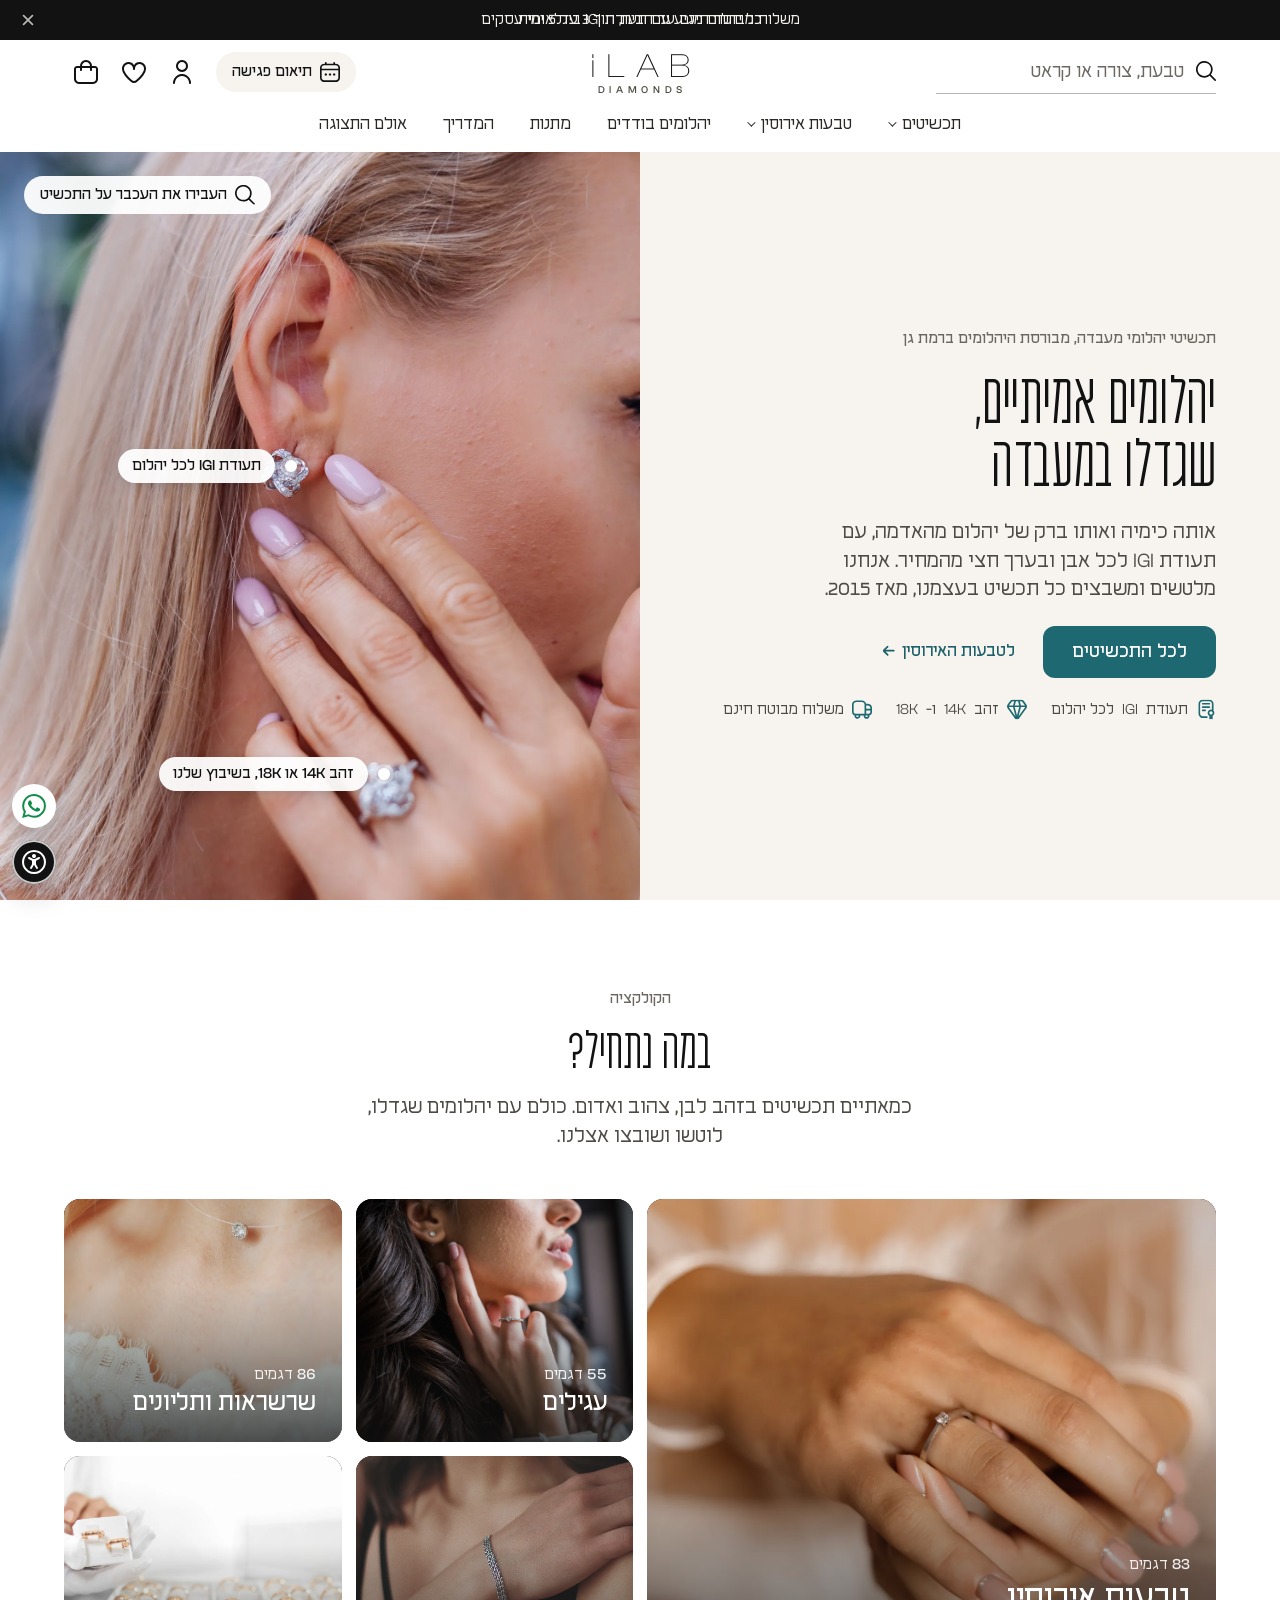
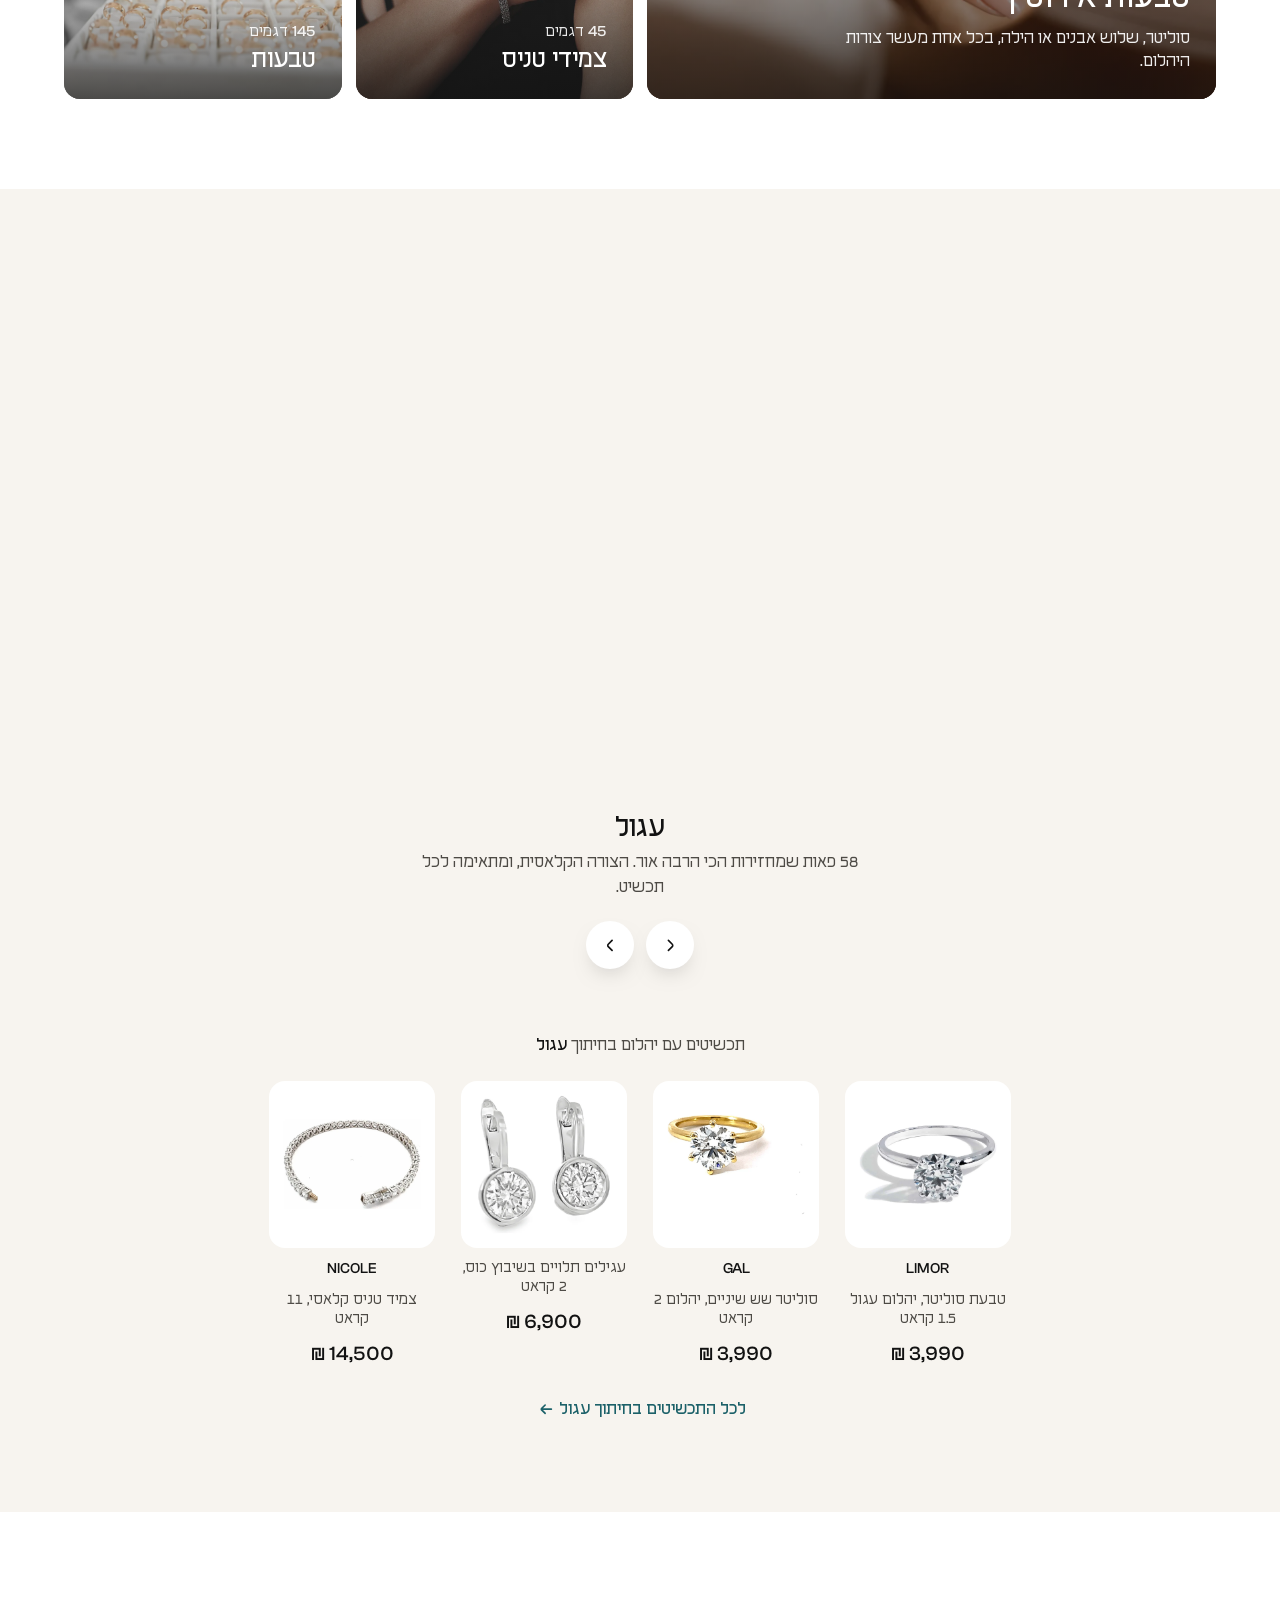
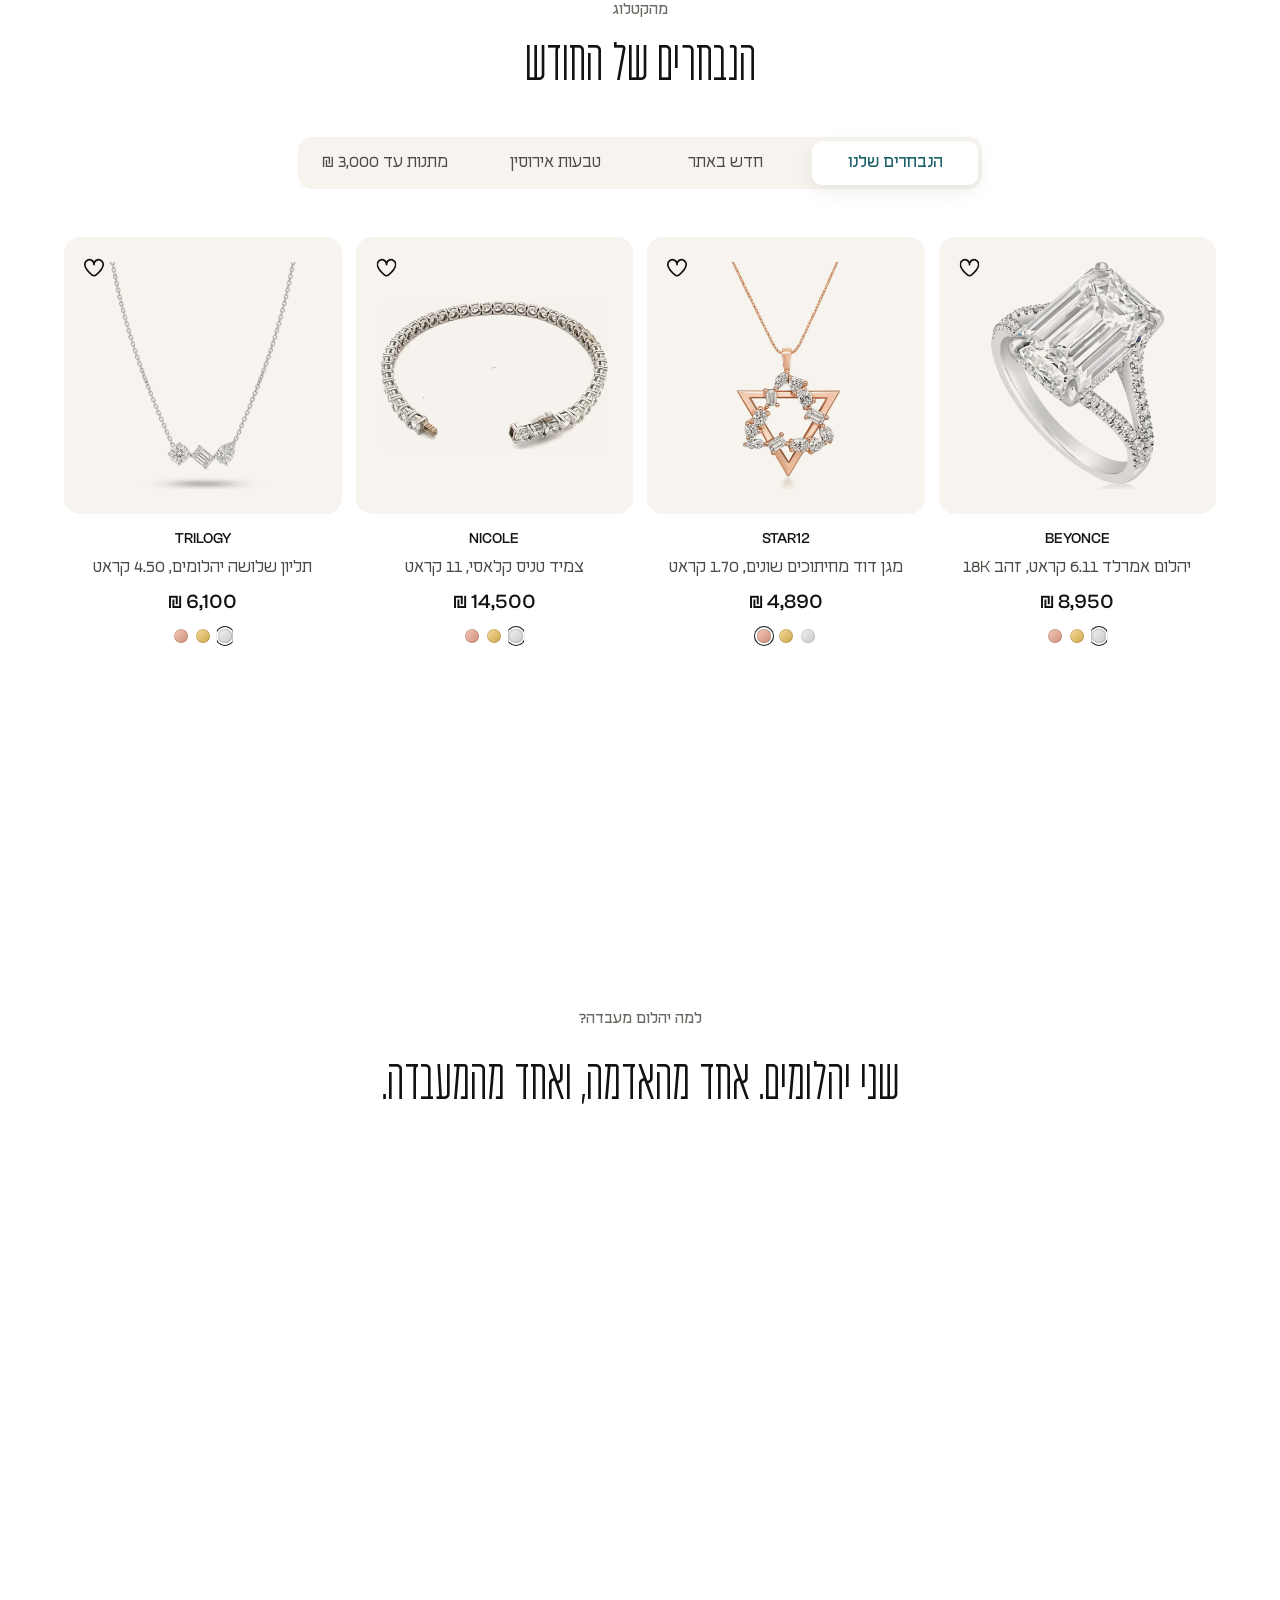
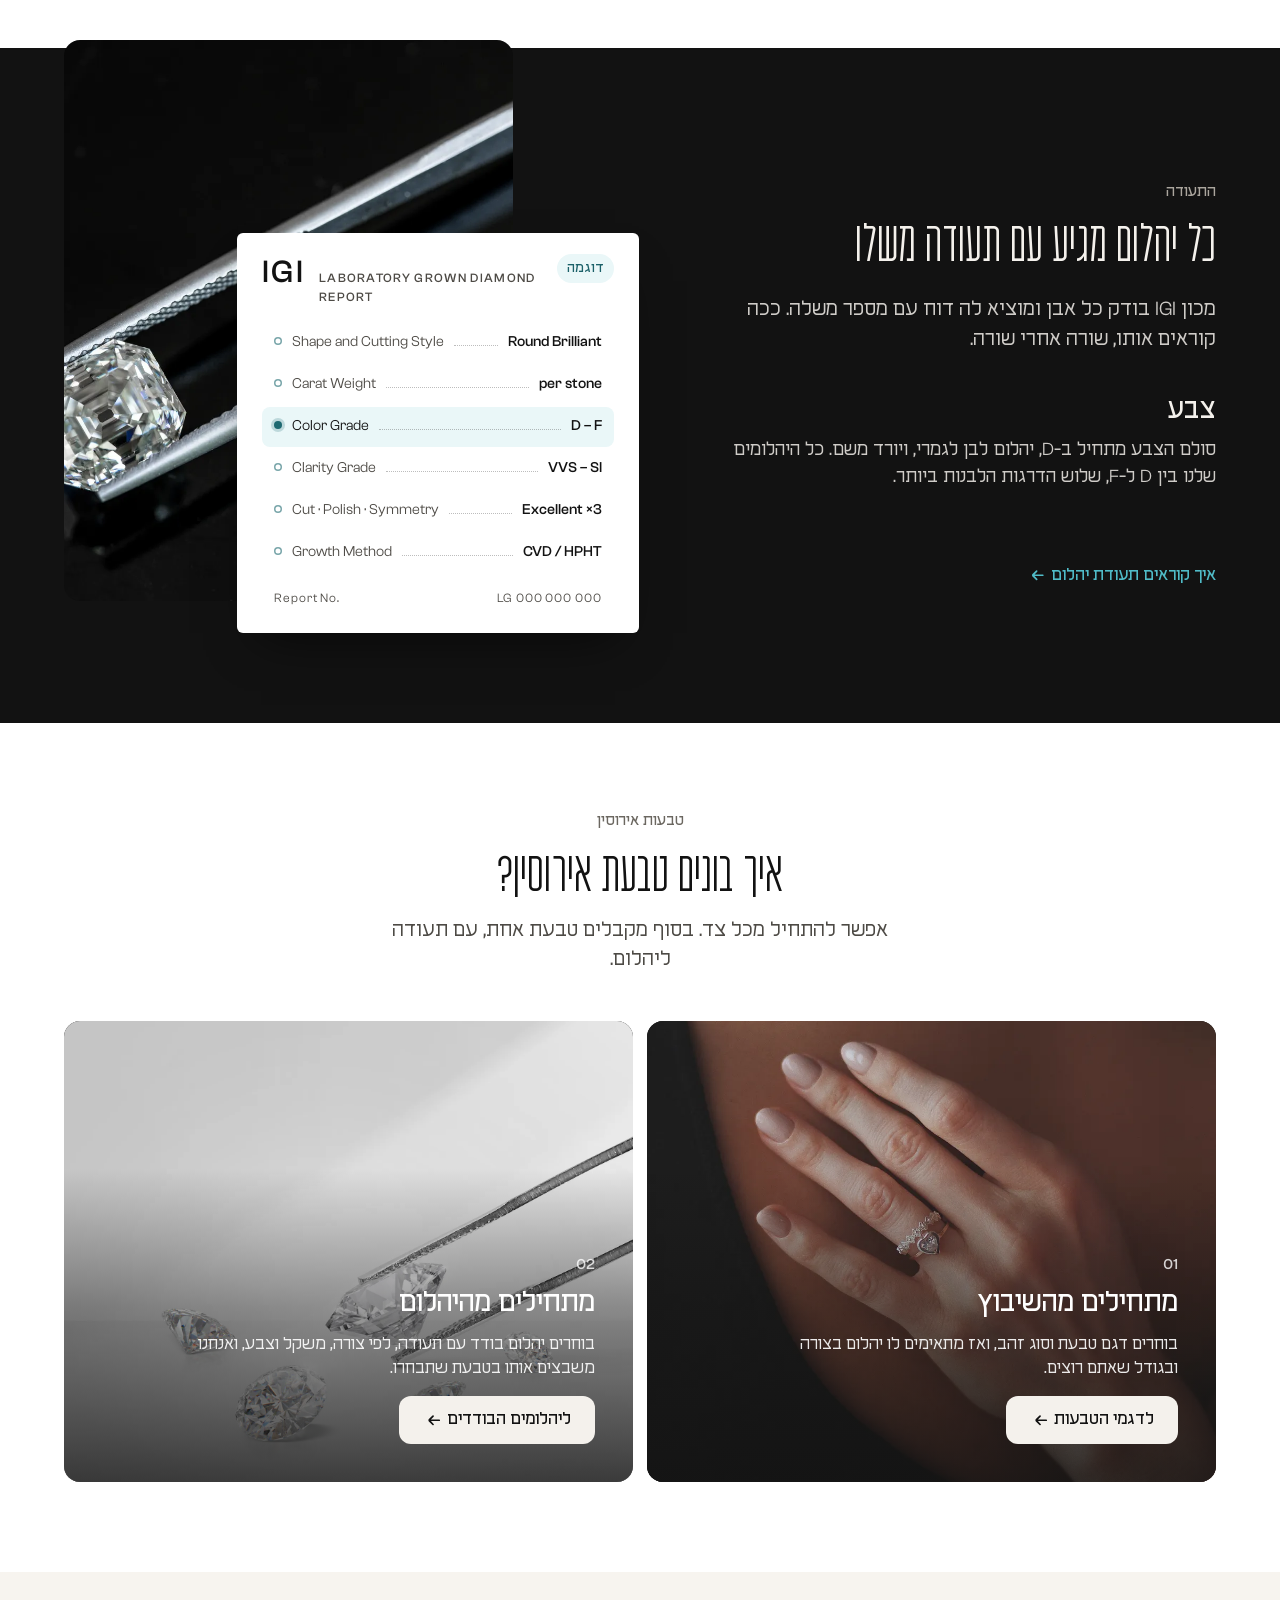
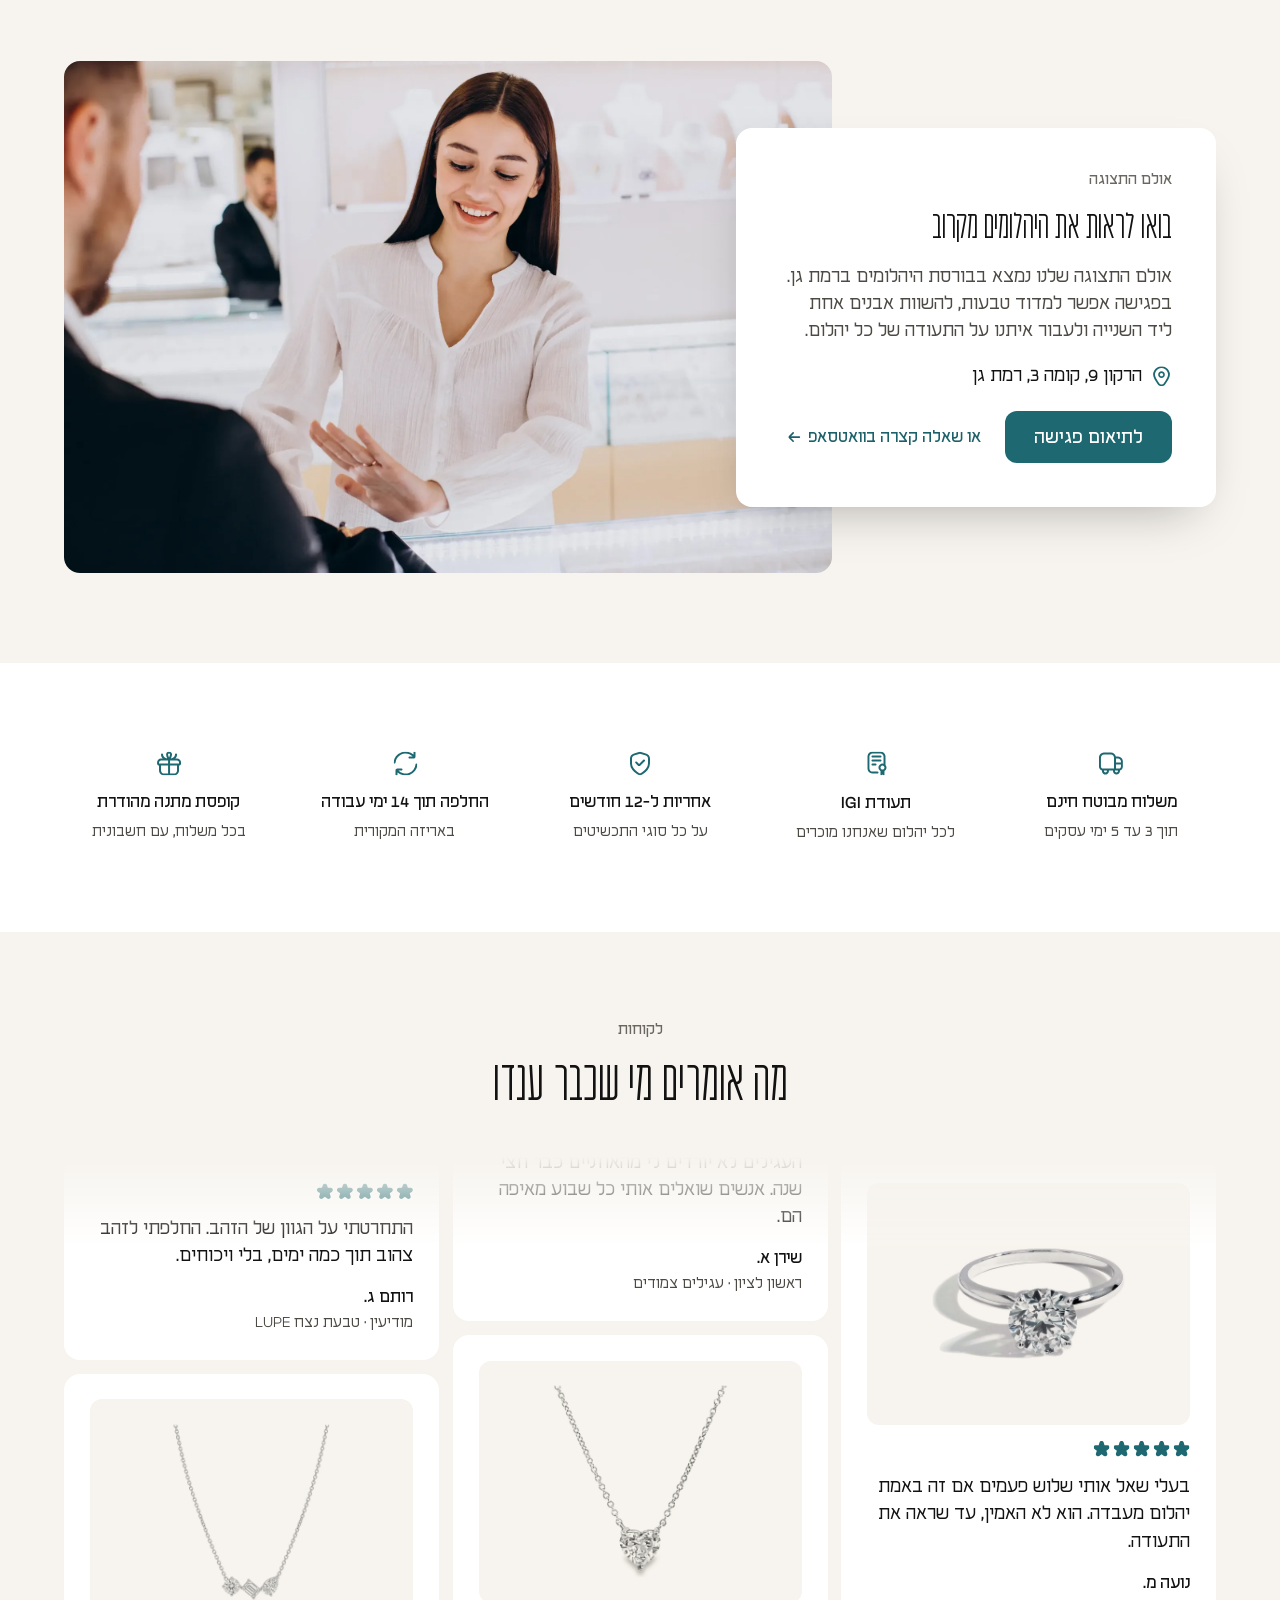
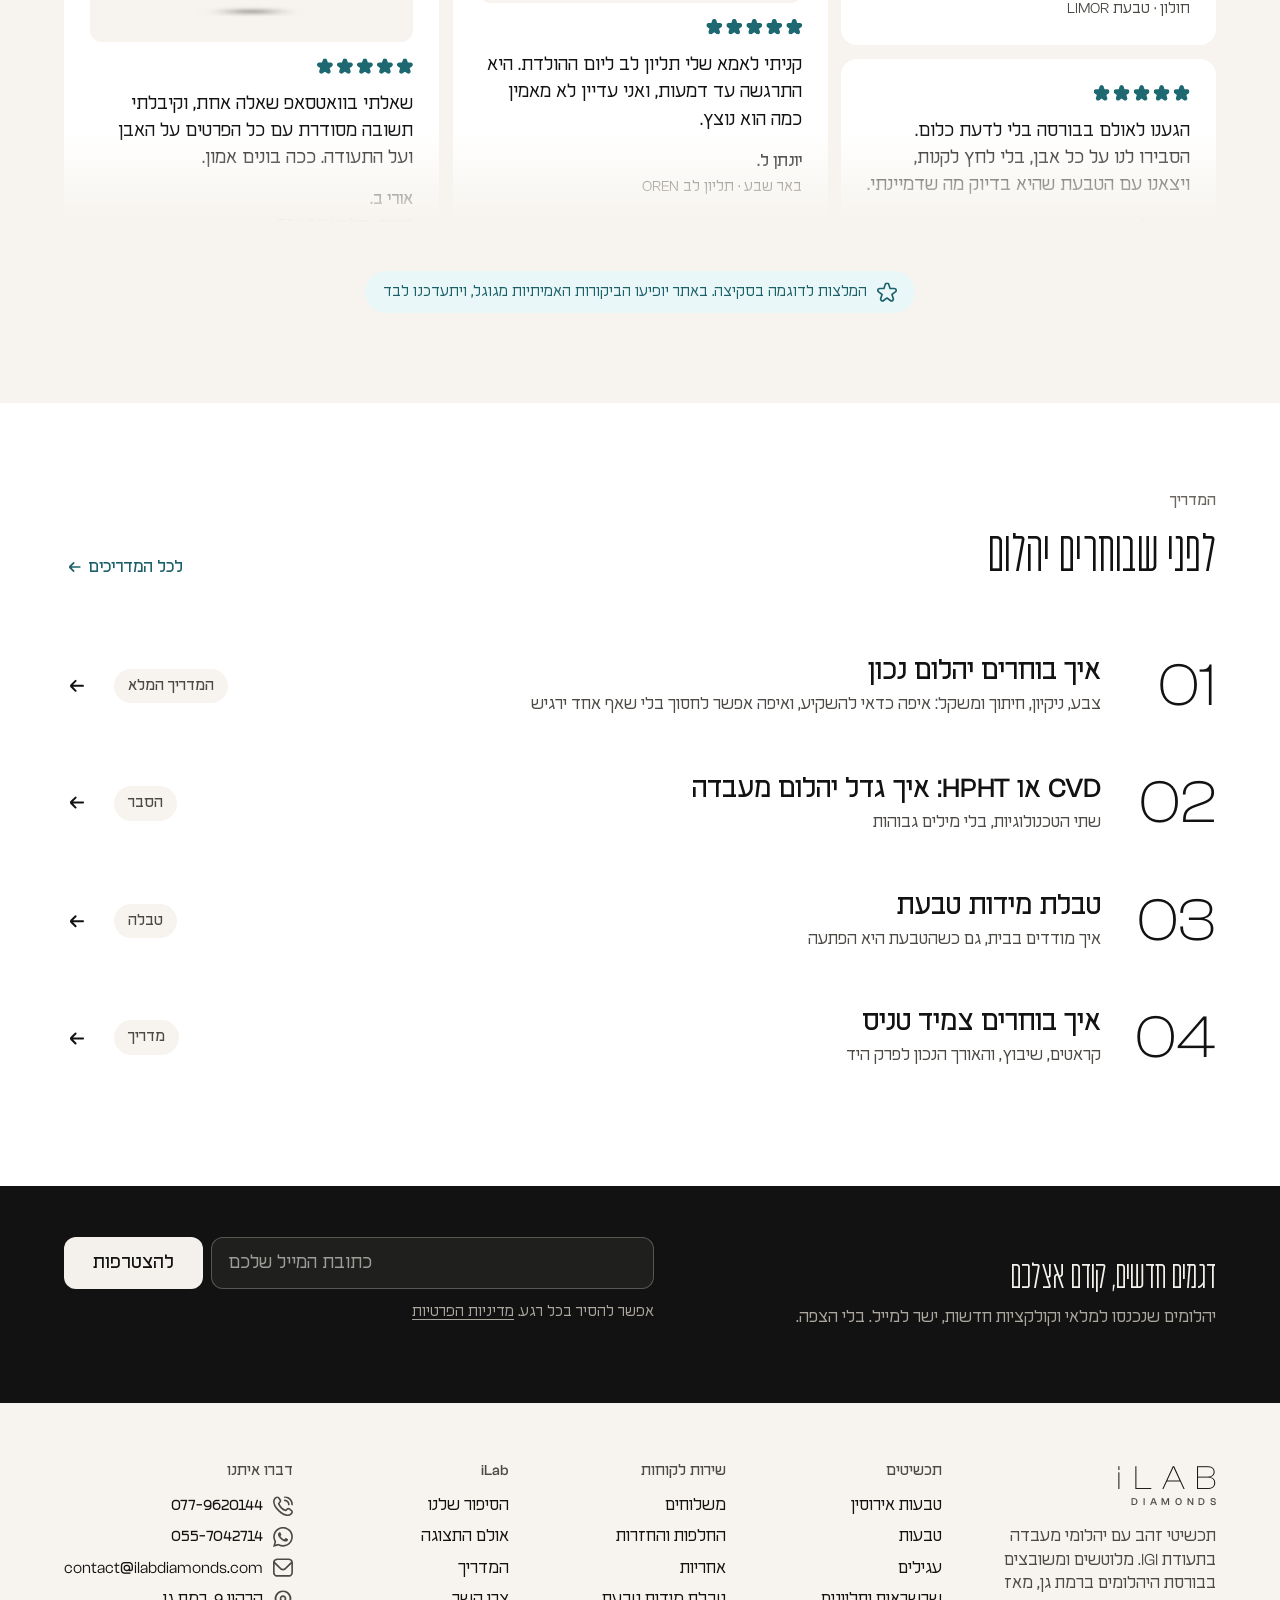
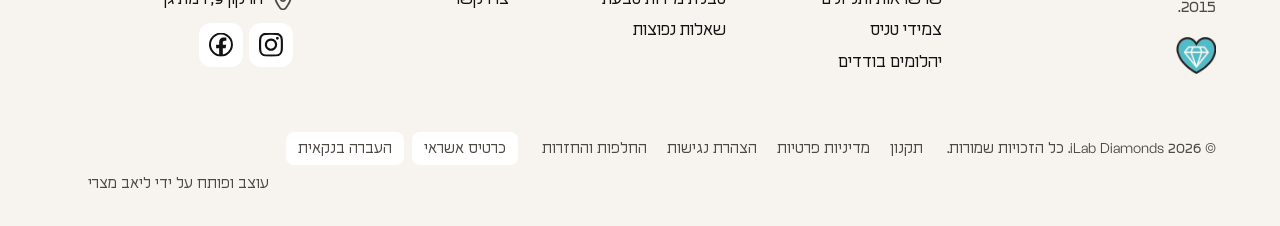
==== index.html @ eac56a9a "sketch update 2026-10-05_1111" ====
<!doctype html>
<html lang="he" dir="rtl">
<head>
<meta charset="utf-8">
<meta name="viewport" content="width=device-width, initial-scale=1">
<title>iLab Diamonds · תכשיטי יהלומי מעבדה עם תעודת IGI</title>
<meta name="description" content="תכשיטי זהב 14K ו-18K עם יהלומי מעבדה בתעודת IGI. מלוטשים ומשובצים בבורסת היהלומים ברמת גן, מאז 2015. משלוח מבוטח חינם.">
<meta name="robots" content="noindex, nofollow">
<link rel="icon" href="images/brand/heart-mark.png">
<link rel="preload" href="fonts/FUP-Nesher-Light.woff2" as="font" type="font/woff2" crossorigin>
<link rel="preload" href="images/stock/hero.webp" as="image" media="(min-width: 768px)">
<link rel="stylesheet" href="css/site.css?v=24">
<script>
  document.documentElement.classList.add("js");
  /* page opening (engine/motion.md 2): only with motion allowed, and never inside the QA tools unless asked with ?intro */
  if (matchMedia("(prefers-reduced-motion: no-preference)").matches && !(/HeadlessChrome/.test(navigator.userAgent) && !new URLSearchParams(location.search).has("intro"))) document.documentElement.classList.add("open-anim");
</script>
</head>
<body>
<!-- icons:start --><svg width="0" height="0" style="position:absolute" aria-hidden="true" focusable="false"><symbol id="i-a11y" viewBox="0 0 300 300"><g ><path transform="translate(0 300) scale(1 -1)" d="M125 225Q125 235 132.5 242.5Q140 250 150.0 250.0Q160 250 167.5 242.5Q175 235 175.0 225.0Q175 215 167.5 207.5Q160 200 150.0 200.0Q140 200 132.5 207.5Q125 215 125 225ZM300 150Q300 109 280.0 74.5Q260 40 225.5 20.0Q191 0 150.0 0.0Q109 0 74.5 20.0Q40 40 20.0 74.5Q0 109 0.0 150.0Q0 191 20.0 225.5Q40 260 74.5 280.0Q109 300 150.0 300.0Q191 300 225.5 280.0Q260 260 280.0 225.5Q300 191 300 150ZM275 150Q275 184 258.0 212.5Q241 241 212.5 258.0Q184 275 150.0 275.0Q116 275 87.5 258.0Q59 241 42.0 212.5Q25 184 25.0 150.0Q25 116 42.0 87.5Q59 59 87.5 42.0Q116 25 150.0 25.0Q184 25 212.5 42.0Q241 59 258.0 87.5Q275 116 275 150ZM207 211 160 188H140L93 211Q88 213 83.5 211.5Q79 210 76.5 205.5Q74 201 75.5 196.0Q77 191 82 189L125 167V123L102 81Q99 77 100.5 72.0Q102 67 105.5 65.0Q109 63 113 63Q120 63 124 69L148 113H152L177 69Q180 62 187 63Q191 63 194.5 65.0Q198 67 199.5 72.0Q201 77 198 81L175 123V167L218 189Q223 191 224.5 196.0Q226 201 224.0 205.5Q222 210 217.0 211.5Q212 213 207 211Z"/></g></symbol><symbol id="i-arrow-left" viewBox="0 0 300 300"><g ><path transform="translate(0 300) scale(1 -1)" d="M238 163H113L154 204Q157 207 157.0 212.5Q157 218 153.5 221.5Q150 225 145.0 225.0Q140 225 136 221L82 168Q75 160 75 150Q75 140 82 132L136 79Q141 74 148.0 75.5Q155 77 157.0 84.0Q159 91 154 96L113 138H238Q243 138 246.5 141.5Q250 145 250.0 150.0Q250 155 246.5 159.0Q243 163 238 163Z"/></g></symbol><symbol id="i-bag" viewBox="0 0 300 300"><g ><path transform="translate(0 300) scale(1 -1)" d="M263 225H225Q225 245 215.0 262.5Q205 280 187.5 290.0Q170 300 150.0 300.0Q130 300 112.5 290.0Q95 280 85.0 262.5Q75 245 75 225H38Q22 225 11.0 214.0Q0 203 0 187V63Q0 46 8.5 31.5Q17 17 31.5 8.5Q46 0 62 0H238Q254 0 268.5 8.5Q283 17 291.5 31.5Q300 46 300 62V188Q300 203 289.0 214.0Q278 225 262 225ZM150 275Q171 275 185.5 260.5Q200 246 200 225H100Q100 246 114.5 260.5Q129 275 150 275ZM275 63Q275 47 264.0 36.0Q253 25 237 25H63Q47 25 36.0 36.0Q25 47 25 62V188Q25 193 28.5 196.5Q32 200 37 200H75V175Q75 170 78.5 166.0Q82 162 87.5 162.5Q93 163 96.5 166.5Q100 170 100 175V200H200V175Q200 170 203.5 166.0Q207 162 212.5 162.5Q218 163 221.5 166.5Q225 170 225 175V200H263Q268 200 271.5 196.5Q275 193 275 188Z"/></g></symbol><symbol id="i-cal" viewBox="0 0 300 300"><g ><path transform="translate(0 300) scale(1 -1)" d="M238 275H225V288Q225 293 221.5 296.5Q218 300 212.5 300.0Q207 300 203.5 296.5Q200 293 200 288V275H100V288Q100 293 96.5 296.5Q93 300 87.5 300.0Q82 300 78.5 296.5Q75 293 75 288V275H63Q46 275 31.5 266.5Q17 258 8.5 243.5Q0 229 0 213V63Q0 46 8.5 31.5Q17 17 31.5 8.5Q46 0 62 0H238Q254 0 268.5 8.5Q283 17 291.5 31.5Q300 46 300 62V213Q300 229 291.5 243.5Q283 258 268.5 266.5Q254 275 238 275ZM25 213Q25 228 36.0 239.0Q47 250 62 250H238Q253 250 264.0 239.0Q275 228 275 212V200H25ZM238 25H63Q47 25 36.0 36.0Q25 47 25 62V175H275V63Q275 47 264.0 36.0Q253 25 237 25ZM131 113Q131 105 136.5 99.5Q142 94 150.0 94.0Q158 94 163.5 99.5Q169 105 169.0 112.5Q169 120 163.5 125.5Q158 131 150.0 131.0Q142 131 136.5 125.5Q131 120 131 112ZM69 113Q69 105 74.5 99.5Q80 94 87.5 94.0Q95 94 100.5 99.5Q106 105 106.0 112.5Q106 120 100.5 125.5Q95 131 87.5 131.0Q80 131 74.5 125.5Q69 120 69 112ZM194 113Q194 105 199.5 99.5Q205 94 212.5 94.0Q220 94 225.5 99.5Q231 105 231.0 112.5Q231 120 225.5 125.5Q220 131 212.5 131.0Q205 131 199.5 125.5Q194 120 194 112Z"/></g></symbol><symbol id="i-cert" viewBox="0 0 300 300"><g ><path transform="translate(0 300) scale(1 -1)" d="M138 150Q143 150 146.5 146.5Q150 143 150.0 137.5Q150 132 146.5 128.5Q143 125 138 125H100Q95 125 91.5 128.5Q88 132 88.0 137.5Q88 143 91.5 146.5Q95 150 100 150ZM213 188Q213 193 209.0 196.5Q205 200 200 200H100Q95 200 91.5 196.5Q88 193 88.0 187.5Q88 182 91.5 178.5Q95 175 100 175H200Q205 175 209.0 178.5Q213 182 213 187ZM100 225H200Q205 225 209.0 228.5Q213 232 213.0 237.5Q213 243 209.0 246.5Q205 250 200 250H100Q95 250 91.5 246.5Q88 243 88.0 237.5Q88 232 91.5 228.5Q95 225 100 225ZM250 57V9Q250 3 244.5 0.5Q239 -2 235 3L225 12L215 3Q211 -2 205.5 0.5Q200 3 200 9V57Q185 65 178.5 81.0Q172 97 176.5 113.0Q181 129 194.5 139.5Q208 150 225 150Q231 150 238 148V238Q238 253 227.0 264.0Q216 275 200 275H100Q84 275 73.0 264.0Q62 253 62 237V88Q63 72 73.5 61.0Q84 50 100 50H163Q168 50 171.5 46.5Q175 43 175.0 37.5Q175 32 171.5 28.5Q168 25 163 25H100Q83 25 68.5 33.5Q54 42 46.0 56.5Q38 71 38 87V238Q38 254 46.0 268.5Q54 283 68.5 291.5Q83 300 100 300H200Q217 300 231.5 291.5Q246 283 254.0 268.5Q262 254 263 238V133Q270 124 273.0 113.5Q276 103 274.5 92.0Q273 81 266.5 71.5Q260 62 250 57ZM250 100Q250 110 242.5 117.5Q235 125 225.0 125.0Q215 125 207.5 117.5Q200 110 200.0 100.0Q200 90 207.5 82.5Q215 75 225.0 75.0Q235 75 242.5 82.5Q250 90 250 100Z"/></g></symbol><symbol id="i-chevron-left" viewBox="0 0 300 300"><g ><path transform="translate(0 300) scale(1 -1)" d="M133 141Q129 145 129.0 150.0Q129 155 133 159L190 216Q194 220 194.0 225.0Q194 230 190.0 234.0Q186 238 181.0 238.0Q176 238 172 234L115 177Q104 166 104.0 150.0Q104 134 115 123L172 66Q176 63 181.0 62.5Q186 62 190.0 66.0Q194 70 194.0 75.0Q194 80 190 84Z"/></g></symbol><symbol id="i-chevron-right" viewBox="0 0 300 300"><g ><path transform="translate(0 300) scale(1 -1)" d="M193 177 135 234Q131 238 126.0 238.0Q121 238 117.5 234.0Q114 230 114.0 225.0Q114 220 118 216L175 159Q179 155 179.0 150.0Q179 145 175 141L118 84Q114 80 114.0 75.0Q114 70 117.5 66.5Q121 63 126.0 62.5Q131 62 135 66L193 124Q203 134 203.0 150.0Q203 166 192 177Z"/></g></symbol><symbol id="i-close" viewBox="0 0 300 300"><g ><path transform="translate(0 300) scale(1 -1)" d="M225 225Q221 229 216.0 229.0Q211 229 207 225L150 168L93 225Q89 229 84.0 229.0Q79 229 75 225Q71 221 71.0 216.0Q71 211 75 207L132 150L75 93Q71 89 71.0 84.0Q71 79 75 75Q79 71 84.0 71.0Q89 71 93 75L150 132L207 75Q211 71 216.0 71.0Q221 71 225 75Q229 79 229.0 84.0Q229 89 225 93L168 150L225 207Q229 211 229.0 216.0Q229 221 225 225Z"/></g></symbol><symbol id="i-diamond" viewBox="0 0 300 300"><g ><path transform="translate(0 300) scale(1 -1)" d="M290 228 253 279Q246 289 235.0 294.5Q224 300 212 300H88Q76 300 65.5 294.5Q55 289 48 279L9 228Q0 215 0.0 198.0Q0 181 11 168L121 14Q126 7 133.5 3.5Q141 0 150.0 0.0Q159 0 166.5 4.0Q174 8 180 15L289 167Q300 180 300.0 197.0Q300 214 290 228ZM232 264 270 213 271 212H209L192 275H212Q225 275 232 264ZM150 61 116 188H184ZM117 213 134 275H166L183 213ZM68 265Q75 275 88 275H108L91 213H29ZM31 183Q29 185 28 188H90L128 47ZM172 47 210 188H272Q271 185 269 182Z"/></g></symbol><symbol id="i-exchange" viewBox="0 0 300 300"><g ><path transform="translate(0 300) scale(1 -1)" d="M150 275Q175 275 198.0 265.0Q221 255 239 237H200Q195 237 191.0 233.5Q187 230 187 225H188Q188 220 191.5 216.0Q195 212 200 212H252Q261 213 268.0 219.5Q275 226 275 236V288Q275 293 271.5 296.5Q268 300 263 300Q257 300 253.5 296.5Q250 293 250 288V262Q218 290 176.5 297.5Q135 305 95.5 289.5Q56 274 30.0 240.0Q4 206 1 164Q0 158 4.0 154.0Q8 150 13 150Q18 150 21.5 153.0Q25 156 25 161Q28 193 45.5 219.0Q63 245 90.5 260.0Q118 275 150 275ZM287 150Q282 150 278.5 147.0Q275 144 275 139Q271 103 249.0 74.0Q227 45 192.5 32.5Q158 20 122.5 28.0Q87 36 61 63H100Q105 63 108.5 66.5Q112 70 112 75H113Q112 80 108.5 83.5Q105 87 100 87H48Q39 88 32.0 81.0Q25 74 25 64V13Q25 7 28.5 3.5Q32 0 37 0H38Q43 0 46.5 3.5Q50 7 50 13V38Q82 10 123.5 2.5Q165 -5 204.5 10.5Q244 26 270.0 60.0Q296 94 299 136Q300 142 296.0 146.0Q292 150 287 150Z"/></g></symbol><symbol id="i-fb" viewBox="0 0 300 300"><g ><path transform="translate(0 300) scale(1 -1)" d="M150.0 301.0Q109.0 301.0 74.5 281.0Q40.0 261.0 20.0 226.5Q0.0 192.0 0.0 151.0Q0.0 150.74415588378906 0.0007787435897625983 150.4885711669922C0.0002597116690594703 150.32577514648438 0.0 150.1629180908203 0.0 150.0C0.0 149.8370819091797 0.0002597116690594703 149.67422485351562 0.0007787435897625983 149.5114288330078Q0.0015233985614031553 149.75582885742188 0.0029801928903907537 150.0Q0.24413901567459106 109.578857421875 20.0 75.5Q40.0 41.0 74.5 21.0Q99.09788513183594 6.740357398986816 127.0 2.647585153579712V1.7521942853927612C134.4979705810547 0.5984981656074524 142.17906188964844 0.0 150.0 0.0C157.82093811035156 0.0 165.5020294189453 0.5984981656074524 173.0 1.7521942853927612V2.647585153579712Q200.90211486816406 6.740357398986816 225.5 21.0Q260.0 41.0 280.0 75.5Q299.7555236816406 109.57827758789062 299.99700927734375 149.99871826171875Q299.99847412109375 149.75421142578125 299.99920654296875 149.51129150390625C299.9997253417969 149.67413330078125 300.0 149.8370361328125 300.0 150.0C300.0 150.1629638671875 299.9997253417969 150.32586669921875 299.99920654296875 150.488525390625Q300.0 150.74891662597656 300.0 151.0Q300.0 192.0 280.0 226.5Q260.0 261.0 225.5 281.0Q191.0 301.0 150.0 301.0ZM127.0 28.05915069580078Q106.0810775756836 31.916549682617188 87.5 43.0Q59.0 60.0 42.0 88.5Q25.0 117.0 25.0 151.0Q25.0 185.0 42.0 213.5Q59.0 242.0 87.5 259.0Q116.0 276.0 150.0 276.0Q184.0 276.0 212.5 259.0Q241.0 242.0 258.0 213.5Q275.0 185.0 275.0 151.0Q275.0 117.0 258.0 88.5Q241.0 60.0 212.5 43.0Q193.91891479492188 31.916549682617188 173.0 28.05915069580078V105.0H208.0L215.0 149.0H173.0V177.0Q173.0 187.0 179.0 193.5Q185.0 200.0 198.0 200.0H217.0V237.0L206.0 238.0Q193.0 240.0 183.0 240.0Q157.0 240.0 142.0 224.5Q127.0 209.0 127.0 182.0V149.0H89.0V105.0H127.0V28.05915069580078Z"/></g></symbol><symbol id="i-gift" viewBox="0 0 300 300"><g ><path transform="translate(0 300) scale(1 -1)" d="M250 213H228Q239 222 244.5 235.0Q250 248 250 262Q250 268 246.5 271.5Q243 275 237.5 275.0Q232 275 228.5 271.5Q225 268 225 263Q225 240 207 228Q194 218 173 214Q185 237 188 262Q188 278 177.0 289.0Q166 300 150.0 300.0Q134 300 123.0 289.0Q112 278 113 262Q115 237 127 214Q106 218 93 228Q75 240 75 263Q75 268 71.5 271.5Q68 275 62.5 275.0Q57 275 53.5 271.5Q50 268 50 263Q50 248 55.5 235.0Q61 222 72 212H50Q29 213 14.5 198.0Q0 183 0 163V150Q0 140 7.5 132.5Q15 125 25 125V63Q25 46 33.5 31.5Q42 17 56.5 8.5Q71 0 87 0H213Q229 0 243.5 8.5Q258 17 266.5 31.5Q275 46 275 63V125Q285 125 292.5 132.5Q300 140 300 150V163Q300 183 285.5 197.5Q271 212 250 212ZM150 275Q155 275 159.0 271.5Q163 268 163 263Q160 242 150 225Q140 242 138 263Q138 268 141.5 271.5Q145 275 150 275ZM25 163Q25 173 32.5 180.0Q40 187 50 187H138V150H25ZM50 63V125H138V25H88Q72 25 61.0 36.0Q50 47 50 62ZM250 63Q250 47 239.0 36.0Q228 25 212 25H163V125H250ZM163 150V188H250Q260 188 267.5 180.5Q275 173 275 162V150Z"/></g></symbol><symbol id="i-heart" viewBox="0 0 300 300"><g ><path transform="translate(0 300) scale(1 -1)" d="M219 276Q197 276 178.5 265.0Q160 254 150 235Q140 254 121.5 265.0Q103 276 80.5 275.5Q58 275 39.0 263.0Q20 251 9.5 231.0Q-1 211 0 188Q0 149 36 102Q64 66 110 27Q127 12 150.0 12.0Q173 12 190 27Q236 66 264 102Q300 149 300 188Q301 211 290.5 231.0Q280 251 261.0 263.0Q242 275 219 276ZM174 46Q164 37 150.0 37.0Q136 37 126 46Q78 86 51.5 123.5Q25 161 25 188Q24 204 31.5 218.0Q39 232 52.0 241.0Q65 250 81.0 250.0Q97 250 110.5 241.0Q124 232 131.0 218.0Q138 204 138 188Q138 183 141.5 179.0Q145 175 150.0 175.0Q155 175 158.5 179.0Q162 183 163 188Q162 204 169.0 218.0Q176 232 189.5 241.0Q203 250 219.0 250.0Q235 250 248.0 241.0Q261 232 268.5 218.0Q276 204 275 188Q275 161 248.5 123.5Q222 86 174 46Z"/></g></symbol><symbol id="i-ig" viewBox="0 0 300 300"><g ><path transform="translate(0 300) scale(1 -1)" d="M150 273Q192 273 211 272Q241 271 256.0 256.0Q271 241 272 211Q273 192 273.0 150.0Q273 108 272 89Q271 59 256.0 44.0Q241 29 211 28Q192 27 150.0 27.0Q108 27 89 28Q59 29 44.0 44.0Q29 59 28 89Q27 108 27.0 150.0Q27 192 28 211Q29 241 44.0 256.0Q59 271 89 272Q108 273 150 273ZM150 300Q108 300 88 299Q48 297 25.5 274.5Q3 252 1 212Q0 192 0.0 150.0Q0 108 1 88Q3 48 25.5 25.5Q48 3 88 1Q108 0 150.0 0.0Q192 0 212 1Q252 3 274.5 25.5Q297 48 299 88Q300 108 300.0 150.0Q300 192 299 212Q297 252 274.5 274.5Q252 297 212 299Q192 300 150 300ZM150 227Q129 227 111.5 216.5Q94 206 83.5 188.5Q73 171 73.0 150.0Q73 129 83.5 111.5Q94 94 111.5 83.5Q129 73 150.0 73.0Q171 73 188.5 83.5Q206 94 216.5 111.5Q227 129 227.0 150.0Q227 171 216.5 188.5Q206 206 188.5 216.5Q171 227 150 227ZM150 100Q129 100 114.5 114.5Q100 129 100.0 150.0Q100 171 114.5 185.5Q129 200 150.0 200.0Q171 200 185.5 185.5Q200 171 200.0 150.0Q200 129 185.5 114.5Q171 100 150 100ZM212 230Q212 223 217.5 217.5Q223 212 230.5 212.0Q238 212 243.0 217.5Q248 223 248.0 230.5Q248 238 243.0 243.0Q238 248 230.5 248.0Q223 248 217.5 243.0Q212 238 212 230Z"/></g></symbol><symbol id="i-mail" viewBox="0 0 300 300"><g ><path transform="translate(0 300) scale(1 -1)" d="M238 288H63Q46 287 31.5 279.0Q17 271 8.5 256.5Q0 242 0 225V75Q0 58 8.5 43.5Q17 29 31.5 21.0Q46 13 62 12H238Q254 13 268.5 21.0Q283 29 291.5 43.5Q300 58 300 75V225Q300 242 291.5 256.5Q283 271 268.5 279.0Q254 287 238 288ZM63 263H238Q249 262 258.5 256.0Q268 250 272 239L177 143Q166 132 150.0 132.0Q134 132 123 143L28 239Q32 250 41.5 256.0Q51 262 62 262ZM238 38H63Q47 38 36.0 48.5Q25 59 25 75V206L106 126Q118 114 134.0 109.5Q150 105 166.0 109.5Q182 114 194 126L275 206V75Q275 59 264.0 48.5Q253 38 237 38Z"/></g></symbol><symbol id="i-phone" viewBox="0 0 300 300"><g ><path transform="translate(0 300) scale(1 -1)" d="M163 288Q163 293 166.5 296.5Q170 300 175 300Q209 300 237.5 283.0Q266 266 283.0 237.5Q300 209 300 175Q300 170 296.5 166.0Q293 162 287.5 162.5Q282 163 278.5 166.5Q275 170 275 175Q275 202 261.5 225.0Q248 248 225.0 261.5Q202 275 175 275Q170 275 166.5 278.5Q163 282 163 287ZM175 225Q196 225 210.5 210.5Q225 196 225 175Q225 170 228.5 166.0Q232 162 237.5 162.5Q243 163 246.5 166.5Q250 170 250 175Q250 195 240.0 212.5Q230 230 212.5 240.0Q195 250 175 250Q170 250 166.5 246.5Q163 243 163.0 237.5Q163 232 166.5 228.5Q170 225 175 225ZM289 91Q300 79 300.0 63.0Q300 47 289 36L277 23Q248 -5 202 2Q161 8 116 40Q72 71 41 115Q8 160 2 201Q-5 247 22 277L37 289Q48 300 64.0 300.0Q80 300 91 289L114 258Q125 247 125.0 231.5Q125 216 114 205L100 186Q112 157 134.5 134.5Q157 112 186 100L205 114Q216 125 231.5 125.0Q247 125 258 114ZM271 73Q256 84 241 96Q237 100 231.5 100.0Q226 100 222 96L196 76Q191 71 184 74Q146 88 117.0 117.0Q88 146 74 184Q71 191 76 196L96 222Q100 226 100.0 231.5Q100 237 96 241L73 271Q69 275 63.5 275.0Q58 275 54 271L39 258Q19 234 28 196Q36 162 65 125Q92 89 129.5 62.0Q167 35 201 28Q238 20 259 40L270 53Q275 57 275.0 62.5Q275 68 271 73Z"/></g></symbol><symbol id="i-pin" viewBox="0 0 300 300"><g ><path transform="translate(0 300) scale(1 -1)" d="M150 225Q129 225 114.5 210.5Q100 196 100.0 175.0Q100 154 114.5 139.5Q129 125 150.0 125.0Q171 125 185.5 139.5Q200 154 200.0 175.0Q200 196 185.5 210.5Q171 225 150 225ZM150 150Q140 150 132.5 157.5Q125 165 125.0 175.0Q125 185 132.5 192.5Q140 200 150.0 200.0Q160 200 167.5 192.5Q175 185 175.0 175.0Q175 165 167.5 157.5Q160 150 150 150ZM150 0Q134 0 119.5 7.0Q105 14 96 28Q24 127 24 174Q24 208 41.0 237.0Q58 266 87.0 283.0Q116 300 150.0 300.0Q184 300 213.0 283.0Q242 266 259.0 237.0Q276 208 276 174Q276 127 204 28Q195 14 180.5 7.0Q166 0 150 0ZM150 273Q123 273 100.5 259.5Q78 246 65.0 223.5Q52 201 52 174Q52 155 69.0 121.5Q86 88 118 43Q124 36 132.5 31.5Q141 27 150.0 27.0Q159 27 167.5 31.5Q176 36 182 43Q214 88 231.0 121.5Q248 155 248 174Q248 201 235.0 223.5Q222 246 199.5 259.5Q177 273 150 273Z"/></g></symbol><symbol id="i-search" viewBox="0 0 300 300"><g ><path transform="translate(0 300) scale(1 -1)" d="M296 21 222 96Q243 121 248.5 153.0Q254 185 243.5 215.5Q233 246 208.5 268.0Q184 290 153.0 297.0Q122 304 90.5 295.5Q59 287 36.0 264.0Q13 241 4.5 209.5Q-4 178 3.0 147.0Q10 116 32.0 91.5Q54 67 84.5 56.5Q115 46 147.0 51.5Q179 57 204 78L279 4Q282 0 287.5 0.0Q293 0 296.5 3.5Q300 7 300.0 12.5Q300 18 296 21ZM125 75Q98 75 75.0 88.5Q52 102 38.5 125.0Q25 148 25.0 175.0Q25 202 38.5 225.0Q52 248 75.0 261.5Q98 275 125.0 275.0Q152 275 175.0 261.5Q198 248 211.5 225.0Q225 202 225.0 175.0Q225 148 211.5 125.0Q198 102 175.0 88.5Q152 75 125 75Z"/></g></symbol><symbol id="i-shield" viewBox="0 0 300 300"><g ><path transform="translate(0 300) scale(1 -1)" d="M232 273 154 299Q150 301 146 299L68 273Q49 267 37.0 250.5Q25 234 25 214V150Q25 108 55 70Q77 42 112 20Q130 8 145 1Q150 -1 155 1Q170 8 188 20Q223 42 245 70Q275 108 275 150V214Q275 234 263.0 250.5Q251 267 232 273ZM250 150Q250 119 229 90Q213 68 185 48Q168 36 150 26Q132 36 115 48Q87 68 71 90Q50 119 50 150V214Q50 226 57.0 236.0Q64 246 76 250L150 274L224 250Q236 246 243.0 236.0Q250 226 250 214ZM191 196 139 144 111 173Q106 178 99.0 176.5Q92 175 90.0 168.0Q88 161 93 156L122 126Q128 118 138 118H139Q149 118 156 125L209 178Q213 182 213.0 187.5Q213 193 209.0 196.5Q205 200 200.0 200.0Q195 200 191 196Z"/></g></symbol><symbol id="i-star" viewBox="0 0 300 300"><g ><path transform="translate(0 300) scale(1 -1)" d="M298 190Q294 203 283.5 210.5Q273 218 260 218H205L188 270Q184 282 173.5 290.0Q163 298 150.0 298.0Q137 298 126.5 290.0Q116 282 112 270L95 218H40Q27 218 16.5 210.0Q6 202 2.0 190.0Q-2 178 2.0 165.5Q6 153 17 145L61 113L44 60Q40 48 44.0 35.5Q48 23 59.0 15.0Q70 7 83.0 7.0Q96 7 106 15L150 47L194 15Q204 7 217.0 7.0Q230 7 241.0 15.0Q252 23 256.0 35.5Q260 48 256 60L239 113L283 145Q294 153 298.0 165.5Q302 178 298 190ZM269 165 217 127Q214 125 212.5 121.0Q211 117 212 113L232 53Q234 48 232.0 43.0Q230 38 226.0 35.0Q222 32 217.0 32.0Q212 32 208 35L157 73Q154 75 150.0 75.0Q146 75 143 73L92 35Q88 32 83.0 32.0Q78 32 73.5 35.0Q69 38 67.5 43.0Q66 48 68 53L88 113Q89 117 87.5 121.0Q86 125 83 127L31 165Q27 168 25.5 173.0Q24 178 25.5 182.5Q27 187 31.0 190.0Q35 193 40 193H104Q108 193 111.5 195.5Q115 198 116 202L135 262Q137 267 141.0 270.0Q145 273 150.0 273.0Q155 273 159.0 270.0Q163 267 165 262L184 202Q185 198 188.5 195.5Q192 193 196 193H260Q265 193 269.0 190.0Q273 187 274.5 182.5Q276 178 274.5 173.0Q273 168 269 165Z"/></g></symbol><symbol id="i-star-fill" viewBox="0 0 300 300"><g ><path transform="translate(0 300) scale(1 -1)" d="M17 145 61 113 44 60Q40 48 44.0 35.5Q48 23 59.0 15.0Q70 7 83.0 7.0Q96 7 106 15L150 47L194 15Q204 7 217.0 7.0Q230 7 241.0 15.0Q252 23 256.0 35.5Q260 48 256 60L239 113L283 145Q294 153 298.0 165.5Q302 178 298.0 190.0Q294 202 283.5 210.0Q273 218 260 218H205L188 270Q184 282 173.5 290.0Q163 298 150.0 298.0Q137 298 126.5 290.0Q116 282 112 270L95 218H40Q27 218 16.5 210.0Q6 202 2.0 190.0Q-2 178 2.0 165.5Q6 153 17 145Z"/></g></symbol><symbol id="i-truck" viewBox="0 0 300 300"><g ><path transform="translate(0 300) scale(1 -1)" d="M238 238H211Q207 259 189.5 273.0Q172 287 150 287H63Q46 287 31.5 279.0Q17 271 8.5 256.5Q0 242 0 225V113Q0 95 10.5 81.5Q21 68 38 64Q36 51 41.0 39.0Q46 27 56.5 19.5Q67 12 80.5 12.0Q94 12 105.0 19.0Q116 26 121.0 38.0Q126 50 125 63H176L175 56Q175 38 188.0 25.5Q201 13 219.0 13.0Q237 13 250.0 25.5Q263 38 263 56Q263 60 262 64Q279 68 289.5 81.5Q300 95 300 112V175Q300 192 291.5 206.5Q283 221 268.5 229.0Q254 237 238 238ZM275 175V163H213V213H238Q253 213 264.0 202.0Q275 191 275 175ZM25 113V225Q25 241 36.0 252.0Q47 263 62 263H150Q166 263 177.0 252.0Q188 241 188 225V88H50Q40 88 32.5 95.0Q25 102 25 113ZM100 56Q100 48 94.5 43.0Q89 38 81.0 38.0Q73 38 68.0 43.0Q63 48 63 56Q63 59 64 63H99Q100 59 100 56ZM219 38Q211 38 205.5 43.0Q200 48 200 56Q200 59 201 63H236Q237 59 237 56Q238 48 232.5 43.0Q227 38 219 38ZM250 88H213V138H275V113Q275 102 267.5 95.0Q260 88 250 88Z"/></g></symbol><symbol id="i-user" viewBox="0 0 300 300"><g ><path transform="translate(0 300) scale(1 -1)" d="M150 150Q170 150 187.5 160.0Q205 170 215.0 187.5Q225 205 225.0 225.0Q225 245 215.0 262.5Q205 280 187.5 290.0Q170 300 150.0 300.0Q130 300 112.5 290.0Q95 280 85.0 262.5Q75 245 75.0 225.0Q75 205 85.0 187.5Q95 170 112.5 160.0Q130 150 150 150ZM150 275Q171 275 185.5 260.5Q200 246 200.0 225.0Q200 204 185.5 189.5Q171 175 150.0 175.0Q129 175 114.5 189.5Q100 204 100.0 225.0Q100 246 114.5 260.5Q129 275 150 275ZM150 125Q119 125 93.5 110.0Q68 95 53.0 69.0Q38 43 37 12Q38 7 41.5 3.5Q45 0 50.0 0.0Q55 0 58.5 3.5Q62 7 62 12Q63 36 74.5 56.0Q86 76 106.0 88.0Q126 100 150.0 100.0Q174 100 194.0 88.0Q214 76 226.0 56.0Q238 36 238 12Q238 7 241.5 3.5Q245 0 250.0 0.0Q255 0 259.0 3.5Q263 7 263 12Q262 43 247.0 69.0Q232 95 206.5 110.0Q181 125 150 125Z"/></g></symbol><symbol id="i-wa" viewBox="0 0 300 300"><g ><path transform="translate(0 300) scale(1 -1)" d="M256 256Q235 277 207.5 288.5Q180 300 151 300Q110 300 76.0 280.0Q42 260 22.0 226.0Q2 192 2.0 151.5Q2 111 22 77L1 0L80 21Q113 3 151 3Q191 3 225.0 23.0Q259 43 279.0 77.0Q299 111 299 151Q299 181 288.0 208.0Q277 235 256 256ZM151 28Q117 28 88 45L83 48L36 35L49 81L46 86Q27 116 27.0 150.5Q27 185 43.5 213.5Q60 242 88.5 258.5Q117 275 151 275Q175 275 198.0 265.5Q221 256 238.5 238.5Q256 221 265.0 198.5Q274 176 274 151Q274 118 257.5 89.5Q241 61 212.5 44.5Q184 28 151 28ZM218 120Q198 131 194.0 132.0Q190 133 188.0 133.0Q186 133 185 130Q181 126 173 116Q170 112 165 115L162 116Q147 123 135.0 133.5Q123 144 114 159Q113 162 113.5 163.5Q114 165 116 167L121 173Q123 175 125 178V179Q127 182 125 186L113 214Q112 218 110.0 219.0Q108 220 106 220H98Q92 220 88 215H87Q82 209 80 204Q75 195 75.0 184.0Q75 173 82 159Q85 152 90 146L91 145Q100 132 111 121Q132 99 154 90Q163 86 174.0 82.5Q185 79 198 81Q204 81 212.5 86.5Q221 92 223.0 98.0Q225 104 225.5 109.0Q226 114 225.5 115.5Q225 117 220 119Z"/></g></symbol></svg><!-- icons:end -->
<a class="skip" href="#main">דילוג לתוכן</a>

<!-- ===================== HEADER · MV:hd6 announcement bar + MV:b65 mega menu, headroom ===================== -->
<header class="hd-wrap" id="hdw">
<div class="hd" id="hd">
  <div class="hd-bar" role="region" aria-label="הודעות">
    <div class="hd-msgs">
      <p class="hd-msg on">משלוח מבוטח חינם עד הבית, תוך 3 עד 5 ימי עסקים</p>
      <p class="hd-msg" inert>כל יהלום מגיע עם תעודת <span class="lat">IGI</span> בינלאומית</p>
      <p class="hd-msg" inert>אחריות ל-12 חודשים על כל תכשיט</p>
    </div>
    <button class="hd-close" type="button" aria-label="סגירת שורת ההודעות"><svg class="ic" aria-hidden="true"><use href="#i-close"/></svg></button>
  </div>
  <div class="hd-body">
    <div class="hd-main">
      <button class="burger" type="button" aria-label="פתיחת התפריט" aria-expanded="false" aria-controls="md"><i></i><i></i><i></i></button>
      <form class="hd-search" role="search" action="#">
        <svg class="ic" aria-hidden="true"><use href="#i-search"/></svg>
        <input id="q" type="search" aria-label="חיפוש באתר" placeholder="טבעת, צורה או קראט" autocomplete="off"><span class="sr" role="status" aria-live="polite"></span>
      </form>
      <a class="logo" href="#main" aria-label="iLab Diamonds, לעמוד הבית"><span class="logo-word">iLAB</span><span class="logo-sub">DIAMONDS</span></a>
      <div class="hd-actions">
        <a class="hd-appt" href="#visit"><svg class="ic" aria-hidden="true"><use href="#i-cal"/></svg>תיאום פגישה</a>
        <a class="icon-btn acct" href="#" aria-label="החשבון שלי"><svg class="ic" aria-hidden="true"><use href="#i-user"/></svg></a>
        <a class="icon-btn fav" href="#" aria-label="רשימת המועדפים"><svg class="ic" aria-hidden="true"><use href="#i-heart"/></svg></a>
        <a class="icon-btn" href="#" aria-label="סל הקניות, 0 פריטים"><svg class="ic" aria-hidden="true"><use href="#i-bag"/></svg></a>
      </div>
    </div>
    <nav class="hd-nav" aria-label="ניווט ראשי">
      <ul>
        <li class="mega">
          <button class="nav-trig" type="button" aria-expanded="false" aria-controls="mg1">תכשיטים <i aria-hidden="true"></i></button>
          <div class="mg" id="mg1"><div class="mg-card">
            <div class="mg-col"><h3 class="mg-h">לפי סוג</h3>
              <ul class="mg-links">
                <li><a href="#cats">טבעות <small>145</small></a></li>
                <li><a href="#cats">עגילים <small>55</small></a></li>
                <li><a href="#cats">שרשראות ותליונים <small>86</small></a></li>
                <li><a href="#cats">צמידים וצמידי טניס <small>45</small></a></li>
                <li><a href="#cats">תכשיטים עם אבני חן <small>19</small></a></li>
                <li><a href="#cats">תכשיטים לגבר <small>8</small></a></li>
              </ul>
            </div>
            <div class="mg-col"><h3 class="mg-h">לפי צורת היהלום</h3>
              <ul class="mg-shapes">
                <li><a href="#shapes" data-shape="0"><img src="images/shapes/agol.webp" alt="" width="34" height="34" loading="lazy">עגול</a></li>
                <li><a href="#shapes" data-shape="1"><img src="images/shapes/oval-1.webp" alt="" width="34" height="34" loading="lazy">אובל</a></li>
                <li><a href="#shapes" data-shape="2"><img src="images/shapes/tipa.webp" alt="" width="34" height="34" loading="lazy">טיפה</a></li>
                <li><a href="#shapes" data-shape="3"><img src="images/shapes/markiza.webp" alt="" width="34" height="34" loading="lazy">מרקיזה</a></li>
                <li><a href="#shapes" data-shape="4"><img src="images/shapes/emerald-1.webp" alt="" width="34" height="34" loading="lazy">אמרלד</a></li>
                <li><a href="#shapes" data-shape="5"><img src="images/shapes/lev.webp" alt="" width="34" height="34" loading="lazy">לב</a></li>
                <li><a href="#shapes" data-shape="6"><img src="images/shapes/princess.webp" alt="" width="34" height="34" loading="lazy">פרינסס</a></li>
                <li><a href="#shapes" data-shape="7"><img src="images/shapes/coushon.webp" alt="" width="34" height="34" loading="lazy">קושן</a></li>
                <li><a href="#shapes" data-shape="8"><img src="images/shapes/radiant.webp" alt="" width="34" height="34" loading="lazy">רדיאנט</a></li>
                <li><a href="#shapes" data-shape="9"><img src="images/shapes/ascher2.webp" alt="" width="34" height="34" loading="lazy">אשר</a></li>
              </ul>
            </div>
            <a class="mg-side" href="#cats"><img src="images/stock/necklace-floating.webp" alt="" loading="lazy"><span>תליונים עם יהלום מרחף, בחיתוך מרקיזה, טיפה ועגול</span></a>
          </div></div>
        </li>
        <li class="mega">
          <button class="nav-trig" type="button" aria-expanded="false" aria-controls="mg2">טבעות אירוסין <i aria-hidden="true"></i></button>
          <div class="mg" id="mg2"><div class="mg-card">
            <div class="mg-col"><h3 class="mg-h">לפי סגנון</h3>
              <ul class="mg-links">
                <li><a href="#gates">סוליטר, יהלום אחד</a></li>
                <li><a href="#gates">שלוש אבנים</a></li>
                <li><a href="#gates">הילה סביב היהלום</a></li>
                <li><a href="#gates">טבעות נצח</a></li>
                <li><a href="#gates">טבעות נישואין תואמות</a></li>
              </ul>
            </div>
            <div class="mg-col"><h3 class="mg-h">מתחילים מכאן</h3>
              <ul class="mg-links">
                <li><a href="#gates">בוחרים שיבוץ, ואז יהלום</a></li>
                <li><a href="#gates">בוחרים יהלום בודד עם תעודה</a></li>
                <li><a href="#guides">איך בוחרים יהלום לפי 4C</a></li>
                <li><a href="#guides">טבלת מידות טבעת</a></li>
              </ul>
            </div>
            <a class="mg-side" href="#visit"><img src="images/stock/engagement-hand.webp" alt="" loading="lazy"><span>רוצים לראות את הטבעת על היד לפני? קבעו פגישה באולם התצוגה</span></a>
          </div></div>
        </li>
        <li><a class="nav-a" href="#gates">יהלומים בודדים</a></li>
        <li><a class="nav-a" href="#picks">מתנות</a></li>
        <li><a class="nav-a" href="#guides">המדריך</a></li>
        <li><a class="nav-a" href="#visit">אולם התצוגה</a></li>
      </ul>
    </nav>
  </div>
</div>
</header>

<!-- mobile drawer (MV:b65 / b66) -->
<div class="md" id="md" role="dialog" aria-modal="true" aria-label="תפריט">
  <div class="md-scrim"></div>
  <nav class="md-panel" aria-label="תפריט">
    <div class="md-top"><span class="logo"><span class="logo-word">iLAB</span></span><button class="md-close" type="button" aria-label="סגירת התפריט"><svg class="ic" aria-hidden="true"><use href="#i-close"/></svg></button></div>
    <ul class="md-list">
      <li class="md-item"><button class="md-acc" type="button" aria-expanded="false" aria-controls="md-s1">תכשיטים <i aria-hidden="true"></i></button>
        <div class="md-sub" id="md-s1"><div><a href="#cats">טבעות</a><a href="#cats">עגילים</a><a href="#cats">שרשראות ותליונים</a><a href="#cats">צמידים וצמידי טניס</a><a href="#cats">תכשיטים עם אבני חן</a><a href="#cats">תכשיטים לגבר</a></div></div></li>
      <li class="md-item"><button class="md-acc" type="button" aria-expanded="false" aria-controls="md-s2">טבעות אירוסין <i aria-hidden="true"></i></button>
        <div class="md-sub" id="md-s2"><div><a href="#gates">סוליטר, יהלום אחד</a><a href="#gates">שלוש אבנים</a><a href="#gates">הילה סביב היהלום</a><a href="#gates">טבעות נצח</a><a href="#shapes">לפי צורת היהלום</a></div></div></li>
      <li class="md-item"><a class="md-link" href="#gates">יהלומים בודדים</a></li>
      <li class="md-item"><a class="md-link" href="#picks">מתנות</a></li>
      <li class="md-item"><a class="md-link" href="#guides">המדריך</a></li>
      <li class="md-item"><a class="md-link" href="#visit">אולם התצוגה</a></li>
    </ul>
    <div class="md-foot">
      <a class="btn btn-primary" href="#visit">תיאום פגישה באולם</a>
      <a class="btn btn-ghost" href="https://wa.me/972557042714" target="_blank" rel="noopener">שאלה בוואטסאפ</a>
    </div>
  </nav>
</div>

<main id="main" tabindex="-1">

<!-- ===================== 1 · HERO · MV:h4 half and half ===================== -->
<section class="hero" id="hero" aria-labelledby="hero-t">
  <div class="hero-txt">
    <span class="kicker rv">תכשיטי יהלומי מעבדה, מבורסת היהלומים ברמת גן</span>
    <h1 class="rv" id="hero-t">יהלומים אמיתיים, שגדלו במעבדה</h1>
    <p class="hero-lead rv">אותה כימיה ואותו ברק של יהלום מהאדמה, עם תעודת <span class="lat">IGI</span> לכל אבן ובערך חצי מהמחיר. אנחנו מלטשים ומשבצים כל תכשיט בעצמנו, מאז 2015.</p>
    <div class="hero-cta rv">
      <a class="btn btn-primary" href="#picks">לכל התכשיטים</a>
      <a class="tlink" href="#gates">לטבעות האירוסין<svg class="arr" aria-hidden="true"><use href="#i-arrow-left"/></svg></a>
    </div>
    <ul class="hero-meta rv">
      <li><svg class="ic" aria-hidden="true"><use href="#i-cert"/></svg>תעודת <span class="lat">IGI</span> לכל יהלום</li>
      <li><svg class="ic" aria-hidden="true"><use href="#i-diamond"/></svg>זהב <span class="lat">14K</span> ו-<span class="lat">18K</span></li>
      <li><svg class="ic" aria-hidden="true"><use href="#i-truck"/></svg>משלוח מבוטח חינם</li>
    </ul>
  </div>
  <div class="hero-vis">
    <picture>
      <source media="(max-width: 767px)" srcset="images/stock/hero-m.webp">
      <img src="images/stock/hero.webp" alt="אישה עונדת עגיל יהלום וטבעת יהלום" width="1500" height="2250" fetchpriority="high">
    </picture>
    <!-- MV:G11 a gemologist's loupe over the photo (fine pointer only), and two notes pinned to the jewellery -->
    <div class="loupe" aria-hidden="true"><span class="loupe-in"></span></div>
    <ul class="gem-notes" aria-hidden="true">
      <li class="gem-note" data-ix=".455" data-iy=".385"><i></i><span>תעודת <span class="lat">IGI</span> לכל יהלום</span></li>
      <li class="gem-note" data-ix=".6" data-iy=".705"><i></i><span>זהב <span class="lat">14K</span> או <span class="lat">18K</span>, בשיבוץ שלנו</span></li>
    </ul>
    <p class="loupe-hint" aria-hidden="true"><svg class="ic" aria-hidden="true"><use href="#i-search"/></svg>העבירו את העכבר על התכשיט</p>
  </div>
</section>

<!-- ===================== 2 · CATEGORIES · C5 bento ===================== -->
<section class="sec" id="cats" aria-labelledby="cats-t">
  <div class="head center reveal">
    <span class="kicker">הקולקציה</span>
    <h2 id="cats-t">במה נתחיל?</h2>
    <p>כמאתיים תכשיטים בזהב לבן, צהוב ואדום. כולם עם יהלומים שגדלו, לוטשו ושובצו אצלנו.</p>
  </div>
  <div class="bento">
    <a class="tile tile-hero reveal" href="#gates">
      <img src="images/stock/engagement-hand.webp" alt="" loading="lazy">
      <span class="tile-n"><span class="num">83</span> דגמים</span>
      <h3>טבעות אירוסין</h3>
      <p>סוליטר, שלוש אבנים או הילה, בכל אחת מעשר צורות היהלום.</p>
    </a>
    <a class="tile reveal" href="#cats" style="--i:1"><img src="images/stock/earring-stud.webp" alt="" loading="lazy"><span class="tile-n"><span class="num">55</span> דגמים</span><h3>עגילים</h3></a>
    <a class="tile reveal" href="#cats" style="--i:2"><img src="images/stock/necklace-floating.webp" alt="" loading="lazy"><span class="tile-n"><span class="num">86</span> דגמים</span><h3>שרשראות ותליונים</h3></a>
    <a class="tile reveal" href="#cats" style="--i:3"><img src="images/stock/bracelet-wrist.webp" alt="" loading="lazy"><span class="tile-n"><span class="num">45</span> דגמים</span><h3>צמידי טניס</h3></a>
    <a class="tile reveal" href="#cats" style="--i:4"><img src="images/stock/rings-box.webp" alt="" loading="lazy"><span class="tile-n"><span class="num">145</span> דגמים</span><h3>טבעות</h3></a>
  </div>
</section>

<!-- ===================== 3 · SHAPES · MV:g151 arc, the signature ===================== -->
<section class="sec sec-ivory shapes ac" id="shapes" aria-labelledby="shapes-t" aria-roledescription="קרוסלה">
  <div class="head center reveal">
    <span class="kicker">לפי צורת היהלום</span>
    <h2 id="shapes-t">איזו צורה מדברת אליכם?</h2>
    <p>לכל חיתוך יש אופי משלו. גררו את הקשת, לחצו על צורה או השתמשו בחצים, והתכשיטים למטה יתחלפו.</p>
  </div>
  <div class="ac-stage reveal" tabindex="0" aria-label="קשת צורות היהלום. החצים ימינה ושמאלה מעבירים צורה">
    <figure class="ac-card" data-k="round" data-t="עגול" data-m="58 פאות שמחזירות הכי הרבה אור. הצורה הקלאסית, ומתאימה לכל תכשיט."><img src="images/shapes/agol.webp" alt="יהלום בחיתוך עגול" width="400" height="400"></figure>
    <figure class="ac-card" data-k="oval" data-t="אובל" data-m="מאריך את האצבע, ונראה גדול יותר מיהלום עגול באותו משקל."><img src="images/shapes/oval-1.webp" alt="יהלום בחיתוך אובל" width="258" height="400"></figure>
    <figure class="ac-card" data-k="pear" data-t="טיפה" data-m="עגול בצד אחד ומחודד בצד השני. יפה במיוחד בתליון ובעגילים."><img src="images/shapes/tipa.webp" alt="יהלום בחיתוך טיפה" width="400" height="400"></figure>
    <figure class="ac-card" data-k="marquise" data-t="מרקיזה" data-m="הצורה שנראית הכי גדולה ביחס למשקל שלה."><img src="images/shapes/markiza.webp" alt="יהלום בחיתוך מרקיזה" width="400" height="400"></figure>
    <figure class="ac-card" data-k="emerald" data-t="אמרלד" data-m="חיתוך מדרגות שקט, עם הבזקים ארוכים של אור במקום נצנוץ."><img src="images/shapes/emerald-1.webp" alt="יהלום בחיתוך אמרלד" width="400" height="400"></figure>
    <figure class="ac-card" data-k="heart" data-t="לב" data-m="המתנה שלא צריכה הסבר, בתליון או בטבעת."><img src="images/shapes/lev.webp" alt="יהלום בחיתוך לב" width="400" height="400"></figure>
    <figure class="ac-card" data-k="princess" data-t="פרינסס" data-m="ריבוע חד עם ברק של יהלום עגול."><img src="images/shapes/princess.webp" alt="יהלום בחיתוך פרינסס" width="400" height="400"></figure>
    <figure class="ac-card" data-k="cushion" data-t="קושן" data-m="ריבוע עם פינות רכות, וברק חם בסגנון וינטג'."><img src="images/shapes/coushon.webp" alt="יהלום בחיתוך קושן" width="400" height="400"></figure>
    <figure class="ac-card" data-k="radiant" data-t="רדיאנט" data-m="מלבן עם פינות קטומות וברק מלא, כמו של יהלום עגול."><img src="images/shapes/radiant.webp" alt="יהלום בחיתוך רדיאנט" width="400" height="400"></figure>
    <figure class="ac-card" data-k="asscher" data-t="אשר" data-m="ריבוע מדורג שנראה כמו מסדרון של מראות בתוך האבן."><img src="images/shapes/ascher2.webp" alt="יהלום בחיתוך אשר" width="400" height="400"></figure>
  </div>
  <div class="ac-cap" aria-live="polite"><b class="ac-t">עגול</b><span class="ac-m">58 פאות שמחזירות הכי הרבה אור. הצורה הקלאסית, ומתאימה לכל תכשיט.</span></div>
  <div class="ac-ctrl">
    <button class="ac-prev" type="button" aria-label="לצורה הקודמת"><svg class="ic" aria-hidden="true"><use href="#i-chevron-right"/></svg></button>
    <button class="ac-next" type="button" aria-label="לצורה הבאה"><svg class="ic" aria-hidden="true"><use href="#i-chevron-left"/></svg></button>
  </div>
  <div class="ac-shop">
    <p class="ac-shop-head">תכשיטים עם יהלום בחיתוך <b data-shape-name>עגול</b></p>
    <div class="mini-row" data-mini></div>
    <a class="tlink ac-all" href="#picks" data-shape-all>לכל התכשיטים בחיתוך עגול<svg class="arr" aria-hidden="true"><use href="#i-arrow-left"/></svg></a>
  </div>
</section>

<!-- ===================== 4 · PICKS · C4 grid, products without a surface ===================== -->
<section class="sec picks" id="picks" aria-labelledby="picks-t">
  <div class="head center reveal"><span class="kicker">מהקטלוג</span><h2 id="picks-t">הנבחרים של החודש</h2></div>
  <div class="tabs reveal" role="tablist" aria-label="קבוצות תכשיטים">
    <button class="tab" role="tab" id="tab-picks" aria-selected="true" aria-controls="grid" data-tab="picks">הנבחרים שלנו</button>
    <button class="tab" role="tab" id="tab-new" aria-selected="false" aria-controls="grid" data-tab="new" tabindex="-1">חדש באתר</button>
    <button class="tab" role="tab" id="tab-eng" aria-selected="false" aria-controls="grid" data-tab="eng" tabindex="-1">טבעות אירוסין</button>
    <button class="tab" role="tab" id="tab-gift" aria-selected="false" aria-controls="grid" data-tab="gift" tabindex="-1">מתנות עד 3,000 ₪</button>
  </div>
  <div class="grid4" id="grid" role="tabpanel" aria-labelledby="tab-picks" data-grid></div>
  <div class="picks-more reveal"><a class="btn btn-ghost" href="#cats">לכל 200 התכשיטים</a></div>
</section>

<!-- ===================== 5 · THE SAME DIAMOND · MV:G18 pinned scene (desktop), scrubbed without a pin on the phone ===================== -->
<section class="sec scene" id="why" aria-labelledby="why-t">
  <div class="scene-in">
    <span class="kicker reveal">למה יהלום מעבדה?</span>
    <div class="scene-titles">
      <h2 id="why-t" class="scene-t2">גם גמולוג עם זכוכית מגדלת לא יבדיל ביניהם.</h2>
      <h2 class="scene-t1" aria-hidden="true">שני יהלומים. אחד מהאדמה, ואחד מהמעבדה.</h2>
    </div>
    <div class="scene-stage">
      <figure class="gem gem-a"><img src="images/shapes/agol.webp" alt="יהלום שנכרה מהאדמה" width="400" height="400"><figcaption><b>מהאדמה</b><span>במחיר מלא</span></figcaption></figure>
      <figure class="gem gem-b"><img src="images/shapes/agol.webp" alt="יהלום שגדל במעבדה" width="400" height="400"><figcaption><b>מהמעבדה</b><span>בערך חצי מהמחיר</span></figcaption></figure>
      <div class="scene-lens" aria-hidden="true"><span class="loupe-in"></span></div>
    </div>
    <div class="scene-end">
      <p>יהלום מעבדה בנוי מאותם אטומי פחמן, באותה קשיות ובאותו החזר אור של יהלום מהאדמה. את ההבדל אפשר לזהות רק במכשור מעבדתי ייעודי. מה שכן מרגישים הוא המחיר, והידיעה שאף אחד לא חפר בשבילו באדמה.</p>
      <a class="tlink" href="#guides">מה ההבדל בין <span class="lat">CVD</span> ל-<span class="lat">HPHT</span><svg class="arr" aria-hidden="true"><use href="#i-arrow-left"/></svg></a>
    </div>
  </div>
</section>

<!-- ===================== 6 · CERTIFICATE · C9 floating layers, the one dark surface. Anatomy of a certificate (approved 4.10.2026):
     an IGI report drawn as an object, every line of it explained. Values are iLab's ranges, marked as a sample ===================== -->
<section class="sec cert on-dark" id="cert" aria-labelledby="cert-t" data-axis="start">
  <div class="cert-txt reveal">
    <span class="kicker">התעודה</span>
    <h2 id="cert-t">כל יהלום מגיע עם תעודה משלו</h2>
    <p>מכון <span class="lat">IGI</span> בודק כל אבן ומוציא לה דוח עם מספר משלה. ככה קוראים אותו, שורה אחרי שורה.</p>
  </div>
  <div class="cert-vis reveal">
    <figure class="cert-photo"><img src="images/stock/diamond-loupe-dark.webp" alt="יהלום בחיתוך אמרלד מוחזק בפינצטה של גמולוג" loading="lazy"></figure>
    <div class="report" lang="en" dir="ltr">
      <div class="report-head"><span class="report-brand">IGI</span><span class="report-kind">Laboratory Grown Diamond Report</span><span class="report-sample" lang="he" dir="rtl">דוגמה</span></div>
      <ul class="report-rows" role="list">
        <li><button class="report-row" type="button" aria-controls="cert-explain" aria-pressed="false" data-t="צורה וחיתוך" data-m="הצורה של האבן ואופן הליטוש שלה, בשם המקצועי. עגול, אובל, טיפה ועוד שבע צורות שתמצאו אצלנו בקשת הצורות."><span class="report-k">Shape and Cutting Style</span><span class="report-v">Round Brilliant</span></button></li>
        <li><button class="report-row" type="button" aria-controls="cert-explain" aria-pressed="false" data-t="משקל" data-m="משקל האבן בקראט. קראט אחד שווה 0.2 גרם. בתעודה הוא רשום בדיוק של שתי ספרות אחרי הנקודה."><span class="report-k">Carat Weight</span><span class="report-v">per stone</span></button></li>
        <li><button class="report-row is-on" type="button" aria-controls="cert-explain" aria-pressed="true" data-t="צבע" data-m="סולם הצבע מתחיל ב-D, יהלום לבן לגמרי, ויורד משם. כל היהלומים שלנו בין D ל-F, שלוש הדרגות הלבנות ביותר."><span class="report-k">Color Grade</span><span class="report-v">D – F</span></button></li>
        <li><button class="report-row" type="button" aria-controls="cert-explain" aria-pressed="false" data-t="ניקיון" data-m="כמה סימנים זעירים יש בתוך האבן, כפי שגמולוג רואה אותם בהגדלה פי עשר. VVS כמעט נקי לגמרי, ו-SI עדיין נקי לעין."><span class="report-k">Clarity Grade</span><span class="report-v">VVS – SI</span></button></li>
        <li><button class="report-row" type="button" aria-controls="cert-explain" aria-pressed="false" data-t="חיתוך, ליטוש וסימטריה" data-m="שלוש דרגות Excellent, מה שנקרא Triple EX. הן קובעות כמה אור האבן מחזירה, וזה מה שהעין רואה כברק."><span class="report-k">Cut · Polish · Symmetry</span><span class="report-v">Excellent ×3</span></button></li>
        <li><button class="report-row" type="button" aria-controls="cert-explain" aria-pressed="false" data-t="שיטת הגידול" data-m="המכון כותב במפורש שהאבן גדלה במעבדה, ובאיזו שיטה: CVD או HPHT. אין כאן שום דבר מוסתר."><span class="report-k">Growth Method</span><span class="report-v">CVD / HPHT</span></button></li>
      </ul>
      <div class="report-foot"><span>Report No.</span><span class="report-no">LG 000 000 000</span></div>
    </div>
  </div>
  <div class="cert-side reveal">
    <div class="cert-explain" id="cert-explain" aria-live="polite">
      <b class="cert-ex-t">צבע</b>
      <p class="cert-ex-m">סולם הצבע מתחיל ב-<span class="lat">D</span>, יהלום לבן לגמרי, ויורד משם. כל היהלומים שלנו בין <span class="lat">D</span> ל-<span class="lat">F</span>, שלוש הדרגות הלבנות ביותר.</p>
    </div>
    <a class="tlink" href="#guides">איך קוראים תעודת יהלום<svg class="arr" aria-hidden="true"><use href="#i-arrow-left"/></svg></a>
  </div>
</section>

<!-- ===================== 7 · SETTING OR STONE · C16 double gate ===================== -->
<section class="sec" id="gates" aria-labelledby="gates-t">
  <div class="head center reveal"><span class="kicker">טבעות אירוסין</span><h2 id="gates-t">איך בונים טבעת אירוסין?</h2><p>אפשר להתחיל מכל צד. בסוף מקבלים טבעת אחת, עם תעודה ליהלום.</p></div>
  <div class="gates">
    <a class="gate reveal" href="#picks">
      <img src="images/stock/ring-back.webp" alt="" loading="lazy">
      <span class="gate-n">01</span>
      <h3>מתחילים מהשיבוץ</h3>
      <p>בוחרים דגם טבעת וסוג זהב, ואז מתאימים לו יהלום בצורה ובגודל שאתם רוצים.</p>
      <span class="gate-go">לדגמי הטבעות<svg class="arr" aria-hidden="true"><use href="#i-arrow-left"/></svg></span>
    </a>
    <a class="gate reveal" href="#shapes" style="--i:1">
      <img src="images/stock/diamonds-tweezers-gray.webp" alt="" loading="lazy">
      <span class="gate-n">02</span>
      <h3>מתחילים מהיהלום</h3>
      <p>בוחרים יהלום בודד עם תעודה, לפי צורה, משקל וצבע, ואנחנו משבצים אותו בטבעת שתבחרו.</p>
      <span class="gate-go">ליהלומים הבודדים<svg class="arr" aria-hidden="true"><use href="#i-arrow-left"/></svg></span>
    </a>
  </div>
</section>

<!-- ===================== 8 · SHOWROOM · C2, the card rides on the photo's own background ===================== -->
<section class="sec sec-ivory visit" id="visit" aria-labelledby="visit-t" data-axis="start">
  <div class="visit-img reveal"><img src="images/stock/showroom-ring.webp" alt="לקוחה בוחרת טבעת עם יועץ באולם התצוגה" loading="lazy"></div>
  <div class="visit-card reveal">
    <span class="kicker">אולם התצוגה</span>
    <h2 id="visit-t">בואו לראות את היהלומים מקרוב</h2>
    <p>אולם התצוגה שלנו נמצא בבורסת היהלומים ברמת גן. בפגישה אפשר למדוד טבעות, להשוות אבנים אחת ליד השנייה ולעבור איתנו על התעודה של כל יהלום.</p>
    <p class="visit-addr"><svg class="ic" aria-hidden="true"><use href="#i-pin"/></svg>הרקון 9, קומה 3, רמת גן</p>
    <div class="visit-cta">
      <a class="btn btn-primary" href="#visit">לתיאום פגישה</a>
      <a class="tlink" href="https://wa.me/972557042714" target="_blank" rel="noopener">או שאלה קצרה בוואטסאפ<svg class="arr" aria-hidden="true"><use href="#i-arrow-left"/></svg></a>
    </div>
  </div>
</section>

<!-- ===================== 9 · SERVICE · C10 band ===================== -->
<section class="band" aria-label="השירות שלנו">
  <ul>
    <li class="reveal"><svg class="ic" aria-hidden="true"><use href="#i-truck"/></svg><b>משלוח מבוטח חינם</b><span>תוך 3 עד 5 ימי עסקים</span></li>
    <li class="reveal" style="--i:1"><svg class="ic" aria-hidden="true"><use href="#i-cert"/></svg><b>תעודת <span class="lat">IGI</span></b><span>לכל יהלום שאנחנו מוכרים</span></li>
    <li class="reveal" style="--i:2"><svg class="ic" aria-hidden="true"><use href="#i-shield"/></svg><b>אחריות ל-12 חודשים</b><span>על כל סוגי התכשיטים</span></li>
    <li class="reveal" style="--i:3"><svg class="ic" aria-hidden="true"><use href="#i-exchange"/></svg><b>החלפה תוך 14 ימי עבודה</b><span>באריזה המקורית</span></li>
    <li class="reveal" style="--i:4"><svg class="ic" aria-hidden="true"><use href="#i-gift"/></svg><b>קופסת מתנה מהודרת</b><span>בכל משלוח, עם חשבונית</span></li>
  </ul>
</section>

<!-- ===================== 10 · REVIEWS · a wall that moves with the scroll (approved 5.10.2026): three columns at different speeds,
     the middle one the other way. SAMPLE reviews for the sketch, marked on the page; the site shows the real Google reviews ===================== -->
<section class="sec sec-ivory reviews" id="reviews" aria-labelledby="rev-t">
  <div class="head center reveal"><span class="kicker">לקוחות</span><h2 id="rev-t">מה אומרים מי שכבר ענדו</h2></div>
  <!-- data-crop-ok: a moving wall, cards pass through the faded edge on purpose (qa.mjs 13, like a rail or a carousel) -->
  <div class="rw" data-crop-ok>
    <div class="rw-col" data-speed="1"><figure class="rv-card"><span class="rv-pic"><img src="images/products/6663.webp" alt="" width="1000" height="1000" loading="lazy"></span><span class="rv-stars" role="img" aria-label="דירוג 5 מתוך 5"><svg class="ic" aria-hidden="true"><use href="#i-star-fill"/></svg><svg class="ic" aria-hidden="true"><use href="#i-star-fill"/></svg><svg class="ic" aria-hidden="true"><use href="#i-star-fill"/></svg><svg class="ic" aria-hidden="true"><use href="#i-star-fill"/></svg><svg class="ic" aria-hidden="true"><use href="#i-star-fill"/></svg></span><blockquote><p>בעלי שאל אותי שלוש פעמים אם זה באמת יהלום מעבדה. הוא לא האמין, עד שראה את התעודה.</p></blockquote><figcaption><b>נועה מ.</b><span>חולון · טבעת <span class="lat">LIMOR</span></span></figcaption></figure><figure class="rv-card"><span class="rv-stars" role="img" aria-label="דירוג 5 מתוך 5"><svg class="ic" aria-hidden="true"><use href="#i-star-fill"/></svg><svg class="ic" aria-hidden="true"><use href="#i-star-fill"/></svg><svg class="ic" aria-hidden="true"><use href="#i-star-fill"/></svg><svg class="ic" aria-hidden="true"><use href="#i-star-fill"/></svg><svg class="ic" aria-hidden="true"><use href="#i-star-fill"/></svg></span><blockquote><p>הגענו לאולם בבורסה בלי לדעת כלום. הסבירו לנו על כל אבן, בלי לחץ לקנות, ויצאנו עם הטבעת שהיא בדיוק מה שדמיינתי.</p></blockquote><figcaption><b>עומר ולי ק.</b><span>רמת גן · טבעת <span class="lat">ROYAL</span></span></figcaption></figure><figure class="rv-card"><span class="rv-stars" role="img" aria-label="דירוג 5 מתוך 5"><svg class="ic" aria-hidden="true"><use href="#i-star-fill"/></svg><svg class="ic" aria-hidden="true"><use href="#i-star-fill"/></svg><svg class="ic" aria-hidden="true"><use href="#i-star-fill"/></svg><svg class="ic" aria-hidden="true"><use href="#i-star-fill"/></svg><svg class="ic" aria-hidden="true"><use href="#i-star-fill"/></svg></span><blockquote><p>רציתי יהלום גדול בלי לשלם עליו כמו על רכב. קיבלתי אבן של שני קראט בתקציב שתכננתי לאבן של קראט אחד.</p></blockquote><figcaption><b>מיכל ש.</b><span>תל אביב · טבעת <span class="lat">GAL</span></span></figcaption></figure></div>
    <div class="rw-col" data-speed="-1.25"><figure class="rv-card"><span class="rv-stars" role="img" aria-label="דירוג 5 מתוך 5"><svg class="ic" aria-hidden="true"><use href="#i-star-fill"/></svg><svg class="ic" aria-hidden="true"><use href="#i-star-fill"/></svg><svg class="ic" aria-hidden="true"><use href="#i-star-fill"/></svg><svg class="ic" aria-hidden="true"><use href="#i-star-fill"/></svg><svg class="ic" aria-hidden="true"><use href="#i-star-fill"/></svg></span><blockquote><p>הזמנתי ביום ראשון והצמיד הגיע ביום רביעי, בקופסה שנראית כמו מתנה גם בלי עטיפה.</p></blockquote><figcaption><b>דנה ר.</b><span>חיפה · צמיד טניס <span class="lat">NICOLE</span></span></figcaption></figure><figure class="rv-card"><span class="rv-pic"><img src="images/products/7321.webp" alt="" width="1000" height="1000" loading="lazy"></span><span class="rv-stars" role="img" aria-label="דירוג 5 מתוך 5"><svg class="ic" aria-hidden="true"><use href="#i-star-fill"/></svg><svg class="ic" aria-hidden="true"><use href="#i-star-fill"/></svg><svg class="ic" aria-hidden="true"><use href="#i-star-fill"/></svg><svg class="ic" aria-hidden="true"><use href="#i-star-fill"/></svg><svg class="ic" aria-hidden="true"><use href="#i-star-fill"/></svg></span><blockquote><p>העגילים לא יורדים לי מהאוזניים כבר חצי שנה. אנשים שואלים אותי כל שבוע מאיפה הם.</p></blockquote><figcaption><b>שירן א.</b><span>ראשון לציון · עגילים צמודים</span></figcaption></figure><figure class="rv-card"><span class="rv-pic"><img src="images/products/7411.webp" alt="" width="1000" height="1000" loading="lazy"></span><span class="rv-stars" role="img" aria-label="דירוג 5 מתוך 5"><svg class="ic" aria-hidden="true"><use href="#i-star-fill"/></svg><svg class="ic" aria-hidden="true"><use href="#i-star-fill"/></svg><svg class="ic" aria-hidden="true"><use href="#i-star-fill"/></svg><svg class="ic" aria-hidden="true"><use href="#i-star-fill"/></svg><svg class="ic" aria-hidden="true"><use href="#i-star-fill"/></svg></span><blockquote><p>קניתי לאמא שלי תליון לב ליום ההולדת. היא התרגשה עד דמעות, ואני עדיין לא מאמין כמה הוא נוצץ.</p></blockquote><figcaption><b>יונתן ל.</b><span>באר שבע · תליון לב <span class="lat">OREN</span></span></figcaption></figure></div>
    <div class="rw-col" data-speed="0.8"><figure class="rv-card"><span class="rv-stars" role="img" aria-label="דירוג 5 מתוך 5"><svg class="ic" aria-hidden="true"><use href="#i-star-fill"/></svg><svg class="ic" aria-hidden="true"><use href="#i-star-fill"/></svg><svg class="ic" aria-hidden="true"><use href="#i-star-fill"/></svg><svg class="ic" aria-hidden="true"><use href="#i-star-fill"/></svg><svg class="ic" aria-hidden="true"><use href="#i-star-fill"/></svg></span><blockquote><p>התחרטתי על הגוון של הזהב. החלפתי לזהב צהוב תוך כמה ימים, בלי ויכוחים.</p></blockquote><figcaption><b>רותם ג.</b><span>מודיעין · טבעת נצח <span class="lat">LUPE</span></span></figcaption></figure><figure class="rv-card"><span class="rv-pic"><img src="images/products/8973.webp" alt="" width="1000" height="1000" loading="lazy"></span><span class="rv-stars" role="img" aria-label="דירוג 5 מתוך 5"><svg class="ic" aria-hidden="true"><use href="#i-star-fill"/></svg><svg class="ic" aria-hidden="true"><use href="#i-star-fill"/></svg><svg class="ic" aria-hidden="true"><use href="#i-star-fill"/></svg><svg class="ic" aria-hidden="true"><use href="#i-star-fill"/></svg><svg class="ic" aria-hidden="true"><use href="#i-star-fill"/></svg></span><blockquote><p>שאלתי בוואטסאפ שאלה אחת, וקיבלתי תשובה מסודרת עם כל הפרטים על האבן ועל התעודה. ככה בונים אמון.</p></blockquote><figcaption><b>אורי ב.</b><span>נתניה · תליון <span class="lat">TRILOGY</span></span></figcaption></figure><figure class="rv-card"><span class="rv-stars" role="img" aria-label="דירוג 5 מתוך 5"><svg class="ic" aria-hidden="true"><use href="#i-star-fill"/></svg><svg class="ic" aria-hidden="true"><use href="#i-star-fill"/></svg><svg class="ic" aria-hidden="true"><use href="#i-star-fill"/></svg><svg class="ic" aria-hidden="true"><use href="#i-star-fill"/></svg><svg class="ic" aria-hidden="true"><use href="#i-star-fill"/></svg></span><blockquote><p>מה שהכי הרשים אותי זה ההסבר. יצאתי מהפגישה באולם יודעת לקרוא תעודת יהלום בעצמי.</p></blockquote><figcaption><b>הילה פ.</b><span>ירושלים · טבעת <span class="lat">BEKI</span></span></figcaption></figure></div>
  </div>
  <p class="rev-note reveal"><svg class="ic" aria-hidden="true"><use href="#i-star"/></svg>המלצות לדוגמה בסקיצה. באתר יופיעו הביקורות האמיתיות מגוגל, ויתעדכנו לבד</p>
</section>

<!-- ===================== 11 · GUIDES · an editorial index (approved 4.10.2026): numbered rows, no boxes, a picture that floats by the pointer ===================== -->
<section class="sec guides" id="guides" aria-labelledby="guides-t" data-axis="start">
  <div class="head-row reveal">
    <div class="head"><span class="kicker">המדריך</span><h2 id="guides-t">לפני שבוחרים יהלום</h2></div>
    <a class="tlink" href="#guides">לכל המדריכים<svg class="arr" aria-hidden="true"><use href="#i-arrow-left"/></svg></a>
  </div>
  <ol class="gl">
    <li class="reveal"><a class="gl-row" href="#guides" data-img="images/stock/diamond-tweezers-white.webp"><span class="gl-n" aria-hidden="true">01</span><span class="gl-txt"><span class="gl-t">איך בוחרים יהלום נכון</span><span class="gl-m">צבע, ניקיון, חיתוך ומשקל: איפה כדאי להשקיע, ואיפה אפשר לחסוך בלי שאף אחד ירגיש</span></span><span class="gl-tag">המדריך המלא</span><svg class="arr" aria-hidden="true"><use href="#i-arrow-left"/></svg><img class="gl-thumb" src="images/stock/diamond-tweezers-white.webp" alt="" loading="lazy"></a></li>
    <li class="reveal" style="--i:1"><a class="gl-row" href="#guides" data-img="images/stock/diamonds-tweezers-gray.webp"><span class="gl-n" aria-hidden="true">02</span><span class="gl-txt"><span class="gl-t"><span class="lat">CVD</span> או <span class="lat">HPHT</span>: איך גדל יהלום מעבדה</span><span class="gl-m">שתי הטכנולוגיות, בלי מילים גבוהות</span></span><span class="gl-tag">הסבר</span><svg class="arr" aria-hidden="true"><use href="#i-arrow-left"/></svg><img class="gl-thumb" src="images/stock/diamonds-tweezers-gray.webp" alt="" loading="lazy"></a></li>
    <li class="reveal" style="--i:2"><a class="gl-row" href="#guides" data-img="images/stock/engagement-hand.webp"><span class="gl-n" aria-hidden="true">03</span><span class="gl-txt"><span class="gl-t">טבלת מידות טבעת</span><span class="gl-m">איך מודדים בבית, גם כשהטבעת היא הפתעה</span></span><span class="gl-tag">טבלה</span><svg class="arr" aria-hidden="true"><use href="#i-arrow-left"/></svg><img class="gl-thumb" src="images/stock/engagement-hand.webp" alt="" loading="lazy"></a></li>
    <li class="reveal" style="--i:3"><a class="gl-row" href="#guides" data-img="images/stock/bracelet-wrist.webp"><span class="gl-n" aria-hidden="true">04</span><span class="gl-txt"><span class="gl-t">איך בוחרים צמיד טניס</span><span class="gl-m">קראטים, שיבוץ, והאורך הנכון לפרק היד</span></span><span class="gl-tag">מדריך</span><svg class="arr" aria-hidden="true"><use href="#i-arrow-left"/></svg><img class="gl-thumb" src="images/stock/bracelet-wrist.webp" alt="" loading="lazy"></a></li>
  </ol>
  <div class="gl-float" aria-hidden="true"><img alt=""></div>
</section>

</main>

<!-- ===================== FOOTER · MV:ft5 store ===================== -->
<footer class="ft">
  <div class="ft-news">
    <div><h2>דגמים חדשים, קודם אצלכם</h2><p>יהלומים שנכנסו למלאי וקולקציות חדשות, ישר למייל. בלי הצפה.</p></div>
    <form class="ft-form" novalidate>
      <input id="ne" type="email" aria-label="כתובת מייל" inputmode="email" autocomplete="email" placeholder="כתובת המייל שלכם" dir="ltr">
      <button class="btn btn-light" type="submit">להצטרפות</button>
      <p class="ft-note">אפשר להסיר בכל רגע. <a href="#">מדיניות הפרטיות</a></p>
      <p class="ft-msg" role="status" aria-live="polite"></p>
    </form>
  </div>
  <div class="ft-cols">
    <div class="ft-brand">
      <a class="logo" href="#main" aria-label="iLab Diamonds, לראש העמוד"><span class="logo-word">iLAB</span><span class="logo-sub">DIAMONDS</span></a>
      <p>תכשיטי זהב עם יהלומי מעבדה בתעודת <span class="lat">IGI</span>. מלוטשים ומשובצים בבורסת היהלומים ברמת גן, מאז 2015.</p>
      <img class="ft-mark" src="images/brand/heart-mark.png" alt="" width="40" height="37">
    </div>
    <div><h3>תכשיטים</h3><ul><li><a href="#gates">טבעות אירוסין</a></li><li><a href="#cats">טבעות</a></li><li><a href="#cats">עגילים</a></li><li><a href="#cats">שרשראות ותליונים</a></li><li><a href="#cats">צמידי טניס</a></li><li><a href="#gates">יהלומים בודדים</a></li></ul></div>
    <div><h3>שירות לקוחות</h3><ul><li><a href="#">משלוחים</a></li><li><a href="#">החלפות והחזרות</a></li><li><a href="#">אחריות</a></li><li><a href="#guides">טבלת מידות טבעת</a></li><li><a href="#">שאלות נפוצות</a></li></ul></div>
    <div><h3>iLab</h3><ul><li><a href="#">הסיפור שלנו</a></li><li><a href="#visit">אולם התצוגה</a></li><li><a href="#guides">המדריך</a></li><li><a href="#">צרו קשר</a></li></ul></div>
    <div class="ft-contact"><h3>דברו איתנו</h3><ul>
      <li><svg class="ic" aria-hidden="true"><use href="#i-phone"/></svg><a class="ft-tel" href="tel:+972779620144" dir="ltr">077-9620144</a></li>
      <li><svg class="ic" aria-hidden="true"><use href="#i-wa"/></svg><a class="ft-tel" href="https://wa.me/972557042714" target="_blank" rel="noopener" dir="ltr">055-7042714</a></li>
      <li><svg class="ic" aria-hidden="true"><use href="#i-mail"/></svg><a href="mailto:contact@ilabdiamonds.com" dir="ltr">contact@ilabdiamonds.com</a></li>
      <li><svg class="ic" aria-hidden="true"><use href="#i-pin"/></svg>הרקון 9, רמת גן</li>
    </ul>
    <div class="ft-social"><a href="https://www.instagram.com/ilabdiamonds" target="_blank" rel="noopener" aria-label="אינסטגרם"><svg class="ic" aria-hidden="true"><use href="#i-ig"/></svg></a><a href="https://www.facebook.com/ilabdiamonds/" target="_blank" rel="noopener" aria-label="פייסבוק"><svg class="ic" aria-hidden="true"><use href="#i-fb"/></svg></a></div>
    </div>
  </div>
  <div class="ft-legal">
    <p>© <span data-year>2026</span> iLab Diamonds. כל הזכויות שמורות.</p>
    <nav aria-label="מסמכים"><a href="#">תקנון</a><a href="#">מדיניות פרטיות</a><a href="#">הצהרת נגישות</a><a href="#">החלפות והחזרות</a></nav>
    <div class="ft-pay" aria-label="אמצעי תשלום"><span>כרטיס אשראי</span><span>העברה בנקאית</span></div>
    <p class="ft-credit"><a href="https://liavmatzri.co.il" target="_blank" rel="noopener">עוצב ופותח על ידי ליאב מצרי</a></p>
  </div>
</footer>

<div class="fabs">
  <a class="fab fab-wa" href="https://wa.me/972557042714" target="_blank" rel="noopener" aria-label="שיחה בוואטסאפ"><svg class="ic" aria-hidden="true"><use href="#i-wa"/></svg></a>
  <a class="fab fab-a11y" href="#" aria-label="התאמות תצוגה"><svg class="ic" aria-hidden="true"><use href="#i-a11y"/></svg></a>
</div>

<script src="vendor/gsap.min.js"></script>
<script src="vendor/ScrollTrigger.min.js"></script>
<script src="js/products.js?v=2"></script>
<script src="js/site.js?v=21"></script>
<script src="js/a11y.js?v=2"></script>
</body>
</html>
---- css/site.css ----
/* iLab Diamonds · homepage, v2 (design-dna after the doctrine upgrade of 30.9.2026)
   Concept: a visit to the showroom in the Diamond Exchange. Vitrine, tray of shapes, certificate, the table where you choose.
   Frame: fluid (MV:fluid). Skin: editorial minimalism / storeos-quiet (MV:s05). Pair L1: FUP Nesher 300 + FUP Begin 400,
   Latin Clash Display / Clash Grotesk. Accent: the logo turquoise, deepened for actions. Signature: MV:g151 arc of shapes.
   Order: tokens, base, components by section, then every media query at the end (lint L-order). */

/* ---------- fonts ---------- */
@font-face { font-family: "Nesher"; src: url("../fonts/FUP-Nesher-Light.woff2") format("woff2"); font-weight: 300; font-display: swap;
  unicode-range: U+0000-0040, U+005B-0060, U+007B-00BF, U+0590-05FF, U+2000-206F, U+20AA, U+FB1D-FB4F; }
@font-face { font-family: "Begin"; src: url("../fonts/FUP-Begin-Regular.woff2") format("woff2"); font-weight: 400; font-display: swap;
  unicode-range: U+0000-0040, U+005B-0060, U+007B-00BF, U+0590-05FF, U+2000-206F, U+20AA, U+FB1D-FB4F; }
@font-face { font-family: "Begin"; src: url("../fonts/FUP-Begin-Medium.woff2") format("woff2"); font-weight: 500; font-display: swap;
  unicode-range: U+0000-0040, U+005B-0060, U+007B-00BF, U+0590-05FF, U+2000-206F, U+20AA, U+FB1D-FB4F; }
@font-face { font-family: "Clash Grotesk"; src: url("../fonts/ClashGrotesk-Regular.woff2") format("woff2"); font-weight: 400; font-display: swap; size-adjust: 114%; }
@font-face { font-family: "Clash Grotesk"; src: url("../fonts/ClashGrotesk-Medium.woff2") format("woff2"); font-weight: 500; font-display: swap; size-adjust: 114%; }
@font-face { font-family: "Clash Display"; src: url("../fonts/ClashDisplay-Light.woff2") format("woff2"); font-weight: 300; font-display: swap; size-adjust: 112%; }
/* the wordmark: Clash Display at its own size, no size-adjust */
@font-face { font-family: "Clash Mark"; src: url("../fonts/ClashDisplay-Extralight.woff2") format("woff2"); font-weight: 200; font-display: block; }

/* ---------- tokens ---------- */
:root {
  --a11y-scale: 1;
  --f-display: "Nesher", "Clash Display", system-ui, -apple-system, "Segoe UI", Arial, sans-serif;
  --f-text: "Begin", "Clash Grotesk", system-ui, -apple-system, "Segoe UI", Arial, sans-serif;
  --f-latin: "Clash Grotesk", "Begin", system-ui, sans-serif;

  --ink: #121212;
  --ink-soft: #2a2825;
  --muted: #6b6760;
  --muted-strong: #4d4a45;
  --surface: #ffffff;
  --ivory: #f7f4ef;
  --sand: #efe9e1;
  --on-dark: #f4f1ec;
  --on-dark-muted: #aba69e;

  --brand: #50bcc8;
  --accent: #1e6971;
  --accent-text: #1c6169;
  --btn-solid: #1e6971;
  --tint-12: color-mix(in srgb, var(--brand) 12%, #fff);
  --focus: 0 0 0 3px color-mix(in srgb, var(--brand) 55%, transparent);

  --gold-w: linear-gradient(135deg, #f2f2f2, #c9c9c9);
  --gold-y: linear-gradient(135deg, #f3dc9b, #cfa54a);
  --gold-r: linear-gradient(135deg, #f3c9b8, #cf8f79);

  --r-control: 12px;
  --r-card: 16px;
  --ease: cubic-bezier(.2,.6,.2,1);
  --ease-io: cubic-bezier(.76,0,.24,1);
  --shadow-soft: 0 6px 20px rgba(18,18,18,.07);
  --shadow-lift: 0 22px 48px -24px rgba(18,18,18,.35);

  --gutter: clamp(24px, 5vw, 96px);
  --sec: clamp(64px, 7vw, 160px);
  --sec-loose: clamp(96px, 10vw, 224px);
  --sec-breath: clamp(112px, 18vw, 320px);
  --gap-s: clamp(14px, 1vw, 24px);
  --gap-m: clamp(20px, 2vw, 48px);
  --pad-card: clamp(20px, 2vw, 40px);
  --measure: clamp(560px, 36vw, 760px);

  /* type: Nesher x1.265 and Begin x0.864 are inside the values; line heights x lambda, clamped to the ranges */
  --fs-hero: calc(clamp(40px, min(4.6vw, 7.4vh) + 0.25rem, 116px) * var(--a11y-scale));
  --fs-h2: calc(clamp(40px, 3.3vw + 0.5rem, 91px) * var(--a11y-scale));
  --fs-h2s: calc(clamp(32px, 2vw + 0.5rem, 60px) * var(--a11y-scale));
  --fs-h3: calc(clamp(19px, 0.6vw + 0.8rem, 24px) * var(--a11y-scale));
  --fs-h3l: calc(clamp(22px, 1vw + 0.7rem, 32px) * var(--a11y-scale));
  --fs-lead: calc(clamp(17px, 0.3vw + 0.85rem, 20px) * var(--a11y-scale));
  --fs-body: calc(clamp(16px, 0.25vw + 0.75rem, 18px) * var(--a11y-scale));
  --fs-small: calc(clamp(14px, 0.2vw + 0.75rem, 16px) * var(--a11y-scale));
  --fs-micro: calc(clamp(13px, 0.15vw + 0.7rem, 14px) * var(--a11y-scale));

  --hdr: 148px;
  --header-h: 108px;
}

/* ---------- base ---------- */
*, *::before, *::after { box-sizing: border-box; }
/* no CSS smooth scroll: it fights the pinned scene when the page refreshes mid-way (st-refresh); anchors glide in site.js */
html { -webkit-text-size-adjust: 100%; overflow-x: clip; }
body { margin: 0; overflow-x: clip; background: var(--surface); color: var(--ink); font-family: var(--f-text); font-size: var(--fs-body); font-weight: 400; line-height: 1.7; -webkit-font-smoothing: antialiased; text-rendering: optimizeLegibility; }
img { display: block; max-width: 100%; height: auto; }
a { color: inherit; }
button { font: inherit; color: inherit; -webkit-tap-highlight-color: transparent; }
h1, h2 { margin: 0; font-family: var(--f-display); font-weight: 300; letter-spacing: 0; text-wrap: balance; }
h1 { font-size: var(--fs-hero); line-height: 1; }
h2 { font-size: var(--fs-h2); line-height: 1.06; }
h3 { margin: 0; font-family: var(--f-text); font-size: var(--fs-h3); font-weight: 500; line-height: 1.4; }
p { margin: 0; }
ul { margin: 0; padding: 0; list-style: none; }
strong, b { font-weight: 500; }
.lat { font-family: var(--f-latin); }
.num { font-family: var(--f-latin); font-weight: 500; font-variant-numeric: tabular-nums; }
section[id] { scroll-margin-top: var(--header-h); }
:focus-visible { outline: none; box-shadow: var(--focus); border-radius: 6px; }
.sr { position: absolute; width: 1px; height: 1px; overflow: hidden; clip-path: inset(50%); white-space: nowrap; }
.skip { position: fixed; top: 12px; inset-inline-start: 12px; z-index: 200; padding: 12px 20px; border-radius: var(--r-control); background: var(--ink); color: var(--on-dark); font-weight: 500; text-decoration: none; transform: translateY(-160%); transition: transform .24s var(--ease); }
.skip:focus-visible { transform: none; }

/* icons: ONE family, Flaticon Uicons regular rounded (Magnific), drawn on a 24px grid, as an inline SVG sprite (tools/inline-icons.py).
   Shown at 24 or 20 only, and snapped to whole pixels by site.js, so every line lands on the pixel grid (1.10.2026: a mix of 15
   designers, lines of 1.4px and half-pixel positions looked pixelated at 100% zoom) */
.ic { display: inline-block; flex: none; width: 24px; height: 24px; fill: currentColor; }

/* arrow for text links: inline inside the text so it travels with the last word */
.arr { display: inline-block; width: 20px; height: 20px; margin-inline-start: 4px; vertical-align: -5px; fill: currentColor; transition: transform .18s var(--ease); }

/* ---------- buttons and links: three levels (studio bar 19) ---------- */
.btn { display: inline-flex; align-items: center; justify-content: center; gap: 8px; min-height: 52px; padding: 0 28px; border: 1px solid transparent; border-radius: var(--r-control); font-family: var(--f-text); font-size: calc(16px * var(--a11y-scale)); font-weight: 500; line-height: 1.2; text-decoration: none; white-space: nowrap; cursor: pointer;
  transition: background-color .18s var(--ease), border-color .18s var(--ease), color .18s var(--ease), box-shadow .18s var(--ease), transform .12s var(--ease); }
.btn-primary { background: var(--btn-solid); color: #fff; }
.btn-ghost { background: transparent; border-color: color-mix(in srgb, var(--ink) 22%, transparent); color: var(--ink); }
.btn-light { background: var(--on-dark); color: var(--ink); }
.btn:active { transform: scale(.98); }
.btn:focus-visible { box-shadow: var(--focus); }
.tlink { display: inline-block; font-size: var(--fs-small); font-weight: 500; color: var(--accent-text); text-decoration: none; transition: color .15s var(--ease); }
.on-dark .tlink { color: var(--brand); }

/* ---------- section scaffolding: one opening grammar, a quiet kicker on every content section ---------- */
.sec { padding: var(--sec) var(--gutter); }
.sec-ivory { background: var(--ivory); }
.kicker { display: block; font-size: var(--fs-micro); font-weight: 500; line-height: 1.4; color: var(--muted); }
.head { display: grid; gap: 16px; margin-bottom: 48px; }
.head p { max-width: var(--measure); font-size: var(--fs-lead); line-height: 1.65; color: var(--muted-strong); }
.head.center { justify-items: center; text-align: center; }
.head.center p { margin-inline: auto; }
.head-row { display: flex; flex-wrap: wrap; align-items: flex-end; justify-content: space-between; gap: 16px 40px; margin-bottom: 48px; }
.head-row .head { margin-bottom: 0; }

/* ---------- motion base layer (engine/motion.md 2): translate, not transform, so an element's own transform survives ---------- */
.js .reveal { opacity: 0; }
/* longhands: a shorthand with var() next to a longhand serializes empty (the studio tool and devtools read nothing) */
.js .reveal.is-in { animation-name: reveal; animation-duration: .5s; animation-timing-function: var(--ease); animation-fill-mode: both; animation-delay: calc(var(--i, 0) * 70ms); }
@keyframes reveal { from { opacity: 0; translate: 0 16px; } to { opacity: 1; translate: none; } }

/* ---------- page opening: header first, then the hero, once; CSS shows everything after 2.5s if the script never runs ---------- */
@keyframes open-fs { to { opacity: 1; translate: none; transform: none; } }

/* ==========================================================================
   HEADER · MV:hd6 announcement bar + MV:b65 mega menu, headroom
   The opening entrance sits on .hd-wrap; headroom owns the transform of .hd (library/headers.md)
   ========================================================================== */
.hd-wrap { position: fixed; inset-inline: 0; top: 0; z-index: 50; }
.open-anim .hd-wrap { opacity: 0; translate: 0 -18px; animation: open-fs 0s 2.5s forwards; }
.open-anim.is-open .hd-wrap { opacity: 1; translate: none; animation: none; transition: opacity .7s var(--ease), translate .7s var(--ease); }
.hd { --ub: 40px; --off: 0px; transform: translateY(var(--off)); transition: transform .4s var(--ease); }
.hd.is-scrolled, .hd.is-dismissed { --off: calc(var(--ub) * -1); }
.hd.is-hidden { --off: -100%; }
.hd.is-hidden, .hd.is-hidden * { box-shadow: none !important; }
.hd-bar { position: relative; display: flex; align-items: center; justify-content: center; min-height: 40px; padding: 0 56px; background: var(--ink); color: var(--on-dark); font-size: var(--fs-micro); overflow: hidden; }
.hd-msgs { position: relative; display: grid; min-height: 40px; align-items: center; text-align: center; }
.hd-msg { grid-area: 1 / 1; margin: 0; opacity: 0; transform: translateY(100%); transition: opacity .4s var(--ease), transform .4s var(--ease); }
.hd-msg.on { opacity: 1; transform: none; }
.hd-msg.out { opacity: 0; transform: translateY(-100%); }
.hd-close { position: absolute; inset-inline-end: 12px; top: 50%; margin-top: -16px; width: 32px; height: 32px; border: 0; border-radius: 8px; background: none; color: inherit; display: grid; place-items: center; cursor: pointer; opacity: .75; transition: opacity .15s var(--ease), background-color .15s var(--ease); }
.hd-close::after { content: ""; position: absolute; inset: -6px; }
.hd-close .ic { width: 20px; height: 20px; }
.hd-body { background: var(--surface); transition: box-shadow .18s var(--ease); }
.hd.is-scrolled .hd-body { box-shadow: 0 8px 24px rgba(18,18,18,.06); }
.hd-main { display: grid; grid-template-columns: 1fr auto 1fr; align-items: center; gap: 24px; min-height: 64px; padding: 0 var(--gutter); }
.hd-search { display: flex; align-items: center; gap: 10px; width: min(280px, 100%); min-height: 44px; padding-bottom: 2px; box-shadow: inset 0 -1px 0 color-mix(in srgb, var(--ink) 30%, transparent); transition: box-shadow .15s var(--ease); }
.hd-search:focus-within { box-shadow: inset 0 -2px 0 var(--accent); }
.hd-search input { flex: 1; min-width: 0; min-height: 40px; border: 0; background: none; font-family: var(--f-text); font-size: 16px; color: var(--ink); outline: none; }
.hd-search input::placeholder { color: var(--muted); }
.hd-search .ic { width: 20px; height: 20px; color: var(--ink); }
.logo { display: inline-grid; justify-items: center; gap: 2px; color: var(--ink); text-decoration: none; line-height: 1; }
.logo-word { font-family: "Clash Mark", "Clash Display", sans-serif; font-weight: 200; font-size: 34px; letter-spacing: .3em; margin-inline-end: -.3em; direction: ltr; }
.logo-sub { font-family: var(--f-latin); font-size: 9px; font-weight: 500; letter-spacing: .52em; margin-inline-end: -.52em; direction: ltr; color: var(--muted-strong); }
.hd-actions { display: flex; align-items: center; justify-content: flex-end; gap: 4px; }
.hd-appt { display: inline-flex; align-items: center; gap: 8px; min-height: 40px; padding: 0 16px; margin-inline-end: 8px; border-radius: 999px; background: var(--ivory); font-size: var(--fs-micro); font-weight: 500; text-decoration: none; color: var(--ink); transition: background-color .18s var(--ease); }
.hd-appt .ic { width: 20px; height: 20px; }
.icon-btn { position: relative; display: grid; place-items: center; width: 44px; height: 44px; border: 0; border-radius: 12px; background: none; color: var(--ink); cursor: pointer; text-decoration: none; transition: background-color .18s var(--ease); }
.icon-btn .ic { width: 24px; height: 24px; }
.hd-nav { display: flex; justify-content: center; }
.hd-nav > ul { display: flex; gap: 4px; padding: 0 0 8px; }
.hd-nav > ul > li { position: static; }
.nav-a, .nav-trig { display: inline-flex; align-items: center; gap: 8px; min-height: 40px; padding: 0 16px; border: 0; border-radius: 999px; background: none; font-size: var(--fs-small); color: var(--ink-soft); text-decoration: none; cursor: pointer; transition: color .15s var(--ease), background-color .18s var(--ease); }
.nav-trig i { /* qa-allow: physical (a chevron drawn with borders: a logical side would turn it sideways in RTL) */ width: 6px; height: 6px; border-right: 1.5px solid currentColor; border-bottom: 1.5px solid currentColor; transform: rotate(45deg) translateY(-2px); transition: transform .24s var(--ease); }
.nav-trig[aria-expanded="true"] { color: var(--ink); background: var(--ivory); }
.nav-trig[aria-expanded="true"] i { transform: rotate(225deg) translateY(-2px); }
.hd .burger { display: none; }

/* mega panel: hangs from the whole header, wide and centred */
.mg { position: absolute; inset-inline: var(--gutter); top: 100%; padding-top: 8px; visibility: hidden; pointer-events: none; transition: visibility 0s linear .24s; }
.mega.open .mg { visibility: visible; pointer-events: auto; transition-delay: 0s; }
.mg-card { display: grid; grid-template-columns: 1fr 1.25fr minmax(260px, .9fr); gap: clamp(24px, 3vw, 56px); padding: clamp(24px, 2.4vw, 40px); border-radius: var(--r-card); background: var(--surface); box-shadow: 0 24px 64px rgba(18,18,18,.12);
  opacity: 0; transform: translateY(-8px); clip-path: inset(0 0 100% 0 round var(--r-card)); transition: opacity .24s var(--ease), transform .24s var(--ease), clip-path .24s var(--ease); }
.mega.open .mg-card { opacity: 1; transform: none; clip-path: inset(0 0 0 0 round var(--r-card)); transition-duration: .32s, .45s, .45s; }
.mg-h { margin: 0 0 12px; font-size: var(--fs-micro); font-weight: 500; color: var(--muted); }
.mg-links { display: grid; gap: 4px; }
.mg-links a { display: flex; align-items: baseline; justify-content: space-between; gap: 16px; min-height: 44px; padding: 10px 12px; border-radius: 10px; font-size: var(--fs-small); color: var(--ink); text-decoration: none; transition: background-color .18s var(--ease); }
.mg-links small { font-family: var(--f-latin); font-size: 12px; color: var(--muted); }
.mg-shapes { display: grid; grid-template-columns: repeat(5, 1fr); gap: 6px; }
.mg-shapes a { display: grid; justify-items: center; gap: 6px; padding: 10px 4px; border-radius: 10px; font-size: var(--fs-micro); color: var(--ink-soft); text-decoration: none; transition: background-color .18s var(--ease); }
.mg-shapes img { width: 34px; height: 34px; object-fit: contain; }
.mg-side { position: relative; background: var(--ink); display: flex; align-items: flex-end; min-height: 240px; padding: 20px; border-radius: var(--r-card); overflow: hidden; color: #fff; text-decoration: none; }
.mg-side img { position: absolute; inset: 0; width: 100%; height: 100%; object-fit: cover; transition: transform .4s var(--ease); }
.mg-side::after { content: ""; position: absolute; inset: 0; background: linear-gradient(to top, rgba(18,18,18,.72), rgba(18,18,18,0) 62%); }
.mg-side span { position: relative; z-index: 1; font-size: var(--fs-small); font-weight: 500; line-height: 1.45; }

/* mobile drawer (MV:b65 / b66 shared) */
.burger { width: 44px; height: 44px; border: 0; border-radius: 12px; background: none; display: grid; place-content: center; gap: 6px; cursor: pointer; transition: background-color .18s var(--ease); }
.burger i { display: block; width: 20px; height: 1.5px; background: var(--ink); border-radius: 2px; transition: transform .32s var(--ease-io), opacity .18s var(--ease); }
.burger[aria-expanded="true"] i:nth-child(1) { transform: translateY(7.5px) rotate(45deg); }
.burger[aria-expanded="true"] i:nth-child(2) { opacity: 0; }
.burger[aria-expanded="true"] i:nth-child(3) { transform: translateY(-7.5px) rotate(-45deg); }
.md { position: fixed; inset: 0; z-index: 60; visibility: hidden; transition: visibility 0s linear .45s; }
.md.open { visibility: visible; transition-delay: 0s; }
.md-scrim { position: absolute; inset: 0; background: rgba(18,18,18,.45); opacity: 0; transition: opacity .28s var(--ease); }
.md.open .md-scrim { opacity: 1; }
.md-panel { position: absolute; inset-block: 0; inset-inline-start: 0; width: min(88vw, 400px); display: flex; flex-direction: column; overflow: auto; padding: 16px 24px 32px; background: var(--surface); box-shadow: 0 0 48px rgba(18,18,18,.16); transform: translateX(100%); transition: transform .45s var(--ease-io); }
.md.open .md-panel { transform: none; }
.md-top { display: flex; align-items: center; justify-content: space-between; padding-bottom: 16px; }
.md-top .logo-word { font-size: 26px; }
.md-close { width: 44px; height: 44px; border: 0; border-radius: 12px; background: var(--ivory); display: grid; place-items: center; cursor: pointer; transition: transform .45s var(--ease-io), background-color .18s var(--ease); }
.md.open .md-close { transform: rotate(90deg); }
.md-close .ic { width: 20px; height: 20px; }
.md-item { opacity: 0; transform: translateY(12px); transition: opacity .18s var(--ease), transform .18s var(--ease); }
.md.open .md-item { opacity: 1; transform: none; transition-duration: .45s, .45s; transition-delay: calc(.14s + var(--i) * 45ms); }
.md-link, .md-acc { display: flex; align-items: center; justify-content: space-between; width: 100%; min-height: 56px; padding: 0; border: 0; background: none; font-family: var(--f-text); font-size: calc(20px * var(--a11y-scale)); font-weight: 500; color: var(--ink); text-align: start; text-decoration: none; cursor: pointer; transition: color .15s var(--ease); }
.md-acc i { /* qa-allow: physical (same chevron) */ width: 8px; height: 8px; border-right: 1.5px solid currentColor; border-bottom: 1.5px solid currentColor; transform: rotate(45deg) translateY(-2px); transition: transform .24s var(--ease); }
.md-acc[aria-expanded="true"] i { transform: rotate(225deg) translateY(-2px); }
.md-sub { display: grid; grid-template-rows: 0fr; transition: grid-template-rows .32s var(--ease); }
.md-sub.open { grid-template-rows: 1fr; }
.md-sub > div { overflow: hidden; }
.md-sub a { display: flex; align-items: center; min-height: 44px; font-size: var(--fs-body); color: var(--muted-strong); text-decoration: none; transition: color .15s var(--ease); }
.md-sub a:last-child { margin-bottom: 12px; }
.md-foot { display: grid; gap: 12px; margin-top: auto; padding-top: 32px; }
.md-foot .btn { width: 100%; }

/* ==========================================================================
   HERO · MV:h4 half and half, the photo breathes from 108% to 100%
   ========================================================================== */
main { padding-top: var(--hdr); }
main:focus { outline: none; box-shadow: none; }
.hero { display: grid; grid-template-columns: 1fr 1fr; height: calc(100svh - var(--hdr)); min-height: 480px; background: var(--ivory); }
.hero-txt { /* qa-allow: sec (the hero pads in vh so it fits the first screen, library/heroes.md) */ display: flex; flex-direction: column; justify-content: center; gap: clamp(14px, 2.4vh, 28px); padding: clamp(24px, 5vh, 64px) var(--gutter); }
.hero h1 { max-width: 15ch; }
.hero-lead { max-width: 36ch; font-size: var(--fs-lead); line-height: 1.65; color: var(--muted-strong); }
.hero-cta { display: flex; flex-wrap: wrap; align-items: center; gap: 12px 28px; }
.hero-meta { display: flex; flex-wrap: wrap; gap: 8px 24px; font-size: var(--fs-micro); color: var(--muted-strong); }
.hero-meta li { display: inline-flex; align-items: center; gap: 8px; }
.hero-meta .ic { width: 20px; height: 20px; color: var(--accent); }
.hero-vis { position: relative; overflow: hidden; }
.hero-vis img { position: absolute; inset: 0; width: 100%; height: 100%; object-fit: cover; object-position: 50% 26%; }
.open-anim .hero .rv { opacity: 0; translate: 0 18px; animation: open-fs 0s 2.5s forwards; }
.open-anim .hero-vis img { transform: scale(1.08); animation: open-fs 0s 2.5s forwards; }
.open-anim.is-open .hero .rv { opacity: 1; translate: none; animation: none; transition: opacity .7s var(--ease), translate .7s var(--ease); transition-delay: calc(.25s + var(--i, 0) * 90ms); }
.open-anim.is-open .hero-vis img { transform: none; animation: none; transition: transform 1.2s var(--ease); }
/* MV:G11 loupe and the gemologist's notes on the hero photo (approved 4.10.2026) */
.hero-vis.is-looking .loupe { opacity: 1; }
.gem-notes { position: absolute; inset: 0; z-index: 2; pointer-events: none; }
.gem-note { position: absolute; top: 0; left: 0; /* qa-allow: physical (placed by JS on a point of the photo) */ display: flex; align-items: center; gap: 10px; transition: opacity .24s var(--ease); }
.gem-note.flip { flex-direction: row-reverse; }
.gem-note i { flex: none; width: 12px; height: 12px; border-radius: 50%; background: #fff; box-shadow: 0 0 0 4px rgba(255,255,255,.35), 0 2px 8px rgba(18,18,18,.3); }
.gem-note > span { padding: 6px 14px; border-radius: 999px; background: rgba(255,255,255,.94); font-size: var(--fs-micro); font-weight: 500; color: var(--ink); white-space: nowrap; box-shadow: 0 6px 18px -8px rgba(18,18,18,.35); }
.hero-vis.is-looking .gem-note { opacity: 0; }
.loupe-hint { position: absolute; z-index: 2; top: 24px; inset-inline-end: 24px; display: inline-flex; align-items: center; gap: 8px; padding: 8px 16px; border-radius: 999px; background: rgba(255,255,255,.94); font-size: var(--fs-micro); font-weight: 500; color: var(--ink); transition: opacity .24s var(--ease); }
.loupe-hint .ic { width: 20px; height: 20px; }
.hero-vis.was-used .loupe-hint { opacity: 0; }

/* ==========================================================================
   CATEGORIES · C5 bento. Media tiles are pressed in on hover (MV:lm7)
   ========================================================================== */
.bento { display: grid; grid-template-columns: repeat(4, 1fr); grid-template-rows: repeat(2, clamp(220px, 19vw, 400px)); gap: var(--gap-s); }
.tile { position: relative; background: var(--ink); display: flex; flex-direction: column; justify-content: flex-end; align-items: flex-start; gap: 4px; padding: var(--pad-card); border-radius: var(--r-card); overflow: hidden; color: #fff; text-decoration: none; isolation: isolate; transition: transform .3s var(--ease); }
.tile img { position: absolute; inset: 0; z-index: -2; width: 100%; height: 100%; object-fit: cover; transition: transform .45s var(--ease); }
.tile::after { content: ""; position: absolute; inset: 0; z-index: -1; background: linear-gradient(to top, rgba(18,18,18,.7) 0%, rgba(18,18,18,.2) 42%, rgba(18,18,18,0) 64%); }
.tile h3 { font-size: calc(clamp(20px, 0.9vw + 0.6rem, 30px) * var(--a11y-scale)); line-height: 1.25; }
.tile-n { font-size: var(--fs-micro); color: rgba(255,255,255,.9); }
.tile-hero { grid-column: span 2; grid-row: span 2; }
.tile-hero h3 { font-size: calc(clamp(24px, 1.4vw + 0.6rem, 40px) * var(--a11y-scale)); }
.tile-hero p { max-width: 36ch; margin-top: 8px; font-size: var(--fs-small); line-height: 1.6; color: rgba(255,255,255,.92); }

/* ==========================================================================
   SHAPES · MV:g151 arc. The drawings float on the ivory ground, no white box (qa-checklist 11)
   ========================================================================== */
.shapes { overflow-x: clip; text-align: center; }
/* the stage runs edge to edge and clips sideways: stones that left the arc never widen the page or the region */
.ac-stage { position: relative; height: clamp(250px, 24vw, 460px); margin-inline: calc(var(--gutter) * -1); overflow-x: clip; cursor: grab; touch-action: pan-y; outline: none; user-select: none; }
.ac-stage:active { cursor: grabbing; }
.ac-stage:focus-visible { box-shadow: none; outline: 2px solid color-mix(in srgb, var(--brand) 70%, transparent); outline-offset: -8px; border-radius: var(--r-card); }
.ac-card { --w: clamp(120px, 11vw, 240px); position: absolute; left: 50%; top: 0; display: grid; place-items: center; width: var(--w); aspect-ratio: 1; margin: 0; translate: -50% 0; will-change: transform, opacity; }
/* a soft ground shadow under each stone instead of a card */
.ac-card::after { content: ""; position: absolute; bottom: 2%; inset-inline-start: 18%; width: 64%; height: 10%; border-radius: 50%; background: radial-gradient(closest-side, rgba(18,18,18,.16), rgba(18,18,18,0)); transition: opacity .4s var(--ease); opacity: .7; }
.ac-card.on::after { opacity: 1; }
.ac-card img { position: relative; z-index: 1; width: 78%; height: 78%; object-fit: contain; pointer-events: none; -webkit-user-drag: none; filter: drop-shadow(0 12px 16px rgba(18,18,18,.12)); }
.ac-cap { min-height: 88px; display: grid; gap: 6px; justify-items: center; margin-top: clamp(8px, 1.4vw, 20px); }
.ac-cap.swap { animation: ac-in .45s var(--ease); }
@keyframes ac-in { from { opacity: 0; transform: translateY(8px); } to { opacity: 1; transform: none; } }
.ac-t { font-size: var(--fs-h3l); font-weight: 500; line-height: 1.3; }
.ac-m { max-width: 46ch; font-size: var(--fs-small); color: var(--muted-strong); }
.ac-ctrl { display: flex; justify-content: center; gap: 12px; margin-top: 20px; }
.ac-ctrl button { width: 48px; height: 48px; border: 0; border-radius: 50%; background: var(--surface); color: var(--ink); display: grid; place-items: center; cursor: pointer; box-shadow: 0 10px 24px -14px rgba(18,18,18,.5); transition: transform .18s var(--ease), background-color .18s var(--ease); }
.ac-ctrl .ic { width: 20px; height: 20px; }
.ac-shop { margin-top: 64px; }
.ac-shop-head { max-width: 60ch; margin: 0 auto 24px; font-size: var(--fs-small); color: var(--muted-strong); }
.ac-shop-head b { color: var(--ink); }
.mini-row { display: flex; justify-content: center; align-items: flex-start; gap: var(--gap-m); min-height: calc(clamp(150px, 13vw, 230px) + 112px); transition: opacity .28s var(--ease); }
.mini-row.fading { opacity: 0; }
/* product without a surface: centred and spaced, image, name, price (library/sections.md S4) */
.mini { display: grid; justify-items: center; gap: 10px; width: clamp(150px, 13vw, 230px); text-align: center; text-decoration: none; color: var(--ink); }
.mini-img { width: 100%; aspect-ratio: 1; border-radius: var(--r-card); background: var(--surface); overflow: hidden; transition: transform .3s var(--ease); }
.mini-img img { width: 100%; height: 100%; object-fit: contain; mix-blend-mode: multiply; }
.mini-m { font-family: var(--f-latin); font-size: 13px; font-weight: 500; }
.mini-t { font-size: var(--fs-micro); line-height: 1.5; color: var(--muted-strong); }
.price { font-family: var(--f-latin); font-size: var(--fs-lead); font-weight: 500; color: var(--ink); font-variant-numeric: tabular-nums; }
.mini-empty { display: grid; justify-items: center; gap: 16px; max-width: 46ch; margin-inline: auto; padding: 24px; font-size: var(--fs-small); color: var(--muted-strong); }
.ac-all { margin-top: 28px; }

/* ==========================================================================
   PICKS · C4 grid. Cards without a surface: everything centred, swatches under the price (S4, BENRAM 30.9)
   ========================================================================== */
.picks { text-align: center; }
.tabs { display: inline-grid; grid-auto-flow: column; grid-auto-columns: 1fr; gap: 4px; padding: 4px; margin: 0 auto 48px; border-radius: 14px; background: var(--ivory); }
.tab { min-height: 44px; padding: 0 20px; border: 0; border-radius: 10px; background: none; font-size: var(--fs-small); color: var(--muted-strong); cursor: pointer; white-space: nowrap; transition: background-color .18s var(--ease), color .18s var(--ease), box-shadow .18s var(--ease); }
.tab[aria-selected="true"] { background: var(--surface); color: var(--accent-text); font-weight: 500; box-shadow: var(--shadow-soft); }
.grid4 { display: grid; grid-template-columns: repeat(4, minmax(0, 1fr)); gap: var(--gap-m) var(--gap-s); transition: opacity .28s var(--ease); }
.grid4.fading { opacity: 0; }
.card { position: relative; }
.card-a { display: grid; justify-items: center; gap: 8px; color: var(--ink); text-decoration: none; }
.card-img { width: 100%; aspect-ratio: 1; margin-bottom: 8px; border-radius: var(--r-card); background: var(--ivory); overflow: hidden; transition: transform .3s var(--ease); }
.card-img img { width: 100%; height: 100%; object-fit: contain; mix-blend-mode: multiply; transition: transform .45s var(--ease); }
.card-model { font-family: var(--f-latin); font-size: 13px; font-weight: 500; min-height: 1.4em; line-height: 1.4; }
.card-title { max-width: 30ch; font-size: var(--fs-small); line-height: 1.55; color: var(--muted-strong); }
.swatches { display: flex; justify-content: center; gap: 8px; margin-top: 4px; }
.swatches i { width: 14px; height: 14px; border-radius: 50%; box-shadow: inset 0 0 0 1px rgba(18,18,18,.12); }
.swatches .w { background: var(--gold-w); } .swatches .y { background: var(--gold-y); } .swatches .r { background: var(--gold-r); }
.swatches .on { box-shadow: inset 0 0 0 1px rgba(18,18,18,.12), 0 0 0 2px #fff, 0 0 0 3px var(--ink); }
.card-fav { position: absolute; top: 8px; inset-inline-end: 8px; z-index: 2; width: 44px; height: 44px; border: 0; border-radius: 10px; background: transparent; display: grid; place-items: center; cursor: pointer; color: var(--ink); transition: background-color .18s var(--ease), color .18s var(--ease); }
.card-fav .ic { width: 20px; height: 20px; }
.card-fav[aria-pressed="true"] { color: var(--accent); }
.picks-more { margin-top: 64px; }

/* ==========================================================================
   THE SAME DIAMOND · MV:G18 pinned scene (approved 4.10.2026). Two identical stones, the loupe passes over both, then the
   line changes. The resting state (no JS, reduced motion, no GSAP) is the end of the scene: second line, both captions.
   ========================================================================== */
.scene { --gem: clamp(150px, min(13vw, 22vh), 240px); padding-block: calc(var(--sec) * 1.6); background: var(--surface); }
.scene-in { display: grid; justify-items: center; gap: 32px; text-align: center; }
.scene-titles { position: relative; display: grid; max-width: clamp(520px, 52vw, 1000px); margin-inline: auto; }
.scene-titles h2 { grid-area: 1 / 1; }
/* the first line rides on the second, which keeps its real height (gsap/moves.md G18, bug א) */
.scene-t1 { opacity: 0; visibility: hidden; }
.scene-stage { position: relative; display: flex; justify-content: center; align-items: flex-end; gap: clamp(56px, 8vw, 112px); margin-top: 16px; }
.gem { position: relative; display: grid; justify-items: center; gap: 24px; margin: 0; }
.gem img { position: relative; z-index: 1; width: var(--gem); height: auto; filter: drop-shadow(0 18px 22px rgba(18,18,18,.12)); }
.gem::before { content: ""; position: absolute; z-index: 0; top: calc(var(--gem) * .9); inset-inline-start: 18%; width: 64%; height: 18px; border-radius: 50%; background: radial-gradient(closest-side, rgba(18,18,18,.14), rgba(18,18,18,0)); }
.gem figcaption { display: grid; gap: 4px; }
.gem figcaption b { font-size: var(--fs-h3l); font-weight: 500; line-height: 1.3; }
.gem figcaption span { font-size: var(--fs-small); color: var(--muted-strong); }
.scene-end { display: grid; justify-items: center; gap: 28px; margin-top: 16px; }
.scene-end p { max-width: clamp(560px, 46vw, 860px); margin-inline: auto; font-size: var(--fs-lead); line-height: 1.7; color: var(--muted-strong); }

/* the loupe: one lens for the hero photo and the scene. A thin dark rim, a white bezel, the glass shows the photo enlarged */
.loupe, .scene-lens { position: absolute; top: 0; left: 0; /* qa-allow: physical (positioned by transform from the pointer, in px) */ z-index: 3; width: var(--lens, 200px); aspect-ratio: 1; border-radius: 50%; overflow: hidden; pointer-events: none; opacity: 0; background: var(--surface);
  box-shadow: 0 0 0 1.5px rgba(18,18,18,.5), 0 0 0 8px rgba(255,255,255,.94), 0 0 0 9.5px rgba(18,18,18,.16), 0 26px 44px -20px rgba(18,18,18,.45); }
.loupe-in { position: absolute; inset: 0; background-repeat: no-repeat; }
.loupe { transition: opacity .24s var(--ease); }
.scene-lens { --lens: clamp(130px, 12vw, 220px); }

/* the mask ends past the glyph box, so the tails of ק ן ף ץ are not cut (engine/motion.md 2) */
.w { display: inline-block; clip-path: inset(-20% -6% -25% -6%); }
.w > span { display: inline-block; }
.js .words:not(.is-in) .w > span { opacity: 0; translate: 0 16px; }
.js .words.is-in .w > span { animation-name: word-in; animation-duration: .5s; animation-timing-function: var(--ease); animation-fill-mode: both; animation-delay: calc(var(--w, 0) * 40ms); }
@keyframes word-in { from { opacity: 0; translate: 0 16px; } to { opacity: 1; translate: none; } }

/* ==========================================================================
   CERTIFICATE · C9 floating layers, the one dark surface (the vitrine).
   On wide screens the photo rises across the edge into the air of the section above (studio bar 14, 26)
   ========================================================================== */
.cert { display: grid; grid-template-columns: 1fr 1.15fr; grid-template-areas: "txt vis" "side vis"; align-items: center; column-gap: clamp(40px, 6vw, 112px); background: var(--ink); color: var(--on-dark); }
.cert-txt { grid-area: txt; align-self: end; }
.cert-side { grid-area: side; align-self: start; margin-top: 40px; }
.cert-vis { grid-area: vis; }
.cert .kicker { color: var(--on-dark-muted); }
.cert-txt h2 { margin-top: 16px; }
.cert-txt p { max-width: 40ch; margin-top: 24px; font-size: var(--fs-lead); line-height: 1.7; color: color-mix(in srgb, var(--on-dark) 84%, transparent); }
/* the line of the report that is open, told in plain words */
.cert-explain { display: grid; align-content: start; gap: 10px; min-height: 9.5em; max-width: 44ch; }
.cert-ex-t { font-size: var(--fs-h3l); font-weight: 500; line-height: 1.3; color: var(--on-dark); }
.cert-ex-m { font-size: var(--fs-body); line-height: 1.7; color: color-mix(in srgb, var(--on-dark) 84%, transparent); }
.cert-explain.swap { animation: ac-in .45s var(--ease); }
.cert-side .tlink { margin-top: 16px; }
/* the vitrine: the photo at the far side, the report laid in front of it like paper on the counter */
.cert-vis { position: relative; padding-block: 32px; }
.cert-photo { width: 78%; margin: 0; margin-inline-start: auto; aspect-ratio: 4 / 5; border-radius: var(--r-card); overflow: hidden; }
.cert-photo img { width: 100%; height: 100%; object-fit: cover; }
.report { position: absolute; z-index: 2; bottom: 0; right: 0; /* qa-allow: physical (an LTR document laid on the start side of the photo) */ width: min(460px, 70%); padding: clamp(20px, 2vw, 32px); border-radius: 6px; background: #fff; color: var(--ink); font-family: var(--f-latin); box-shadow: 0 24px 48px -24px rgba(0,0,0,.7); }
.report-head { position: relative; display: flex; align-items: baseline; gap: 14px; margin-bottom: 16px; padding-right: 72px; /* qa-allow: physical (LTR document: room for the sample tag) */ }
.report-brand { font-size: 28px; font-weight: 500; letter-spacing: .08em; line-height: 1; }
.report-kind { font-size: 11px; font-weight: 500; letter-spacing: .12em; text-transform: uppercase; color: var(--muted-strong); }
.report-sample { position: absolute; top: -4px; right: 0; /* qa-allow: physical (LTR document) */ padding: 4px 10px; border-radius: 999px; background: var(--tint-12); font-family: var(--f-text); font-size: 12px; font-weight: 500; color: var(--accent-text); }
.report-rows { display: grid; gap: 2px; }
.report-row { display: flex; align-items: baseline; gap: 10px; width: 100%; min-height: 40px; padding: 8px 12px; border: 0; border-radius: 8px; background: none; font-family: var(--f-latin); font-size: 13px; text-align: left; /* qa-allow: physical (LTR document) */ color: var(--ink); cursor: pointer; transition: background-color .18s var(--ease), color .18s var(--ease); }
.report-row::before { content: ""; flex: none; width: 8px; height: 8px; border-radius: 50%; box-shadow: inset 0 0 0 1.5px color-mix(in srgb, var(--accent) 60%, transparent); transform: translateY(-1px); transition: background-color .18s var(--ease), box-shadow .18s var(--ease); }
.report-k { display: flex; flex: 1; align-items: baseline; gap: 10px; color: var(--muted-strong); }
/* the dotted leader of a printed report: information, not decoration */
.report-k::after { content: ""; flex: 1; min-width: 16px; border-bottom: 1px dotted color-mix(in srgb, var(--ink) 28%, transparent); }
.report-v { font-weight: 500; white-space: nowrap; }
.report-row.is-on { background: var(--tint-12); }
.report-row.is-on::before { background: var(--accent); box-shadow: 0 0 0 3px color-mix(in srgb, var(--accent) 22%, transparent); }
.report-row.is-on .report-k { color: var(--ink); }
.report-foot { display: flex; justify-content: space-between; margin-top: 16px; padding-inline: 12px; font-size: 11px; letter-spacing: .08em; color: var(--muted-strong); }

/* ==========================================================================
   SETTING OR STONE · C16 double gate: one link each, white title on a local scrim
   ========================================================================== */
.gates { display: grid; grid-template-columns: 1fr 1fr; gap: var(--gap-s); }
.gate { position: relative; isolation: isolate; display: flex; flex-direction: column; justify-content: flex-end; align-items: flex-start; gap: 12px; min-height: clamp(380px, 36vw, 640px); padding: clamp(28px, 3vw, 56px); border-radius: var(--r-card); overflow: hidden; background: var(--ink); color: #fff; text-decoration: none; transition: transform .3s var(--ease); }
.gate img { position: absolute; inset: 0; z-index: -2; width: 100%; height: 100%; object-fit: cover; transition: transform .45s var(--ease); }
.gate::after { content: ""; position: absolute; inset: 0; z-index: -1; background: linear-gradient(to top, rgba(18,18,18,.78) 0%, rgba(18,18,18,.42) 38%, rgba(18,18,18,0) 68%); }
.gate-n { font-family: var(--f-latin); font-size: var(--fs-micro); font-weight: 500; color: rgba(255,255,255,.8); }
.gate h3 { font-size: var(--fs-h3l); line-height: 1.3; }
.gate p { max-width: 40ch; font-size: var(--fs-small); line-height: 1.65; color: rgba(255,255,255,.9); }
.gate-go { display: inline-flex; align-items: center; min-height: 48px; margin-top: 4px; padding: 0 24px; border-radius: var(--r-control); background: var(--on-dark); color: var(--ink); font-size: var(--fs-small); font-weight: 500; transition: background-color .18s var(--ease); }

/* ==========================================================================
   SHOWROOM · C2: the photo fills its frame, the card rides on the showcase in the photo (compositions C2)
   ========================================================================== */
.visit { display: grid; grid-template-columns: repeat(12, minmax(0, 1fr)); align-items: center; }
.visit-img { grid-column: 5 / -1; grid-row: 1; aspect-ratio: 3 / 2; border-radius: var(--r-card); overflow: hidden; }
.visit-img img { width: 100%; height: 100%; object-fit: cover; object-position: 40% 50%; }
.visit-card { position: relative; z-index: 2; grid-column: 1 / span 5; grid-row: 1; display: grid; gap: 18px; padding: clamp(32px, 3.4vw, 64px); border-radius: var(--r-card); background: var(--surface); box-shadow: var(--shadow-lift); }
.visit-card h2 { font-size: var(--fs-h2s); line-height: 1.1; }
.visit-card p { max-width: 44ch; font-size: var(--fs-body); line-height: 1.7; color: var(--muted-strong); }
.visit-addr { display: flex; align-items: center; gap: 10px; font-size: var(--fs-small); color: var(--ink) !important; }
.visit-addr .ic { width: 20px; height: 20px; color: var(--accent); }
.visit-cta { display: flex; flex-wrap: wrap; align-items: center; gap: 12px 24px; margin-top: 4px; }

/* ==========================================================================
   SERVICE BAND · C10, static, with air above and below
   ========================================================================== */
.band { padding: var(--sec) var(--gutter); }
.band ul { display: grid; grid-template-columns: repeat(5, 1fr); gap: var(--gap-m); }
.band li { display: grid; justify-items: center; align-content: start; gap: 8px; text-align: center; }
.band .ic { width: 24px; height: 24px; margin-bottom: 8px; color: var(--accent); }
.band b { display: block; font-size: var(--fs-small); font-weight: 500; line-height: 1.45; }
.band li > span:last-child { display: block; font-size: var(--fs-micro); line-height: 1.5; color: var(--muted-strong); }

/* ==========================================================================
   REVIEWS · a wall that moves with the scroll (approved 5.10.2026): three columns at different speeds, the middle one
   the other way. Static, whole and unclipped without JS or under reduced motion; site.js adds .is-moving
   ========================================================================== */
.reviews { text-align: center; }
.rw { display: grid; grid-template-columns: repeat(3, minmax(0, 1fr)); gap: var(--gap-s); align-items: start; text-align: start; }
.rw.is-moving { height: clamp(560px, 52vw, 880px); overflow: clip;
  -webkit-mask-image: linear-gradient(to bottom, transparent, #000 14%, #000 86%, transparent); mask-image: linear-gradient(to bottom, transparent, #000 14%, #000 86%, transparent); }
.rw-col { display: grid; gap: var(--gap-s); will-change: transform; }
.rv-card { display: grid; gap: 16px; margin: 0; padding: var(--pad-card); border-radius: var(--r-card); background: var(--surface); }
.rv-pic { display: grid; place-items: center; aspect-ratio: 4 / 3; border-radius: 12px; background: var(--ivory); overflow: hidden; }
.rv-pic img { width: 72%; height: 100%; object-fit: contain; mix-blend-mode: multiply; }
.rv-stars { display: flex; gap: 4px; color: var(--accent); }
.rv-stars .ic { width: 16px; height: 16px; }
.rv-card blockquote { margin: 0; }
.rv-card blockquote p { font-size: var(--fs-body); line-height: 1.7; color: var(--ink); }
.rv-card figcaption { display: grid; gap: 2px; }
.rv-card figcaption b { font-size: var(--fs-small); font-weight: 500; }
.rv-card figcaption span { font-size: var(--fs-micro); color: var(--muted-strong); }
.rev-note { display: inline-flex; align-items: center; gap: 10px; margin-top: 48px; padding: 10px 18px; border-radius: 999px; background: var(--tint-12); font-size: var(--fs-micro); color: var(--accent-text); }
.rev-note .ic { width: 20px; height: 20px; }

/* ==========================================================================
   GUIDES · C15 two floors. Content cards lift on hover (MV:lm7)
   ========================================================================== */
.guides { position: relative; }
.gl { margin: 0; padding: 0; list-style: none; }
.gl-row { display: grid; grid-template-columns: clamp(64px, 7vw, 120px) 1fr auto auto; align-items: center; gap: clamp(16px, 2vw, 40px); padding-block: clamp(20px, 2.2vw, 40px); color: var(--ink); text-decoration: none; transition: opacity .3s var(--ease); }
.gl-n { font-family: "Clash Display", var(--f-latin); font-size: clamp(40px, 3.6vw + 0.5rem, 76px); font-weight: 300; line-height: 1; font-variant-numeric: tabular-nums; color: var(--ink); }
.gl-txt { display: grid; gap: 6px; transition: translate .4s var(--ease); }
.gl-t { font-size: var(--fs-h3l); font-weight: 500; line-height: 1.3; }
.gl-m { max-width: 60ch; font-size: var(--fs-small); line-height: 1.6; color: var(--muted-strong); }
.gl-tag { padding: 6px 14px; border-radius: 999px; background: var(--ivory); font-size: var(--fs-micro); font-weight: 500; color: var(--muted-strong); white-space: nowrap; }
.gl-row .arr { width: 24px; height: 24px; margin: 0; }
.gl-thumb { display: none; }
/* the picture that floats by the pointer over the list (desktop, a real mouse) */
.gl-float { position: absolute; top: 0; left: 0; /* qa-allow: physical (follows the pointer in px) */ z-index: 3; width: clamp(220px, 19vw, 340px); aspect-ratio: 4 / 3; border-radius: var(--r-card); overflow: hidden; pointer-events: none; opacity: 0; scale: .92; transition: opacity .3s var(--ease), scale .3s var(--ease); box-shadow: 0 30px 60px -30px rgba(18,18,18,.45); }
.gl-float img { width: 100%; height: 100%; object-fit: cover; }
.guides.is-floating .gl-float { opacity: 1; scale: 1; }

/* ==========================================================================
   FOOTER · MV:ft5 store
   ========================================================================== */
.ft { background: var(--ivory); color: var(--ink); font-size: var(--fs-small); line-height: 1.6; }
.ft a { color: inherit; text-decoration: none; transition: color .15s var(--ease), background-color .18s var(--ease); }
.ft-news { display: grid; grid-template-columns: 1fr 1.1fr; align-items: center; gap: var(--gap-m); padding: clamp(40px, 4vw, 72px) var(--gutter); background: var(--ink); color: var(--on-dark); }
.ft-news h2 { font-size: var(--fs-h2s); }
.ft-news p { max-width: 44ch; margin-top: 12px; color: var(--on-dark-muted); }
.ft-form { display: flex; flex-wrap: wrap; gap: 8px; }
.ft-form input { flex: 1 1 240px; min-height: 52px; padding: 0 16px; border-radius: var(--r-control); border: 1px solid rgba(244,241,236,.26); background: rgba(244,241,236,.06); color: var(--on-dark); font-family: var(--f-text); font-size: 16px; transition: border-color .15s var(--ease); }
.ft-form input::placeholder { color: rgba(244,241,236,.6); }
.ft-form input:focus-visible { border-color: var(--brand); }
.ft-form input[aria-invalid="true"] { border-color: #f2b8a8; }
.ft-note { flex-basis: 100%; margin-top: 4px !important; font-size: var(--fs-micro); color: var(--on-dark-muted); }
.ft-note a { text-decoration: underline !important; text-underline-offset: 3px; }
.ft-msg { flex-basis: 100%; max-width: 60ch; min-height: 22px; margin: 0 !important; font-size: var(--fs-micro); color: var(--on-dark); }
.ft-msg.err { color: #f2b8a8; }
.ft-cols { display: grid; grid-template-columns: 1.3fr repeat(3, 1fr) 1.2fr; gap: var(--gap-m); padding: clamp(48px, 4.6vw, 88px) var(--gutter) clamp(32px, 3vw, 56px); }
.ft-brand { display: grid; align-content: start; gap: 18px; }
.ft-brand .logo { justify-items: start; }
.ft-brand p { max-width: 34ch; color: var(--muted-strong); }
.ft-mark { width: 40px; height: auto; }
.ft h3 { margin: 0 0 14px; font-size: var(--fs-micro); font-weight: 500; color: var(--muted-strong); }
.ft ul { display: grid; gap: 8px; }
.ft-contact li { display: flex; align-items: center; gap: 10px; }
.ft-contact .ic { width: 20px; height: 20px; color: var(--muted-strong); }
.ft-tel { unicode-bidi: isolate; white-space: nowrap; }
.ft-social { display: flex; gap: 6px; margin-top: 12px; }
.ft-social a { display: grid; place-items: center; width: 44px; height: 44px; border-radius: 12px; background: var(--surface); }
.ft-social .ic { width: 24px; height: 24px; color: var(--ink); }
.ft-pay { display: flex; flex-wrap: wrap; gap: 8px; }
.ft-pay span { padding: 6px 12px; border-radius: 8px; background: var(--surface); font-size: var(--fs-micro); }
.ft-legal { display: flex; flex-wrap: wrap; align-items: center; gap: 8px 24px; padding: 20px var(--gutter) 32px; padding-inline-end: max(var(--gutter), 88px); font-size: var(--fs-micro); color: var(--muted-strong); }
.ft-legal nav { display: flex; flex-wrap: wrap; gap: 8px 20px; }
.ft-credit { margin-inline-start: auto; }

/* floating buttons: end side (left in RTL) */
.fabs { position: fixed; z-index: 70; inset-inline-end: 12px; bottom: 16px; display: grid; gap: 12px; }
.fab { display: grid; place-items: center; width: 44px; height: 44px; border: 0; border-radius: 50%; cursor: pointer; text-decoration: none; box-shadow: 0 10px 28px rgba(18,18,18,.22); transition: transform .18s var(--ease); }
.fab .ic { width: 24px; height: 24px; }
.fab-wa { background: #fff; color: #128c4a; }
.fab-a11y { background: var(--ink); color: #fff; box-shadow: inset 0 0 0 2px rgba(255,255,255,.78), 0 10px 28px rgba(18,18,18,.22); }
.fab:active { transform: scale(.94); }
html.md-open .fabs { opacity: 0; visibility: hidden; }

/* ---------- accessibility toolbar (built by a11y.js) ---------- */
.a11y-panel { position: fixed; z-index: 90; inset-inline-end: 16px; bottom: 84px; width: min(340px, calc(100vw - 32px)); max-height: min(560px, calc(100svh - 120px)); display: flex; flex-direction: column; border-radius: var(--r-card); background: var(--surface); box-shadow: 0 24px 60px rgba(18,18,18,.22); opacity: 0; transform: translateY(8px); visibility: hidden; transition: opacity .24s var(--ease), transform .24s var(--ease), visibility 0s linear .24s; }
.a11y-panel.open { opacity: 1; transform: none; visibility: visible; transition-delay: 0s; }
.a11y-head { display: flex; align-items: center; justify-content: space-between; padding: 16px 20px 8px; }
.a11y-head h2 { font-family: var(--f-text); font-size: calc(19px * var(--a11y-scale)); font-weight: 500; }
.a11y-x { width: 48px; height: 48px; border: 0; border-radius: 10px; background: var(--ivory); font-size: 22px; line-height: 1; cursor: pointer; transition: background-color .15s var(--ease); }
.a11y-opts { overflow-y: auto; padding: 8px 12px; display: grid; gap: 6px; }
.a11y-row { display: flex; align-items: center; gap: 8px; }
.a11y-row > span { flex: 1; font-weight: 500; font-size: var(--fs-small); }
.a11y-opts button { min-height: 48px; padding: 0 14px; border: 0; border-radius: 10px; background: var(--ivory); font-size: var(--fs-small); font-weight: 500; color: var(--ink); cursor: pointer; text-align: start; transition: background-color .15s var(--ease), color .15s var(--ease); }
.a11y-opts button[aria-pressed="true"] { background: var(--ink); color: var(--on-dark); }
.a11y-foot { display: flex; flex-wrap: wrap; align-items: center; justify-content: space-between; gap: 4px 12px; padding: 12px 20px 16px; }
.a11y-note { font-size: 13px; color: var(--muted); }
.a11y-foot a { min-height: 44px; display: inline-flex; align-items: center; font-weight: 500; color: var(--accent-text); }
html.a11y-contrast body, html.a11y-contrast .sec, html.a11y-contrast .hero, html.a11y-contrast .band, html.a11y-contrast .ft, html.a11y-contrast .hd-body, html.a11y-contrast .mg-card, html.a11y-contrast .a11y-panel, html.a11y-contrast .visit-card, html.a11y-contrast .rev, html.a11y-contrast .guide, html.a11y-contrast .guide-hero { background: #000 !important; color: #fff !important; }
html.a11y-contrast p, html.a11y-contrast span, html.a11y-contrast small, html.a11y-contrast .kicker { color: #fff !important; }
html.a11y-contrast a, html.a11y-contrast .tlink { color: #ffe14d !important; }
html.a11y-contrast .btn-primary { background: #ffe14d !important; color: #000 !important; }
html.a11y-gray { filter: grayscale(1); }
html.a11y-invert { filter: invert(1) hue-rotate(180deg); }
html.a11y-invert img { filter: invert(1) hue-rotate(180deg); }
html.a11y-links a { text-decoration: underline !important; text-underline-offset: 3px; outline: 2px solid color-mix(in srgb, var(--brand) 60%, transparent); outline-offset: 2px; }
html.a11y-font body, html.a11y-font h1, html.a11y-font h2, html.a11y-font h3, html.a11y-font .btn, html.a11y-font button, html.a11y-font input { font-family: Arial, sans-serif !important; }
html.a11y-spacing p, html.a11y-spacing li { line-height: 1.95 !important; word-spacing: .12em; }
html.a11y-still *, html.a11y-still *::before, html.a11y-still *::after { animation-duration: .01ms !important; animation-iteration-count: 1 !important; transition-duration: .01ms !important; }

/* ==========================================================================
   HOVER: one family per element (MV:lm7): CTA darkens and rises, content cards lift, media is pressed in.
   Only with a real mouse; movement only when motion is allowed (engine/motion.md 2ב)
   ========================================================================== */
@media (hover: hover) and (pointer: fine) {
  .btn-primary:hover { background: color-mix(in srgb, var(--btn-solid) 88%, #000); }
  .btn-ghost:hover { border-color: var(--ink); background: color-mix(in srgb, var(--ink) 4%, transparent); }
  .btn-light:hover { background: #fff; }
  .tlink:hover { color: var(--ink); }
  .on-dark .tlink:hover { color: var(--on-dark); }
  .hd-close:hover { opacity: 1; background: rgba(255,255,255,.12); }
  .hd-appt:hover { background: var(--sand); }
  .icon-btn:hover, .burger:hover { background: var(--ivory); }
  .md-close:hover { background: var(--sand); }
  .nav-a:hover, .nav-trig:hover { color: var(--ink); background: var(--ivory); }
  .mg-links a:hover, .mg-shapes a:hover { background: var(--ivory); }
  .md-link:hover, .md-acc:hover, .md-sub a:hover { color: var(--accent-text); }
  .tab:hover { color: var(--ink); }
  .card-fav:hover { background: rgba(255,255,255,.7); }
  .ac-ctrl button:hover { background: var(--ivory); }
  .gate:hover .gate-go { background: #fff; }
  .report-row:hover:not(.is-on) { background: color-mix(in srgb, var(--ink) 5%, #fff); }
  .gl:hover .gl-row { opacity: .38; }
  .gl .gl-row:hover, .gl .gl-row:focus-visible { opacity: 1; }
  .ft-cols a:hover, .ft-legal a:hover { color: var(--accent-text); }
  .ft-social a:hover { background: var(--sand); }
  .a11y-x:hover { background: var(--sand); }
}
@media (hover: hover) and (pointer: fine) and (prefers-reduced-motion: no-preference) {
  .btn:hover { transform: translateY(-1px); }
  .btn:active { transform: scale(.98); }
  .tlink:hover .arr, .gate:hover .arr, .gl-row:hover .arr { transform: translateX(-4px); }
  .gl-row:hover .gl-txt { translate: -8px 0; }
  .mg-side:hover img { transform: scale(1.04); }
  .tile:hover, .gate:hover { transform: scale(.985); }
  .tile:hover img, .gate:hover img { transform: scale(1.05); }
  .card:hover .card-img, .mini:hover .mini-img { transform: translateY(-4px); }
  .card:hover .card-img img { transform: scale(1.04); }
  .ac-ctrl button:hover { transform: translateY(-2px); }
}

/* ==========================================================================
   RESPONSIVE: 1023 grids collapse, 767 phone scale (engine/fluid-frame.md 5)
   ========================================================================== */
@media (min-width: 1024px) and (prefers-reduced-motion: no-preference) {
  /* the scene is a stage only where it pins: one screen, content in the middle (gsap/_gsap-core.md, pin CSS in the pin's media) */
  .js .scene.is-stage { min-height: 100svh; display: grid; align-content: center; padding-block: 72px; }
  /* the stage fits one screen also on a 720px laptop: the heading follows the height too */
  .js .scene.is-stage h2 { font-size: min(var(--fs-h2), 7.6vh); }
  .js .scene.is-stage .scene-in { gap: clamp(16px, 3vh, 32px); }
}
@media (hover: hover) and (pointer: fine) and (min-width: 1024px) { .hero-vis.has-loupe { cursor: none; } }
@media (hover: none), (pointer: coarse), (max-width: 1023px) { .loupe, .loupe-hint { display: none; } }
@media (min-width: 1024px) {
  /* the vitrine photo rises out of the dark band into the empty air under the monologue */
  .cert-vis { margin-top: calc(var(--sec) * -1 - 40px); }
}
@media (max-width: 1180px) {
  /* the side margin is narrower than a round button: the toolbar button becomes a tab inside the margin (qa-checklist 13כג) */
  .fab-wa { display: none; }
  .fabs { bottom: 96px; inset-inline-end: 0; }
  .fab-a11y { width: 28px; height: 48px; border-radius: 12px 0 0 12px; box-shadow: inset 0 0 0 1.5px rgba(255,255,255,.78), 0 6px 18px rgba(18,18,18,.22); }
  .fab-a11y .ic { width: 20px; height: 20px; }
}
@media (max-width: 1023px) {
  .hd-main { grid-template-columns: auto 1fr auto; }
  .hd-search, .hd-nav, .hd-appt { display: none; }
  .hd .burger { display: grid; }
  .hd-main .logo { justify-self: center; }
  .bento { grid-template-columns: repeat(2, 1fr); grid-template-rows: none; grid-auto-rows: clamp(180px, 34vw, 320px); }
  .tile-hero { grid-column: 1 / -1; grid-row: span 2; }
  .grid4 { grid-template-columns: repeat(2, minmax(0, 1fr)); }
  .cert { grid-template-columns: 1fr; grid-template-areas: "txt" "vis" "side"; }
  .cert-side { margin-top: 0; }
  .cert-vis { margin-top: 40px; padding-bottom: 0; }
  .cert-photo { width: 100%; aspect-ratio: 4 / 3; }
  .report { position: relative; bottom: auto; right: auto; /* qa-allow: physical (resets the desktop placement) */ width: auto; max-width: 520px; margin: -64px auto 0; }
  .cert-explain { min-height: 0; margin-top: 32px; }
  .band ul { grid-template-columns: repeat(6, 1fr); }
  .band li { grid-column: span 2; }
  .band li:nth-child(4) { grid-column: 2 / span 2; }
  .rw { grid-template-columns: repeat(2, minmax(0, 1fr)); }
  .rw-col:nth-child(3) { display: none; }
  .ft-cols { grid-template-columns: repeat(2, 1fr); }
  .ft-brand { grid-column: 1 / -1; }
  .visit { grid-template-columns: 1fr; }
  .visit-img, .visit-card { grid-column: 1; }
  .visit-img { grid-row: 1; aspect-ratio: 4 / 3; }
  .visit-img img { object-position: 36% 30%; }
  .visit-card { grid-row: 2; margin: -24px 16px 0; }
}
@media (max-width: 767px) {
  :root { --fs-hero: calc(clamp(36px, 10.2vw, 44px) * var(--a11y-scale)); --fs-h2: calc(clamp(32px, 8.2vw, 38px) * var(--a11y-scale)); --hdr: 92px; --header-h: 64px; }
  .hd { --ub: 36px; }
  .hd-bar { min-height: 36px; padding: 0 40px; font-size: 12px; }
  .hd-msgs { min-height: 36px; }
  .hd-close { width: 36px; height: 36px; margin-top: -18px; inset-inline-end: 4px; }
  .hd-main { min-height: 56px; gap: 8px; padding: 0 12px; }
  .hd-actions .icon-btn.fav, .hd-actions .icon-btn.acct { display: none; }
  .logo-word { font-size: 26px; }
  .logo-sub { font-size: 8px; }
  .tlink { padding-block: 12px; }
  .head, .head-row { margin-bottom: 32px; }
  .head-row { display: grid; justify-items: center; text-align: center; }
  .head-row .head { justify-items: center; }
  .hero { grid-template-columns: 1fr; grid-template-rows: minmax(180px, 1fr) auto; height: calc(100svh - var(--hdr)); min-height: 0; }
  .hero-vis { order: -1; min-height: 0; }
  .hero-txt { justify-content: center; gap: 12px; padding: 20px var(--gutter) 24px; }
  .hero-lead { font-size: calc(16px * var(--a11y-scale)); line-height: 1.6; }
  .hero-meta { display: none; }
  .hero-cta .btn { flex: 1 1 auto; }
  .bento { grid-auto-rows: clamp(150px, 42vw, 220px); gap: 12px; }
  .tile { padding: 16px; }
  .tile-hero p { display: none; }
  .ac-card { --w: clamp(104px, 28vw, 140px); }
  .ac-stage { height: clamp(210px, 58vw, 260px); }
  .ac-shop { margin-top: 48px; }
  .mini-row { display: grid; grid-template-columns: repeat(2, minmax(0, 1fr)); gap: 28px 16px; max-width: 420px; margin-inline: auto; }
  .mini { width: auto; }
  .tabs { display: grid; grid-template-columns: 1fr 1fr; grid-auto-flow: row; width: 100%; margin-bottom: 32px; }
  .tab { white-space: normal; padding: 0 12px; }
  .grid4 { gap: 32px 14px; }
  .picks-more { margin-top: 48px; }
  .scene { padding-block: var(--sec-loose) var(--sec); }
  .scene-stage { gap: 32px; }
  .scene { --gem: clamp(120px, 34vw, 160px); }
  .gem-note > span { padding: 4px 10px; font-size: 12px; }
  .report-row { min-height: 44px; font-size: 12px; padding-inline: 8px; }
  .gl-row { grid-template-columns: 40px 1fr 72px; gap: 14px; padding-block: 16px; }
  .gl-n { font-size: 28px; }
  .gl-tag, .gl-row .arr { display: none; }
  .gl-thumb { display: block; width: 72px; aspect-ratio: 1; border-radius: 12px; object-fit: cover; }
  .gates { grid-template-columns: 1fr; }
  .gate { min-height: clamp(360px, 110vw, 460px); padding: 24px; }
  .visit-card { margin: -24px 12px 0; padding: 24px; }
  .band ul { grid-template-columns: 1fr 1fr; gap: 32px 16px; }
  .band li, .band li:nth-child(4) { grid-column: auto; }
  .band li:last-child { grid-column: 1 / -1; }
  .rv-card { gap: 12px; padding: 16px; }
  .rv-card blockquote p { font-size: var(--fs-small); line-height: 1.6; }
  .ft-news { grid-template-columns: 1fr; }
  .ft-cols { grid-template-columns: 1fr 1fr; gap: 32px 20px; }
  .ft-contact { grid-column: 1 / -1; }
  .ft-credit { margin-inline-start: 0; flex-basis: 100%; }
  .a11y-panel { bottom: 72px; }
}
@media (max-width: 359px) { .swatches { display: none; } }

/* focus stays visible in Windows high contrast, where box-shadow is dropped */
@media (forced-colors: active) { :focus-visible { outline: 2px solid CanvasText; outline-offset: 2px; } }

/* ---------- reduced motion: final states, no transforms, the arc stays still until asked ---------- */
@media (prefers-reduced-motion: reduce) {
  html { scroll-behavior: auto; }
  *, *::before, *::after { transition-duration: .01ms !important; transition-delay: 0s !important; }
  .js .reveal, .js .reveal.is-in { opacity: 1; translate: none; animation: none; }
  .js .words .w > span, .js .words.is-in .w > span { opacity: 1; translate: none; animation: none; }
  .ac-cap.swap { animation: none; }
}
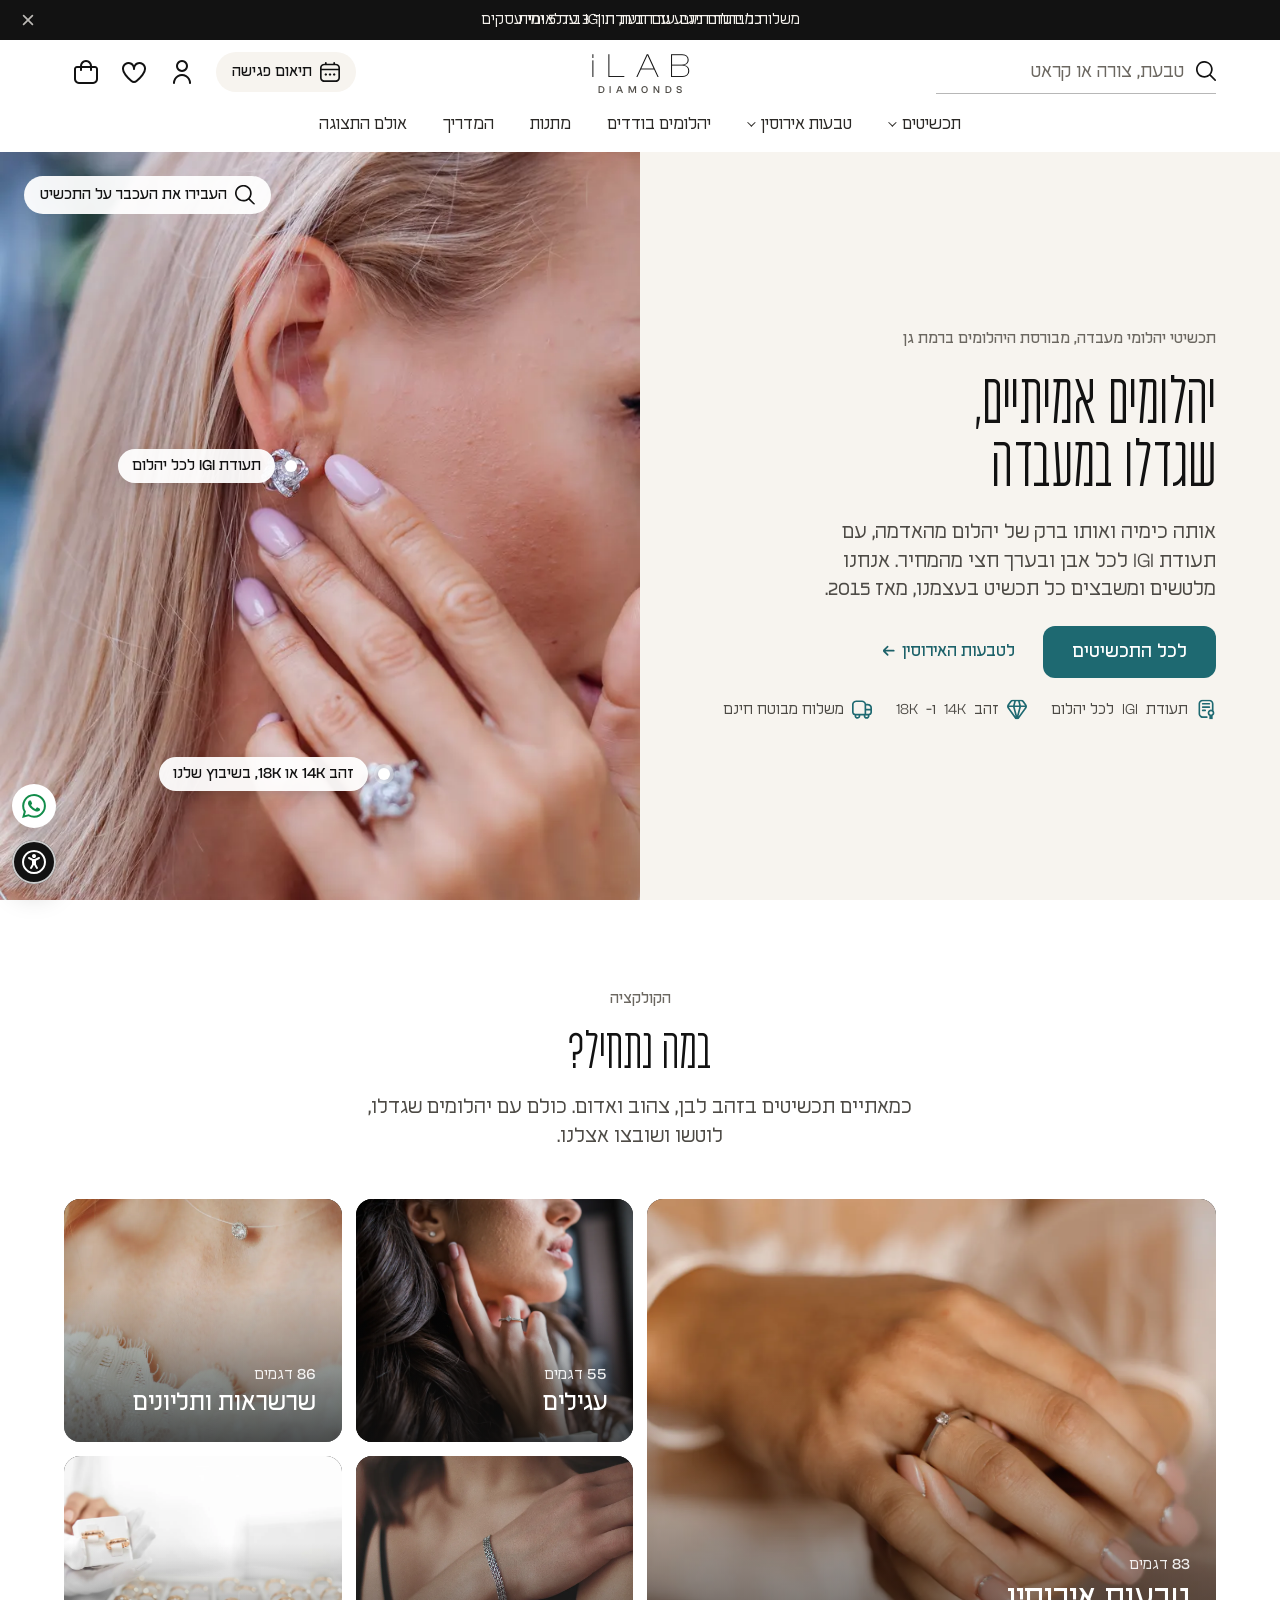
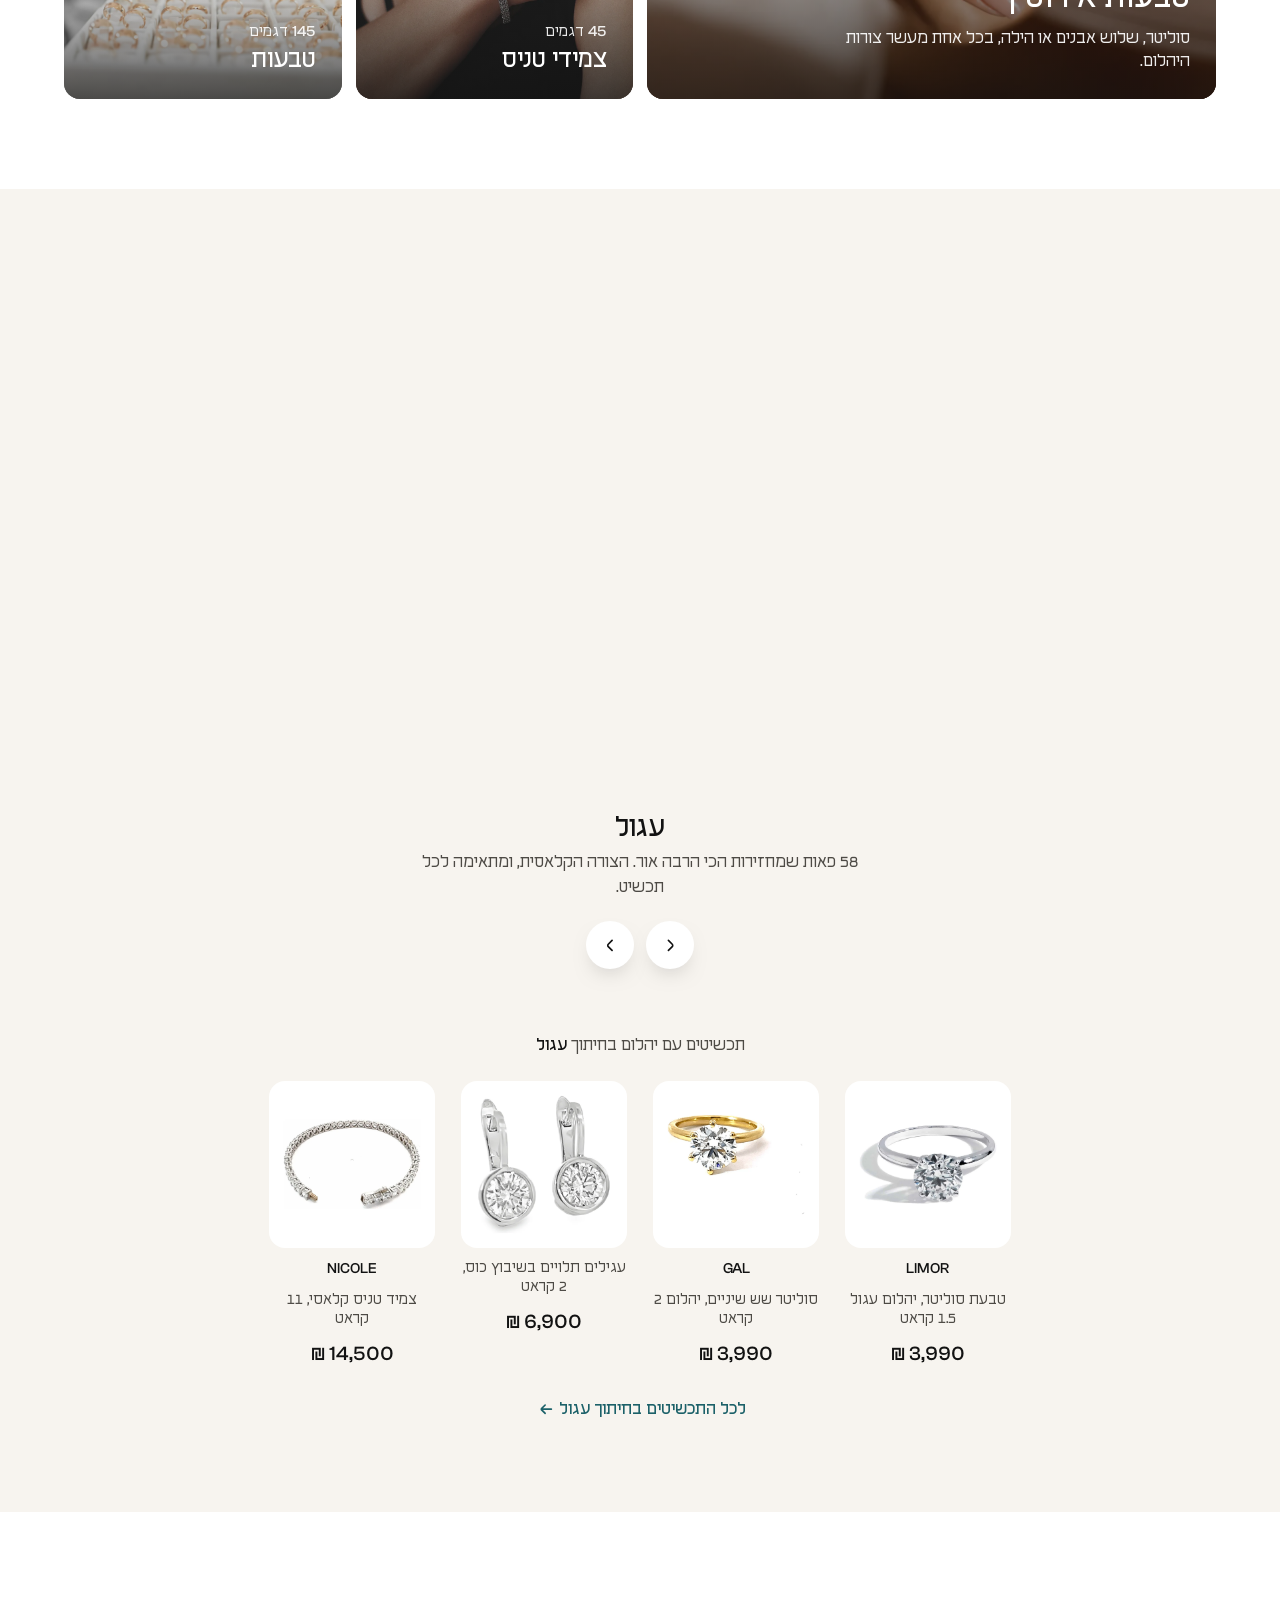
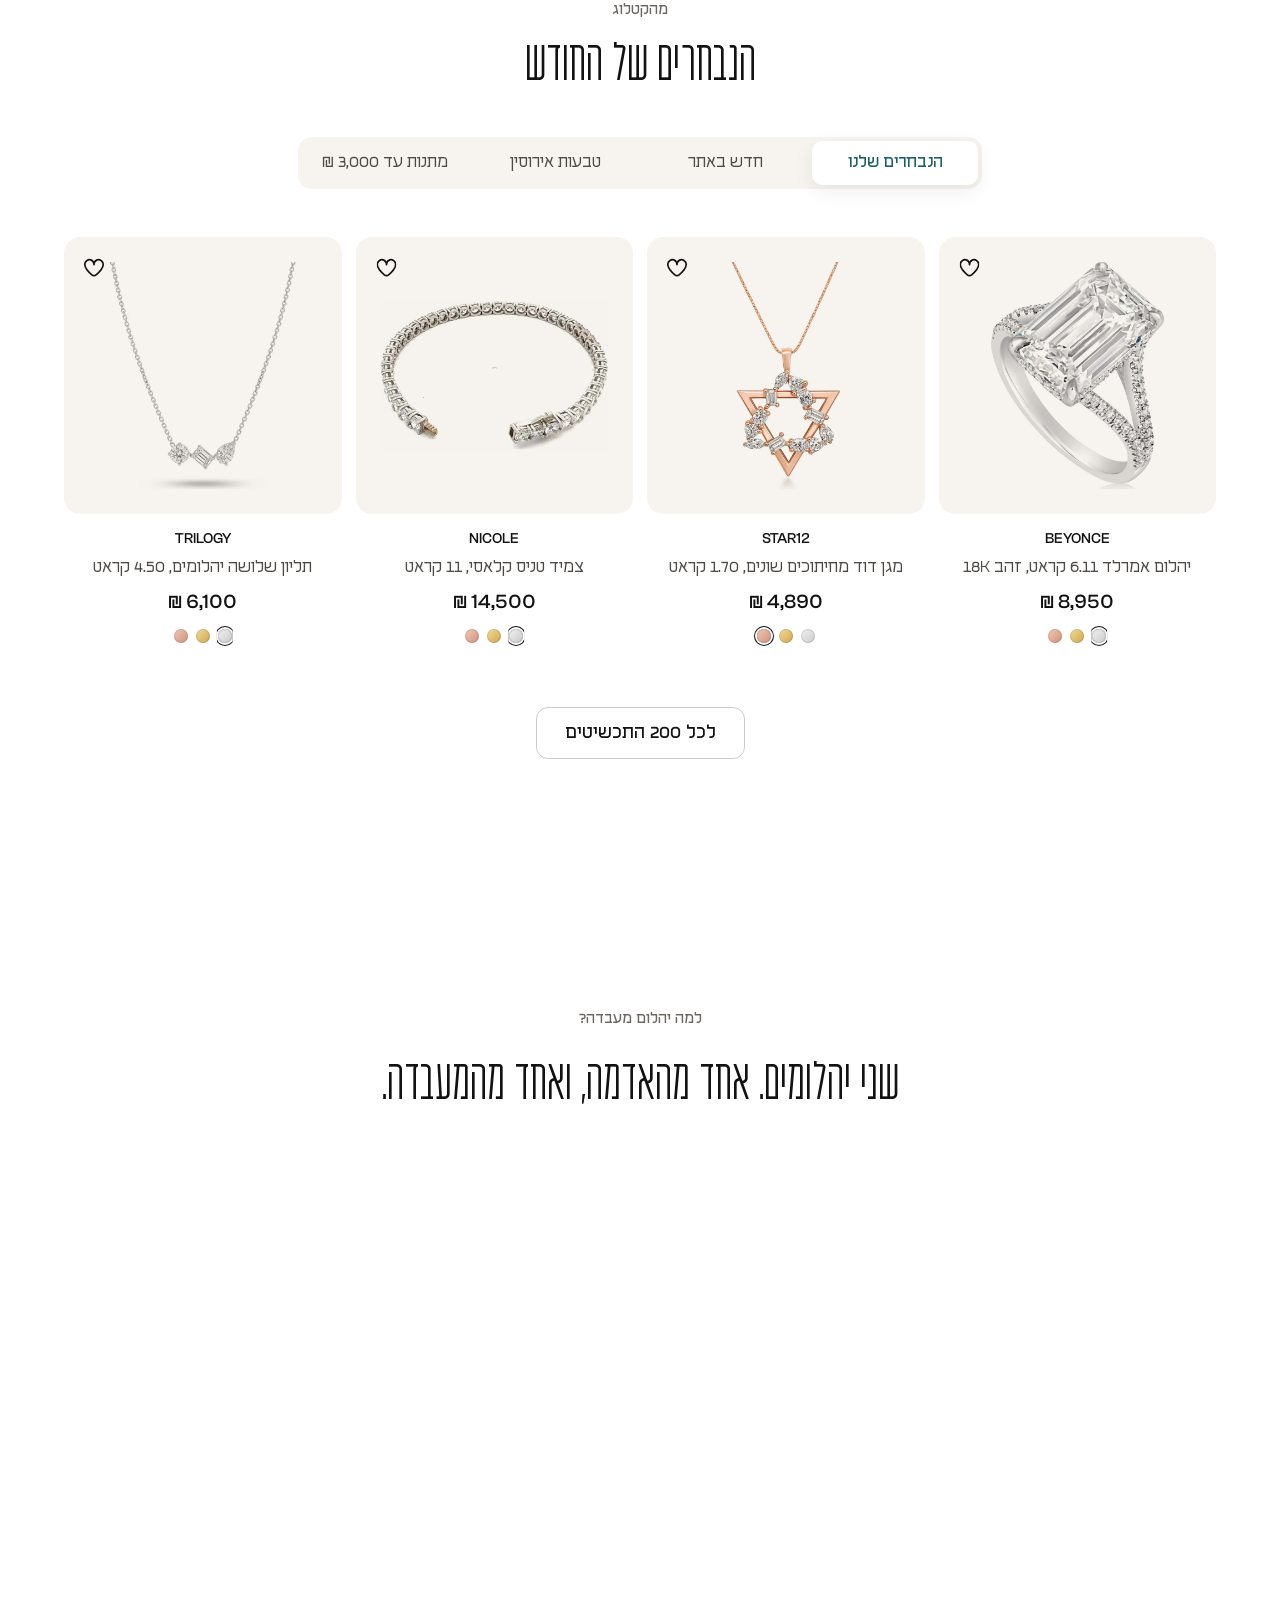
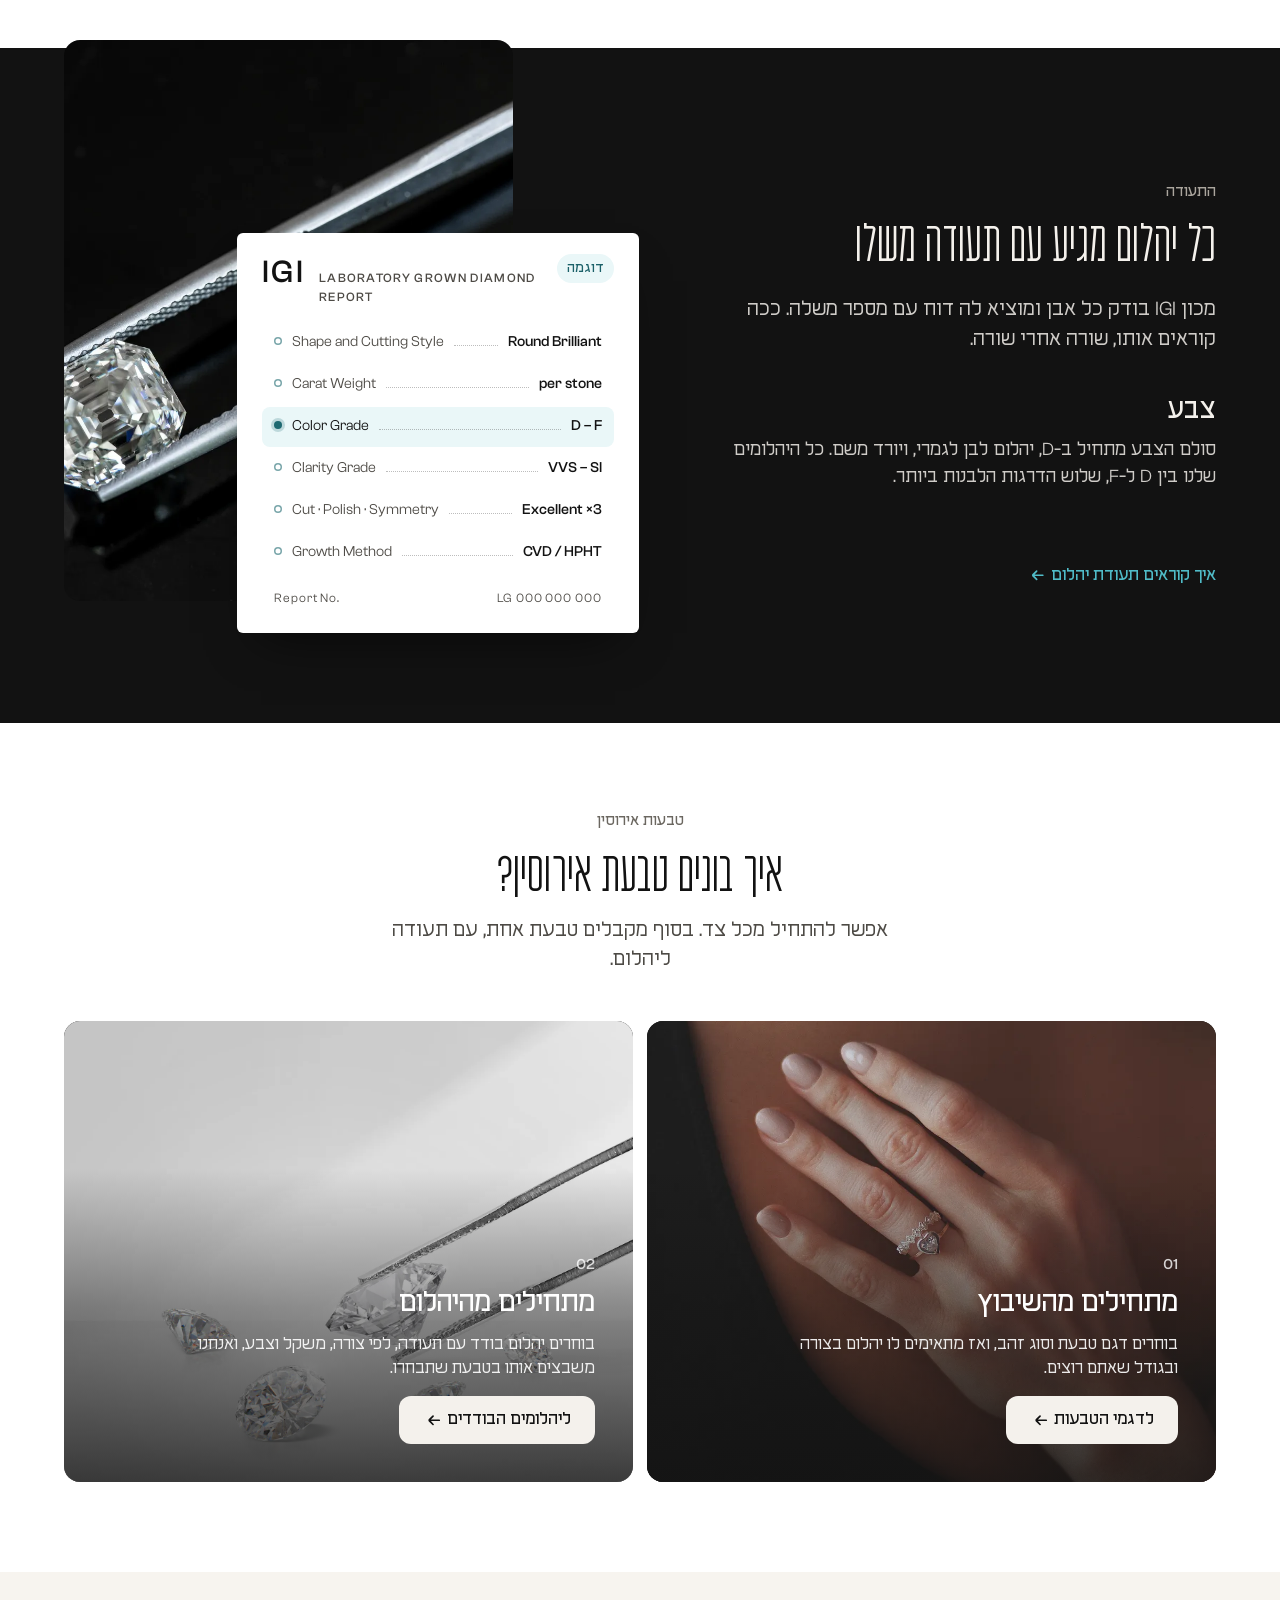
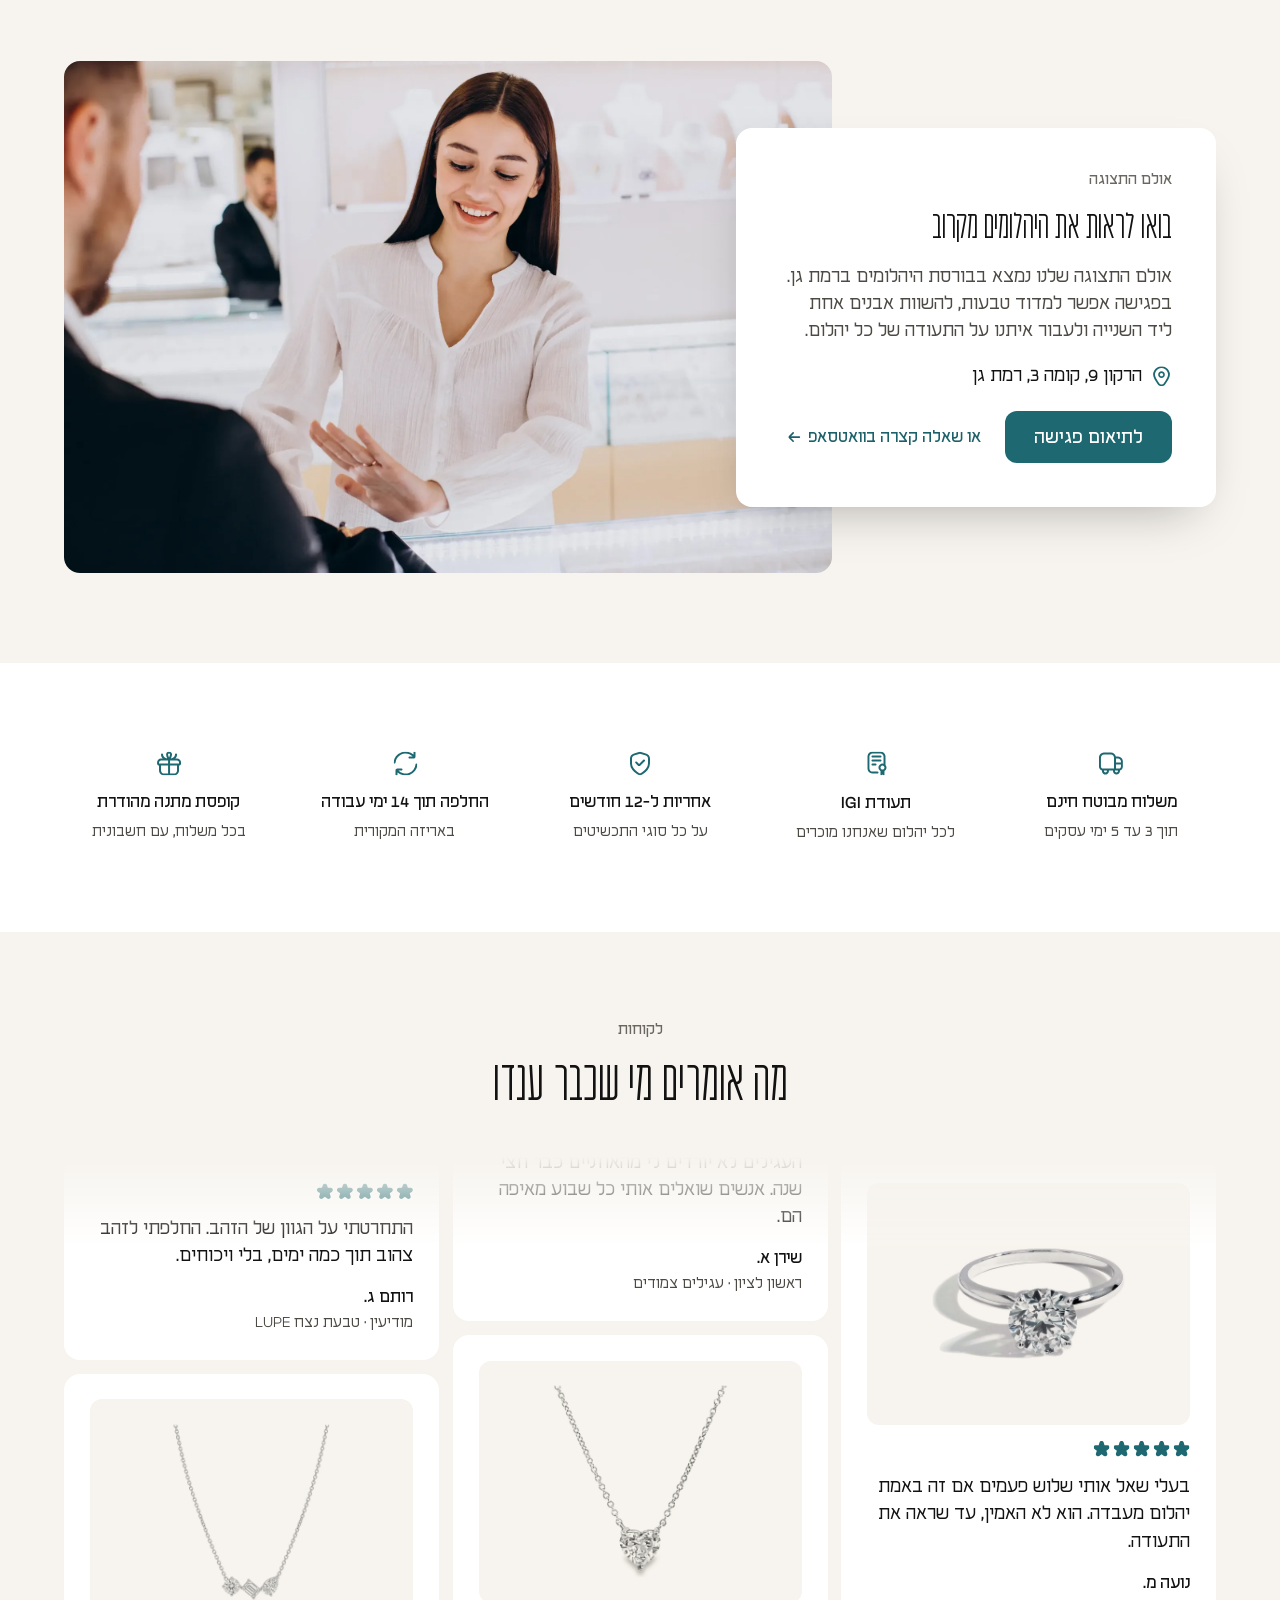
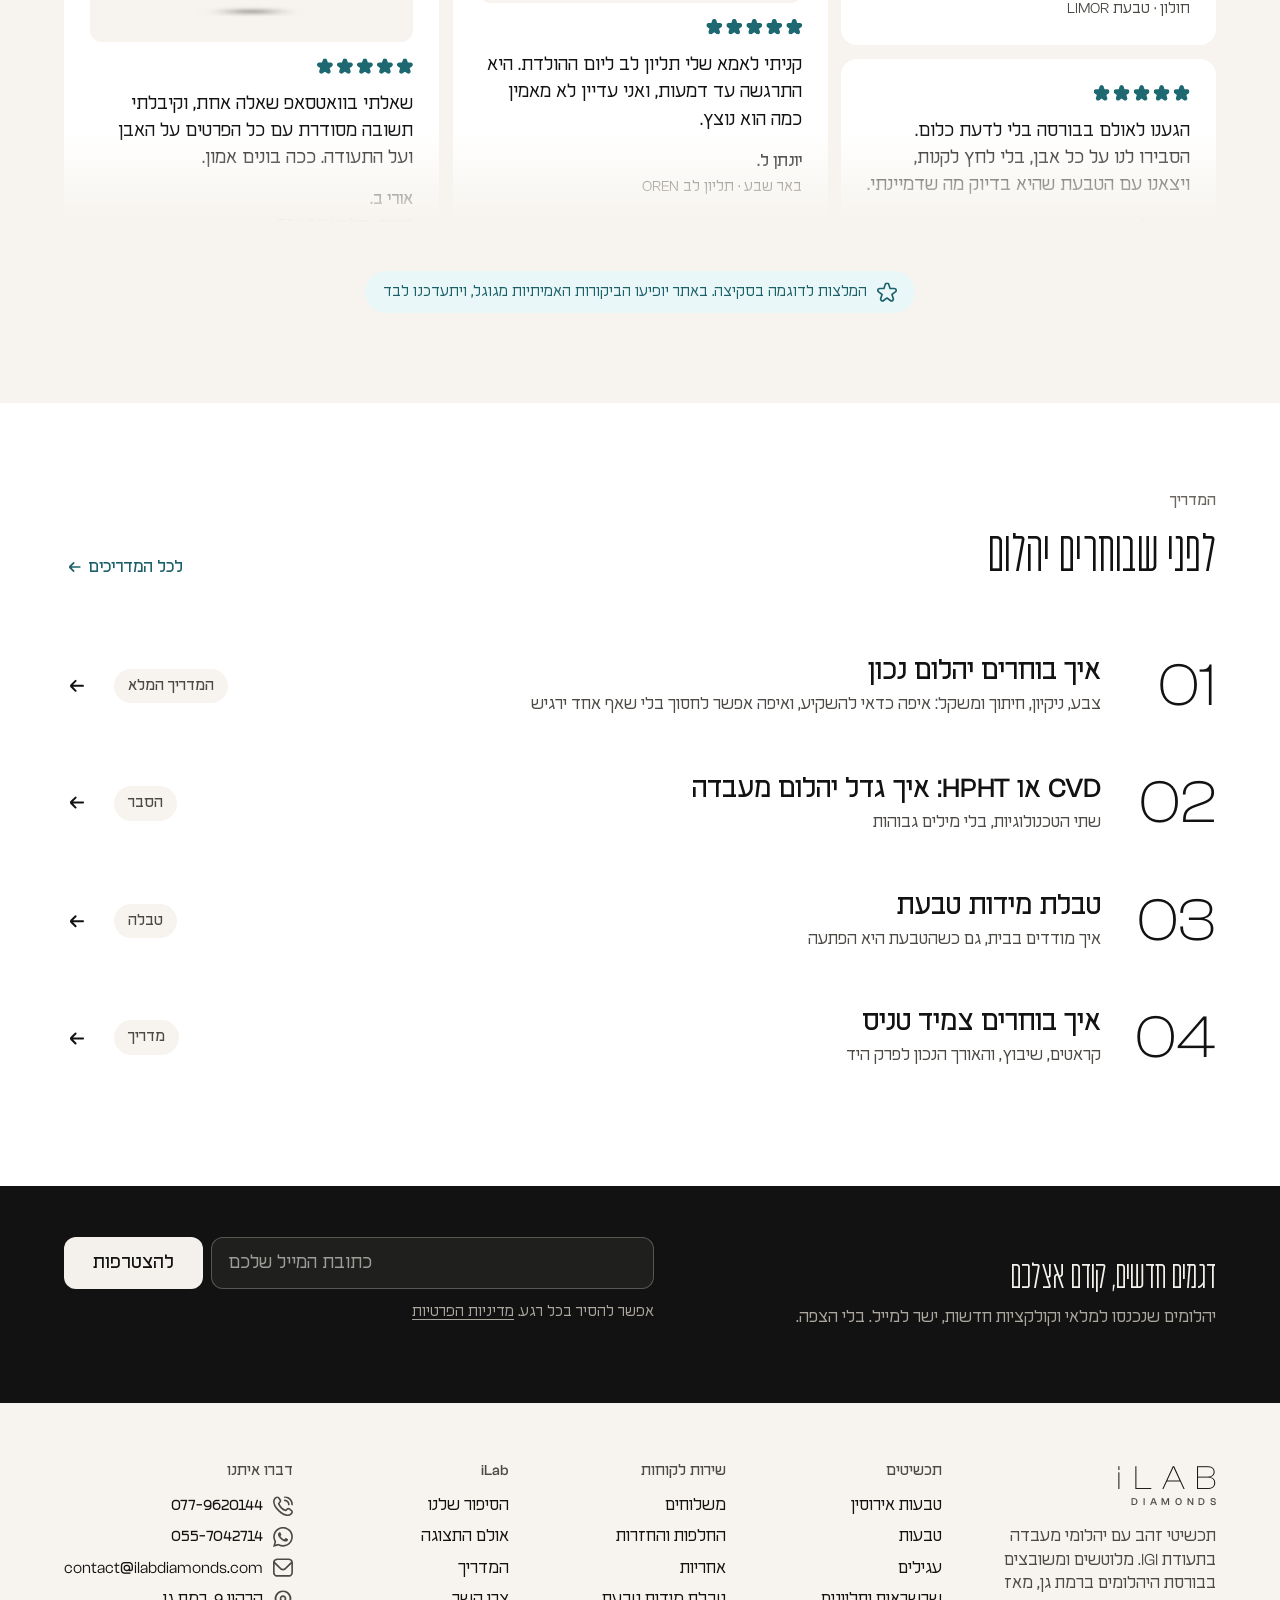
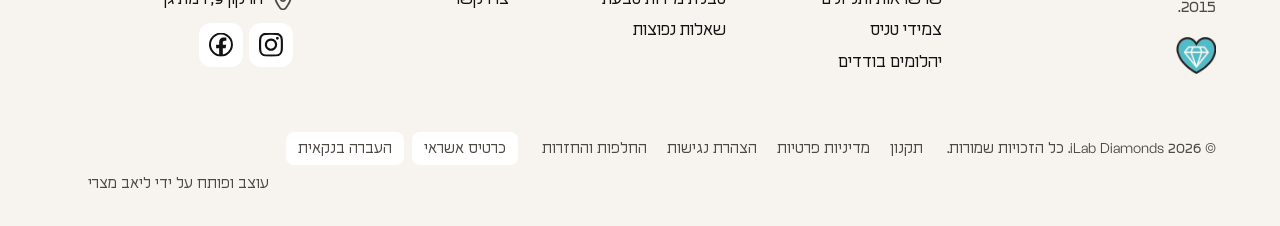
==== commit fd0b683e: "sketch update 2026-10-05_1128" ====
--- a/index.html
+++ b/index.html
@@ -236,8 +236,8 @@
   <div class="scene-in">
     <span class="kicker reveal">למה יהלום מעבדה?</span>
     <div class="scene-titles">
-      <h2 id="why-t" class="scene-t2">גם גמולוג עם זכוכית מגדלת לא יבדיל ביניהם.</h2>
-      <h2 class="scene-t1" aria-hidden="true">שני יהלומים. אחד מהאדמה, ואחד מהמעבדה.</h2>
+      <h2 id="why-t" class="scene-t scene-t2">גם גמולוג עם זכוכית מגדלת לא יבדיל ביניהם.</h2>
+      <h2 class="scene-t scene-t1" aria-hidden="true">שני יהלומים. אחד מהאדמה, ואחד מהמעבדה.</h2>
     </div>
     <div class="scene-stage">
       <figure class="gem gem-a"><img src="images/shapes/agol.webp" alt="יהלום שנכרה מהאדמה" width="400" height="400"><figcaption><b>מהאדמה</b><span>במחיר מלא</span></figcaption></figure>
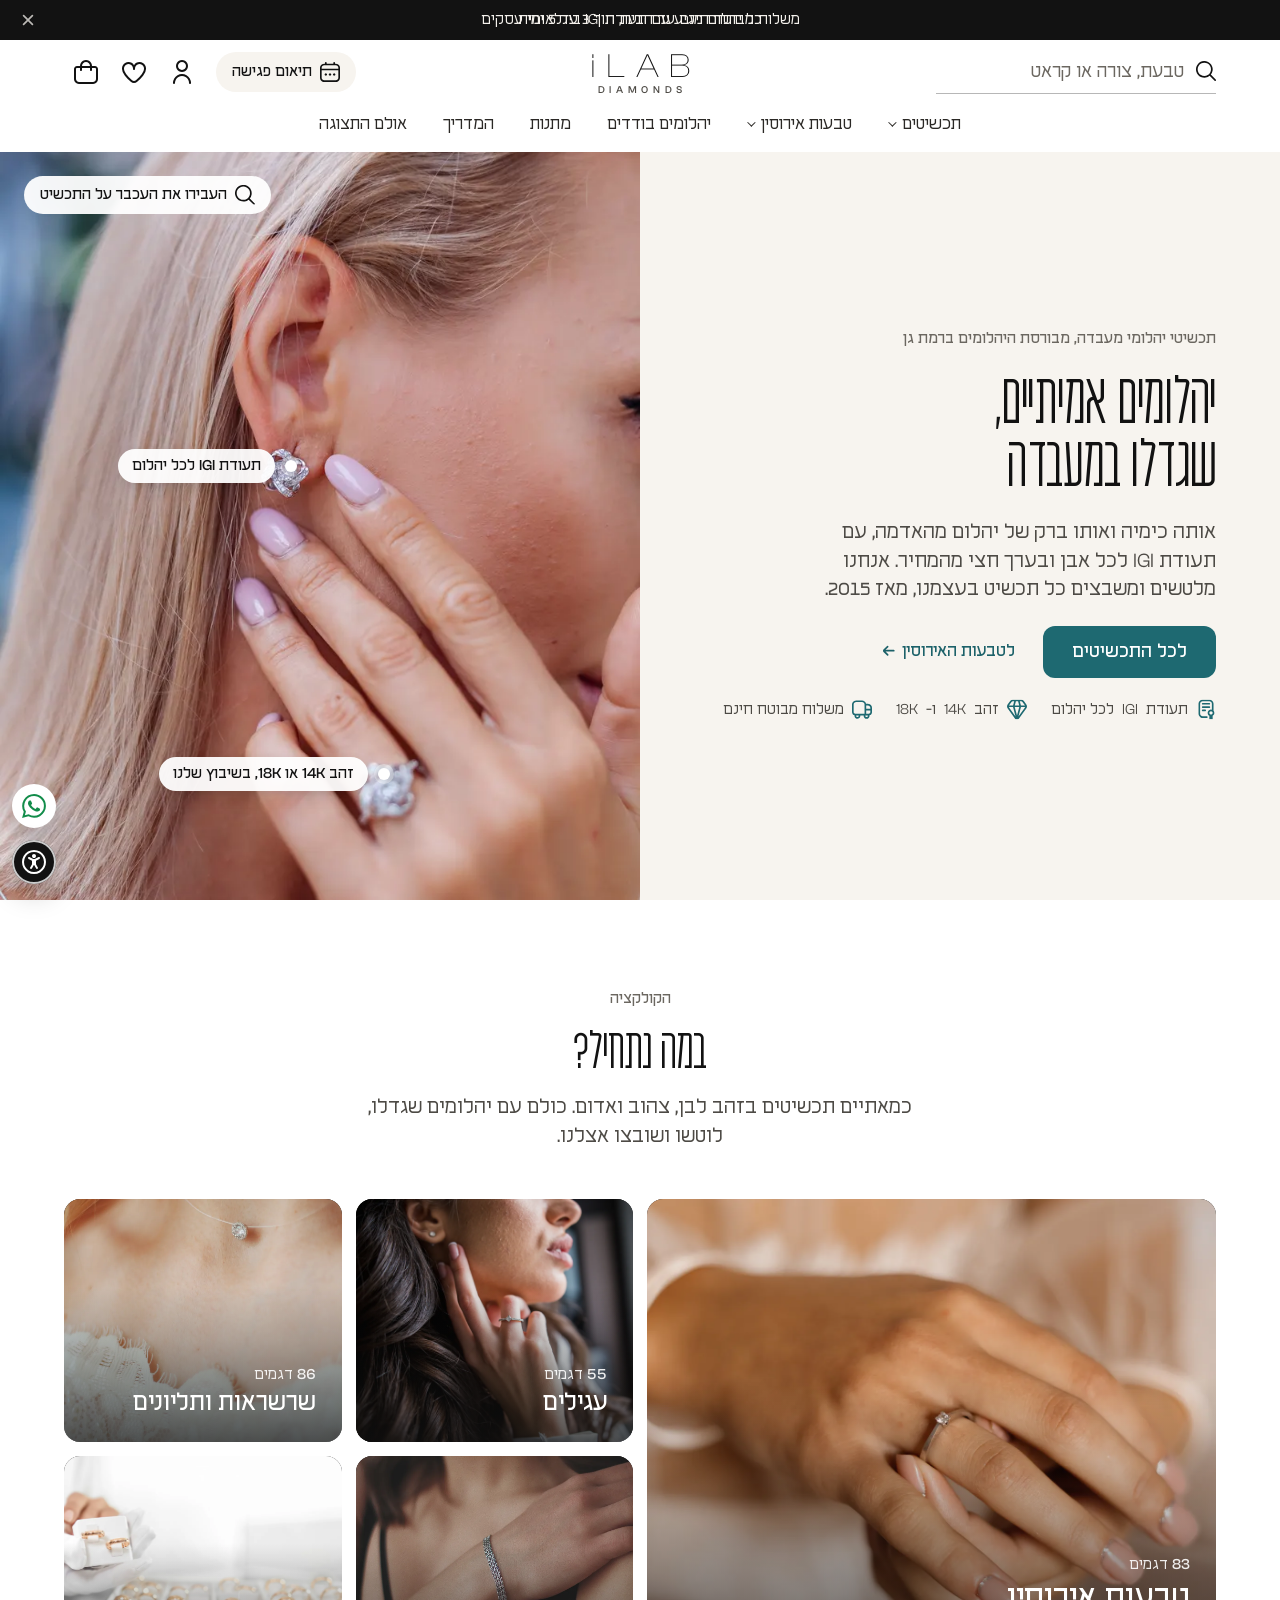
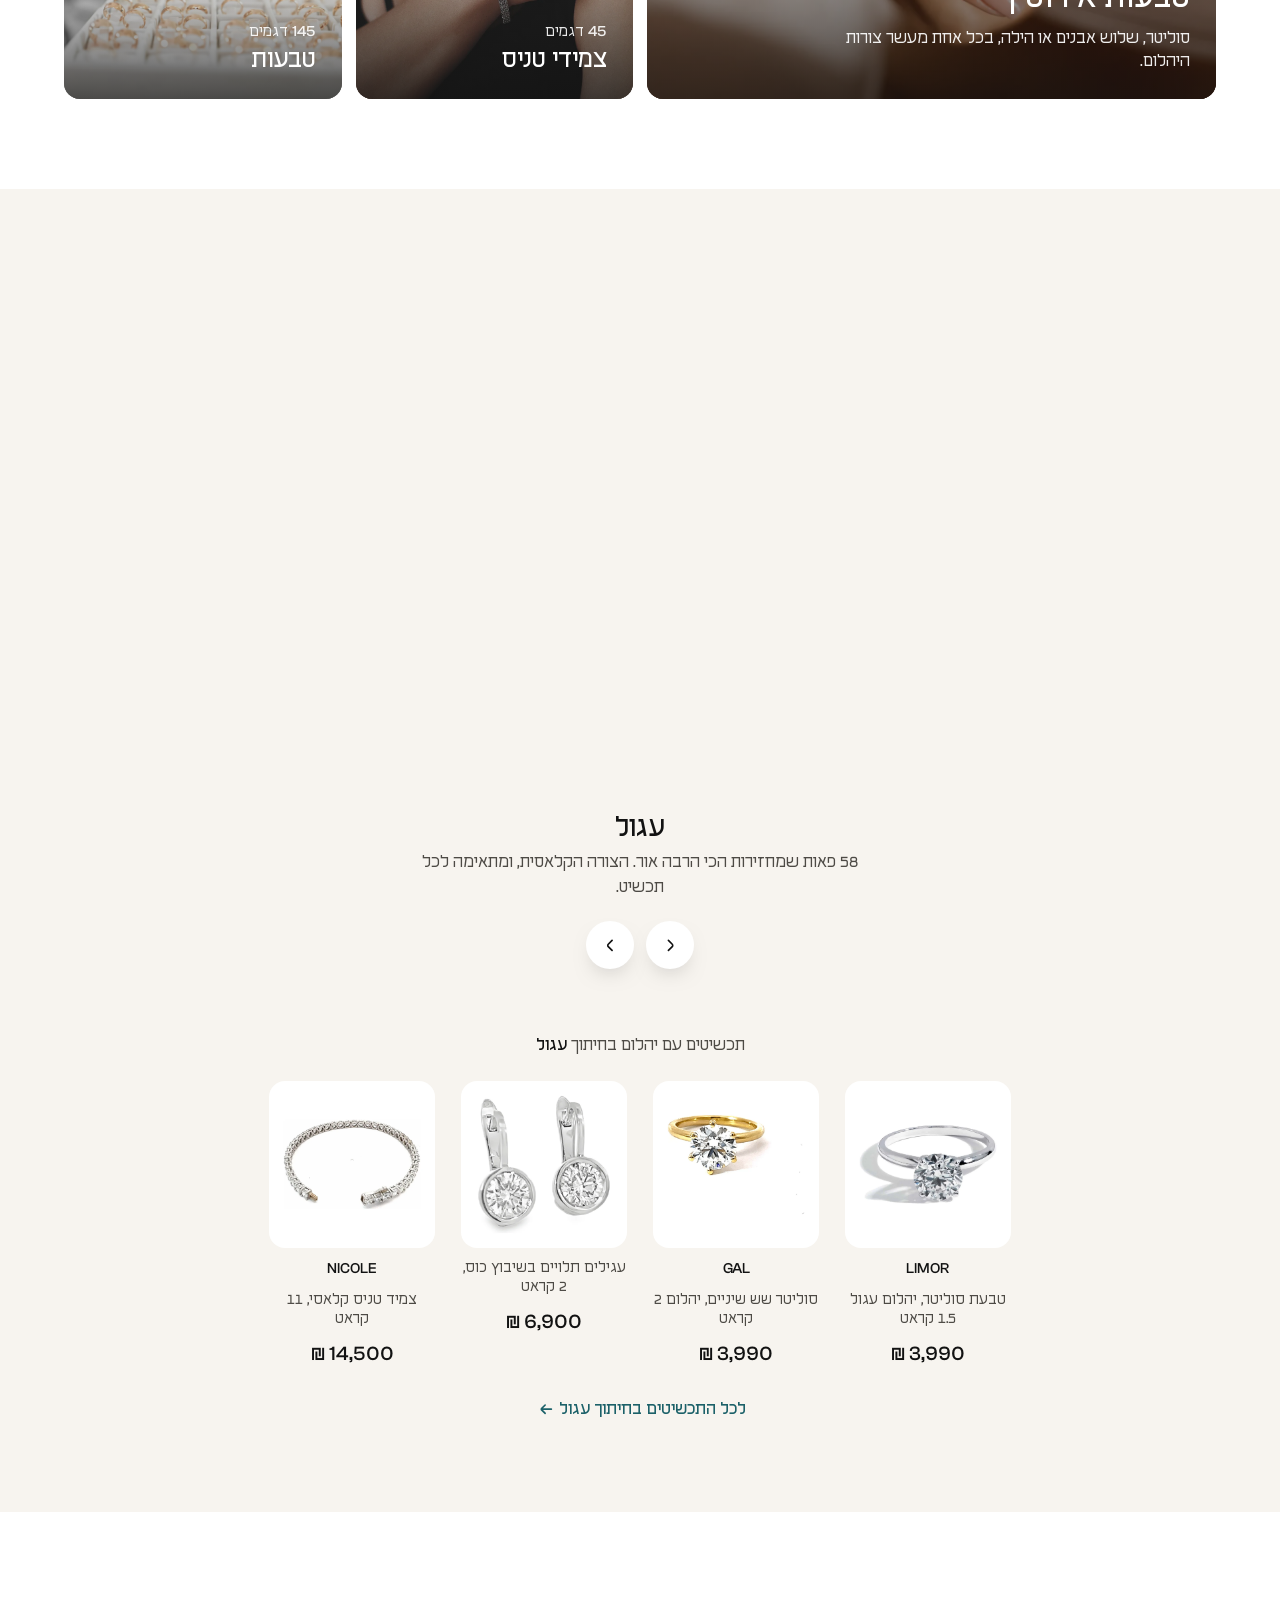
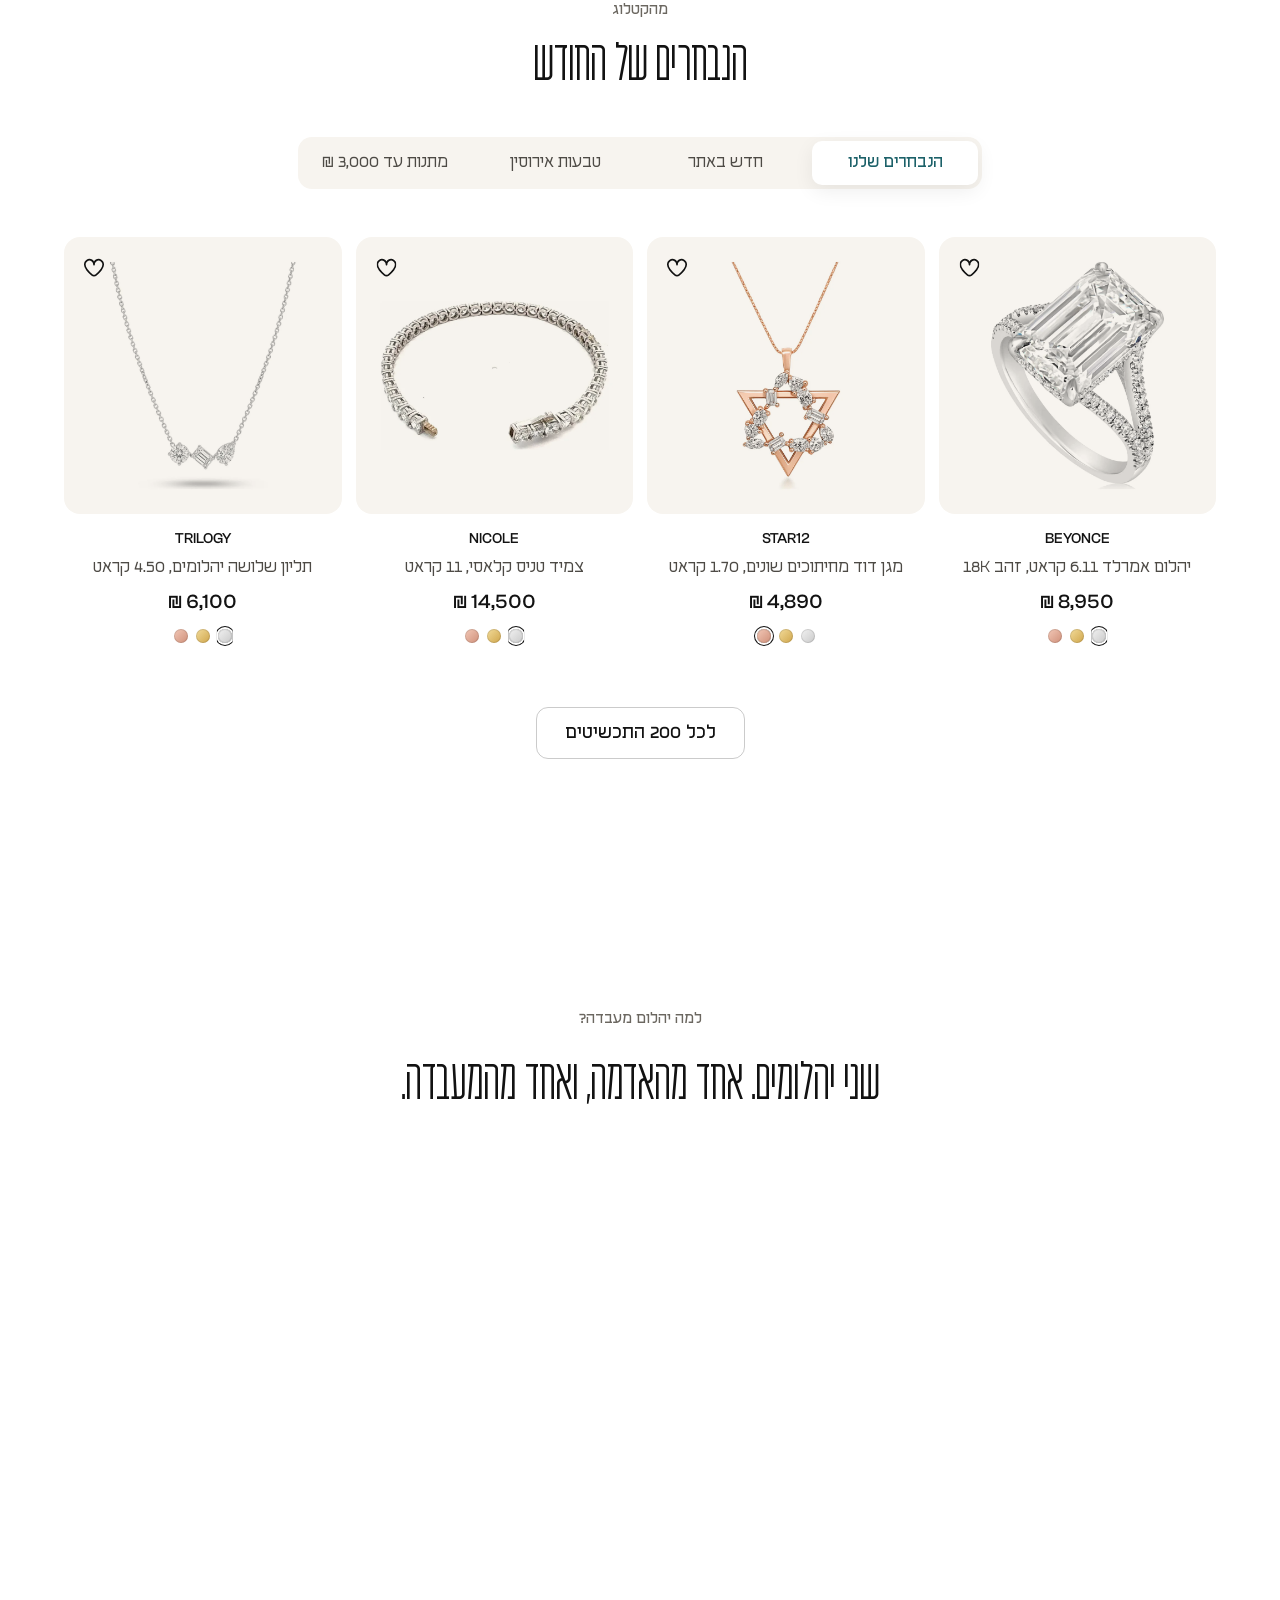
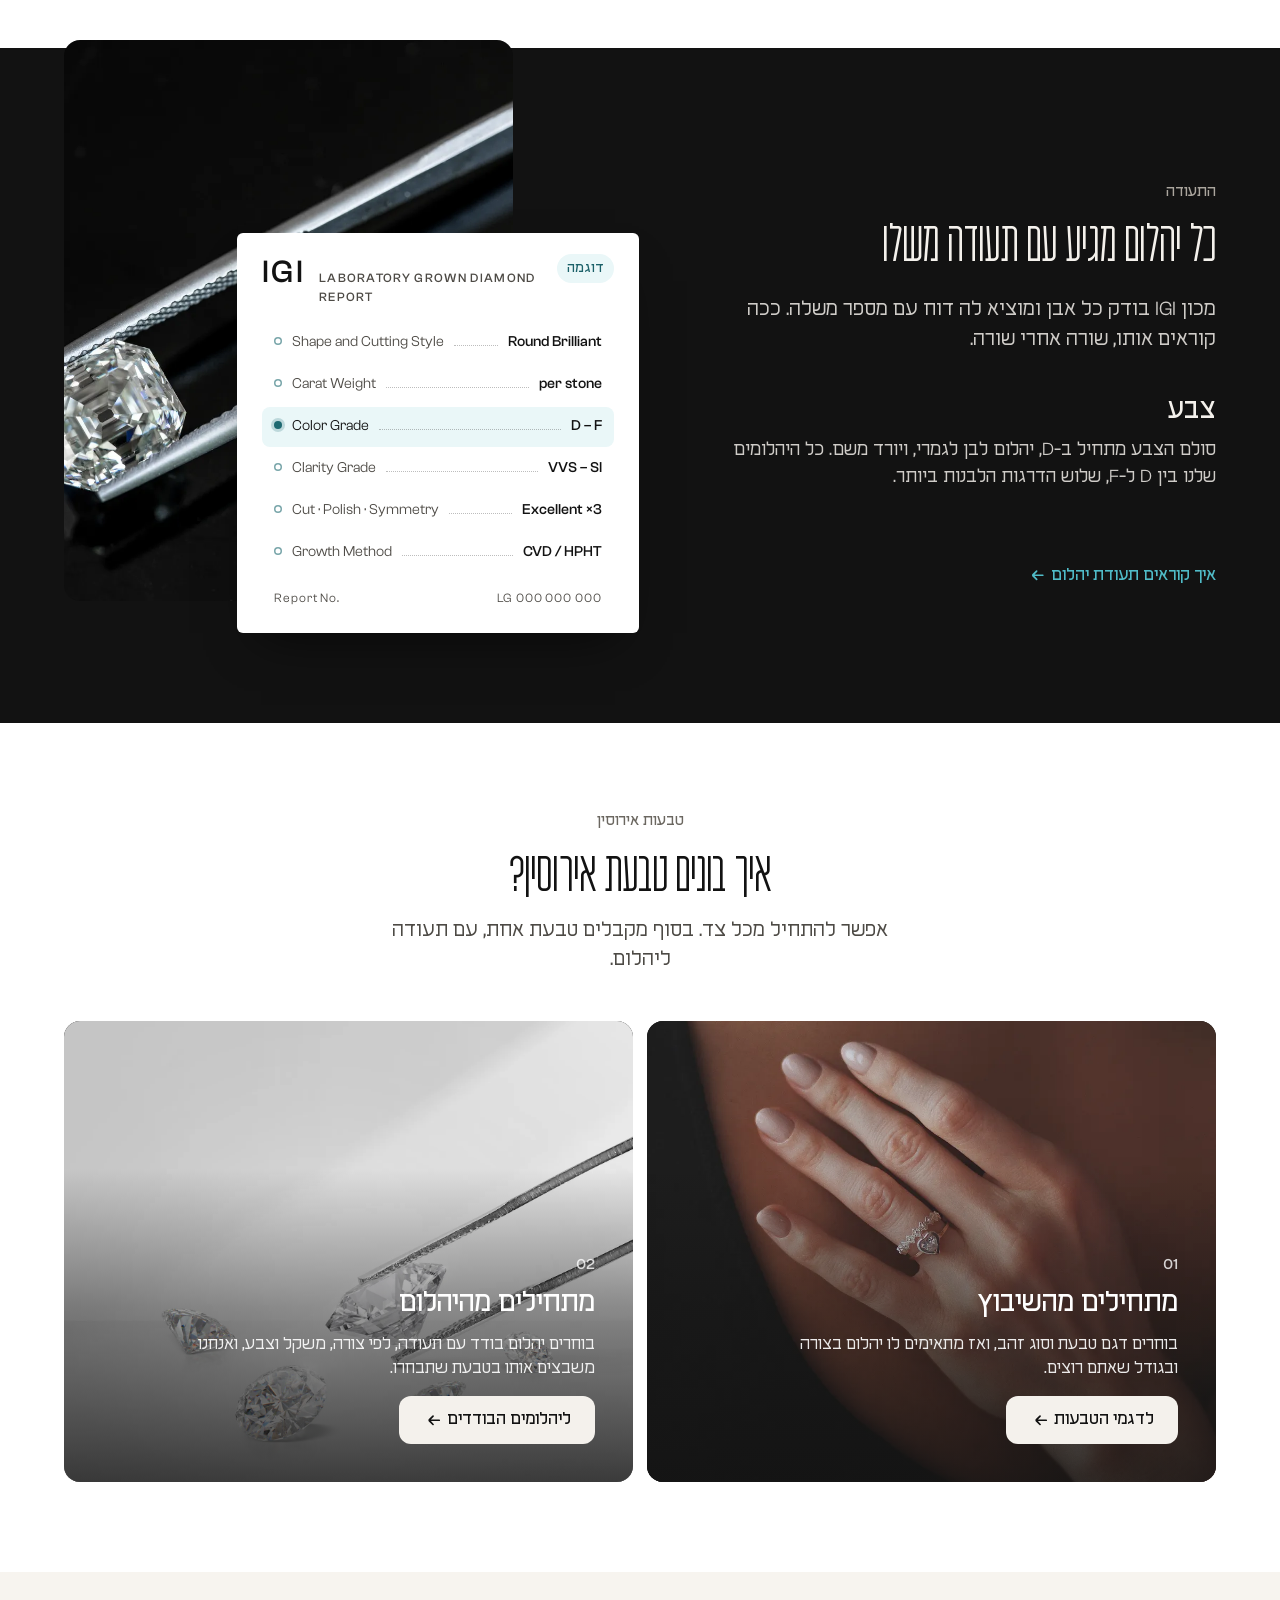
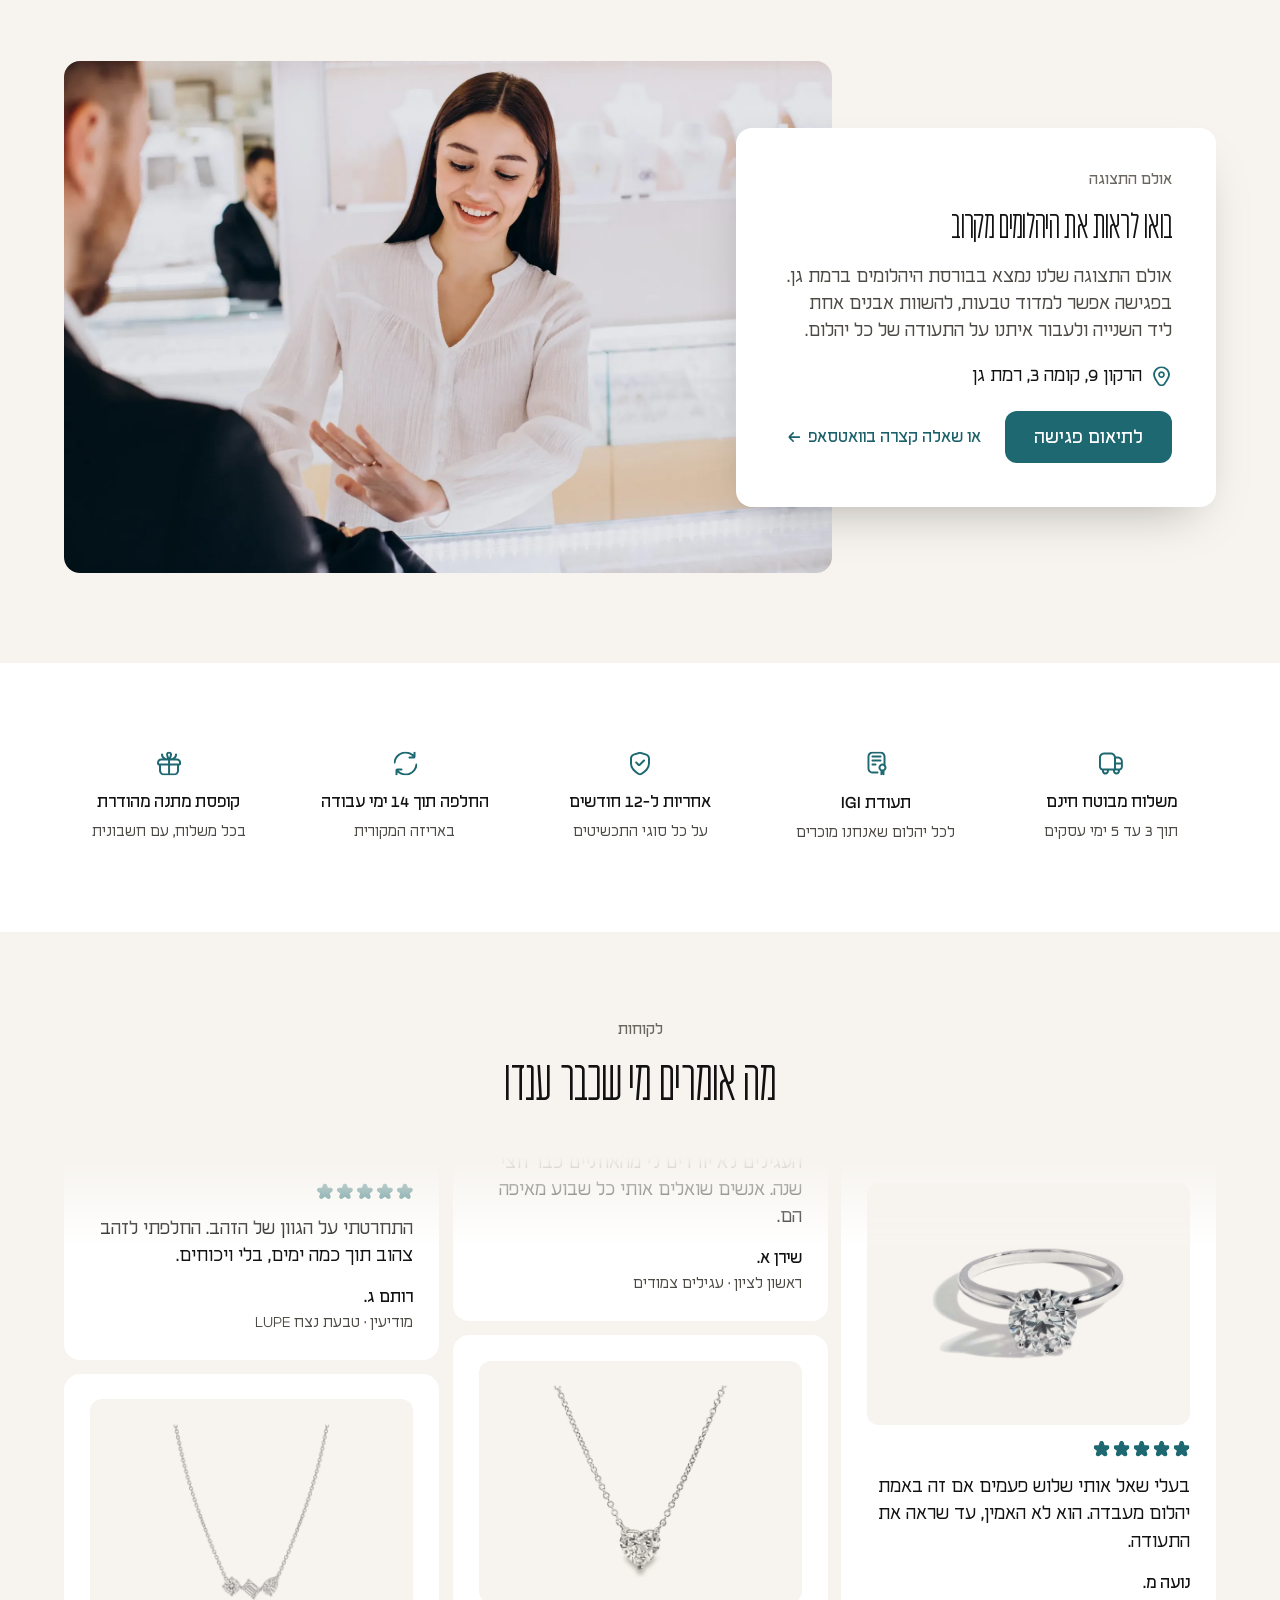
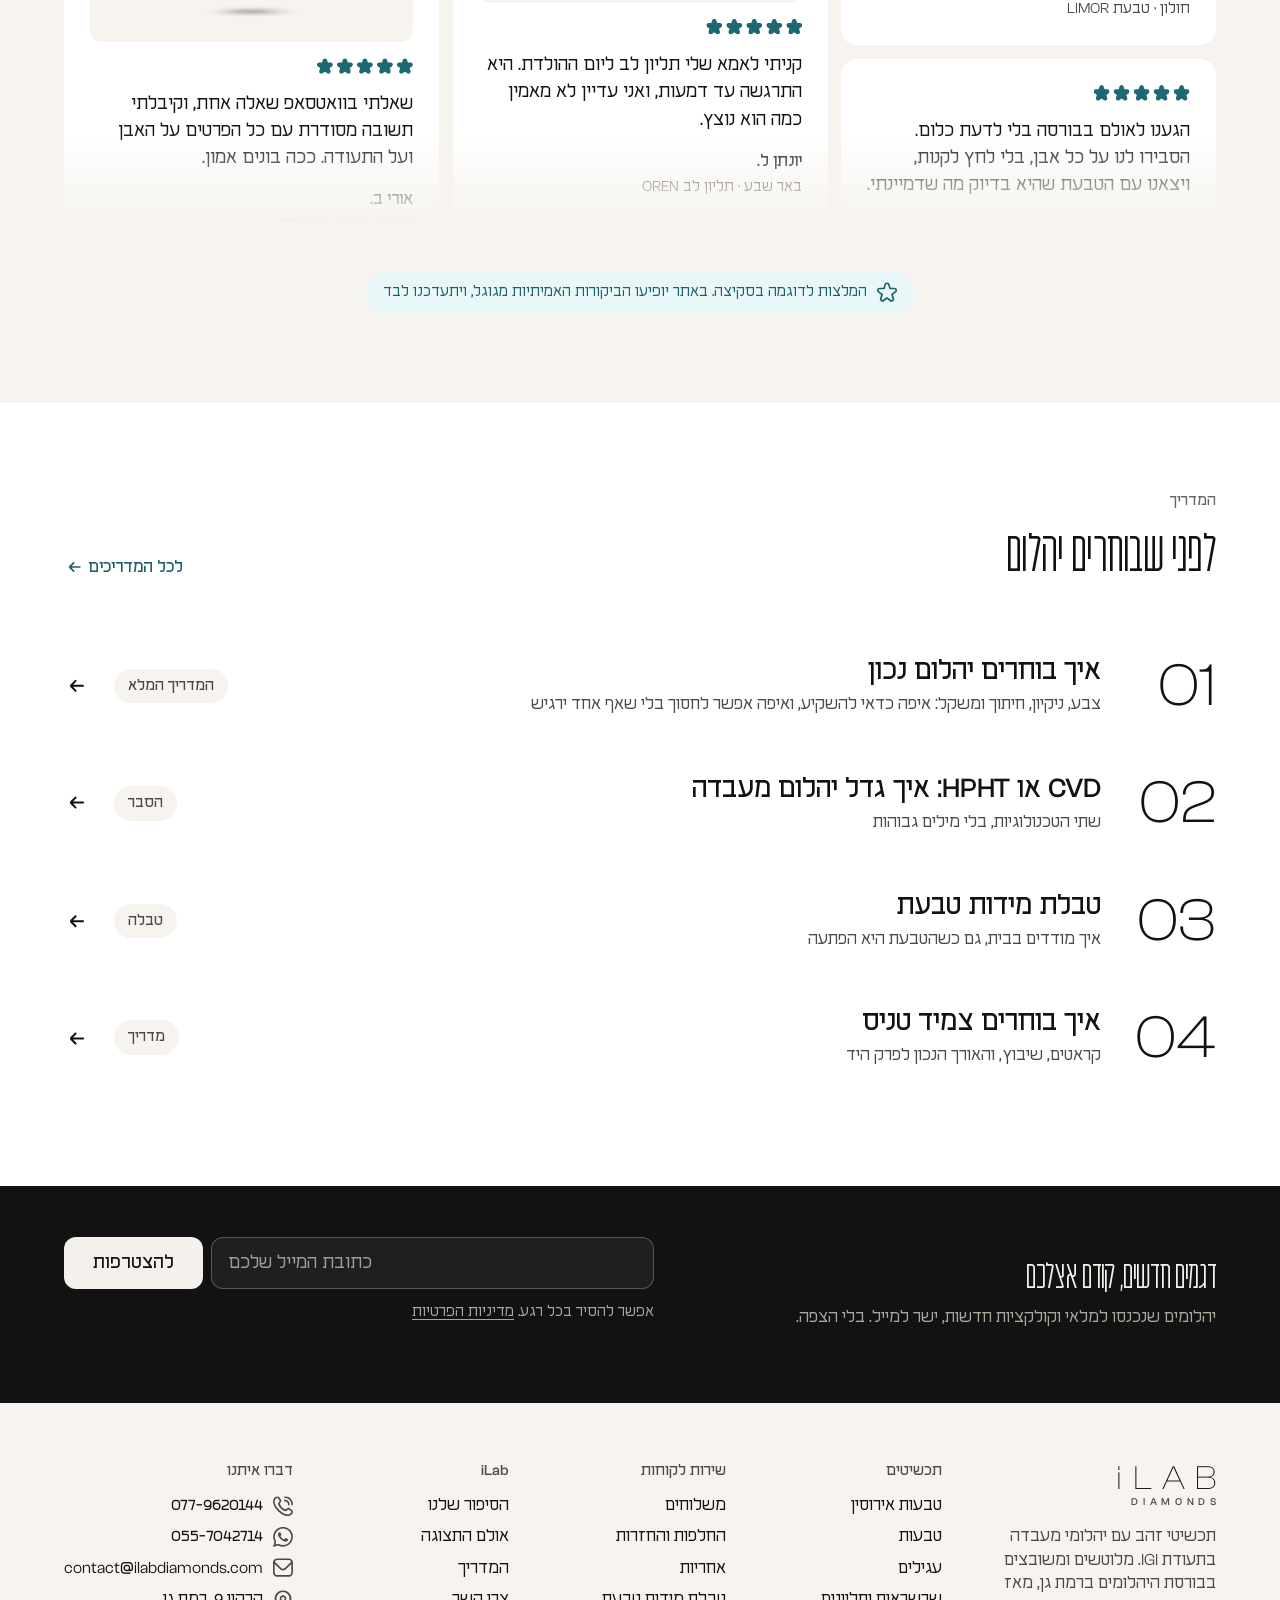
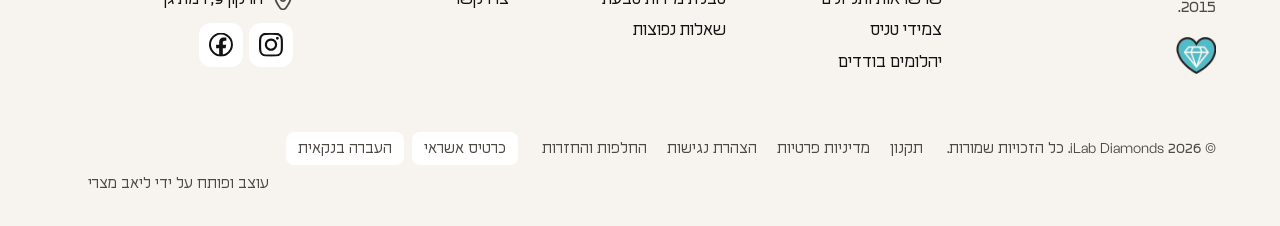
==== commit f53d7d21: "sketch update 2026-10-05_1151" ====
--- a/index.html
+++ b/index.html
@@ -9,7 +9,7 @@
 <link rel="icon" href="images/brand/heart-mark.png">
 <link rel="preload" href="fonts/FUP-Nesher-Light.woff2" as="font" type="font/woff2" crossorigin>
 <link rel="preload" href="images/stock/hero.webp" as="image" media="(min-width: 768px)">
-<link rel="stylesheet" href="css/site.css?v=24">
+<link rel="stylesheet" href="css/site.css?v=25">
 <script>
   document.documentElement.classList.add("js");
   /* page opening (engine/motion.md 2): only with motion allowed, and never inside the QA tools unless asked with ?intro */
--- a/css/site.css
+++ b/css/site.css
@@ -84,7 +84,7 @@
 img { display: block; max-width: 100%; height: auto; }
 a { color: inherit; }
 button { font: inherit; color: inherit; -webkit-tap-highlight-color: transparent; }
-h1, h2 { margin: 0; font-family: var(--f-display); font-weight: 300; letter-spacing: 0; text-wrap: balance; }
+h1, h2 { margin: 0; font-family: var(--f-display); font-weight: 300; letter-spacing: -.02em; /* Nesher is narrow: its natural spacing breaks big words into single letters (Liav, 5.10.2026) */  text-wrap: balance; }
 h1 { font-size: var(--fs-hero); line-height: 1; }
 h2 { font-size: var(--fs-h2); line-height: 1.06; }
 h3 { margin: 0; font-family: var(--f-text); font-size: var(--fs-h3); font-weight: 500; line-height: 1.4; }
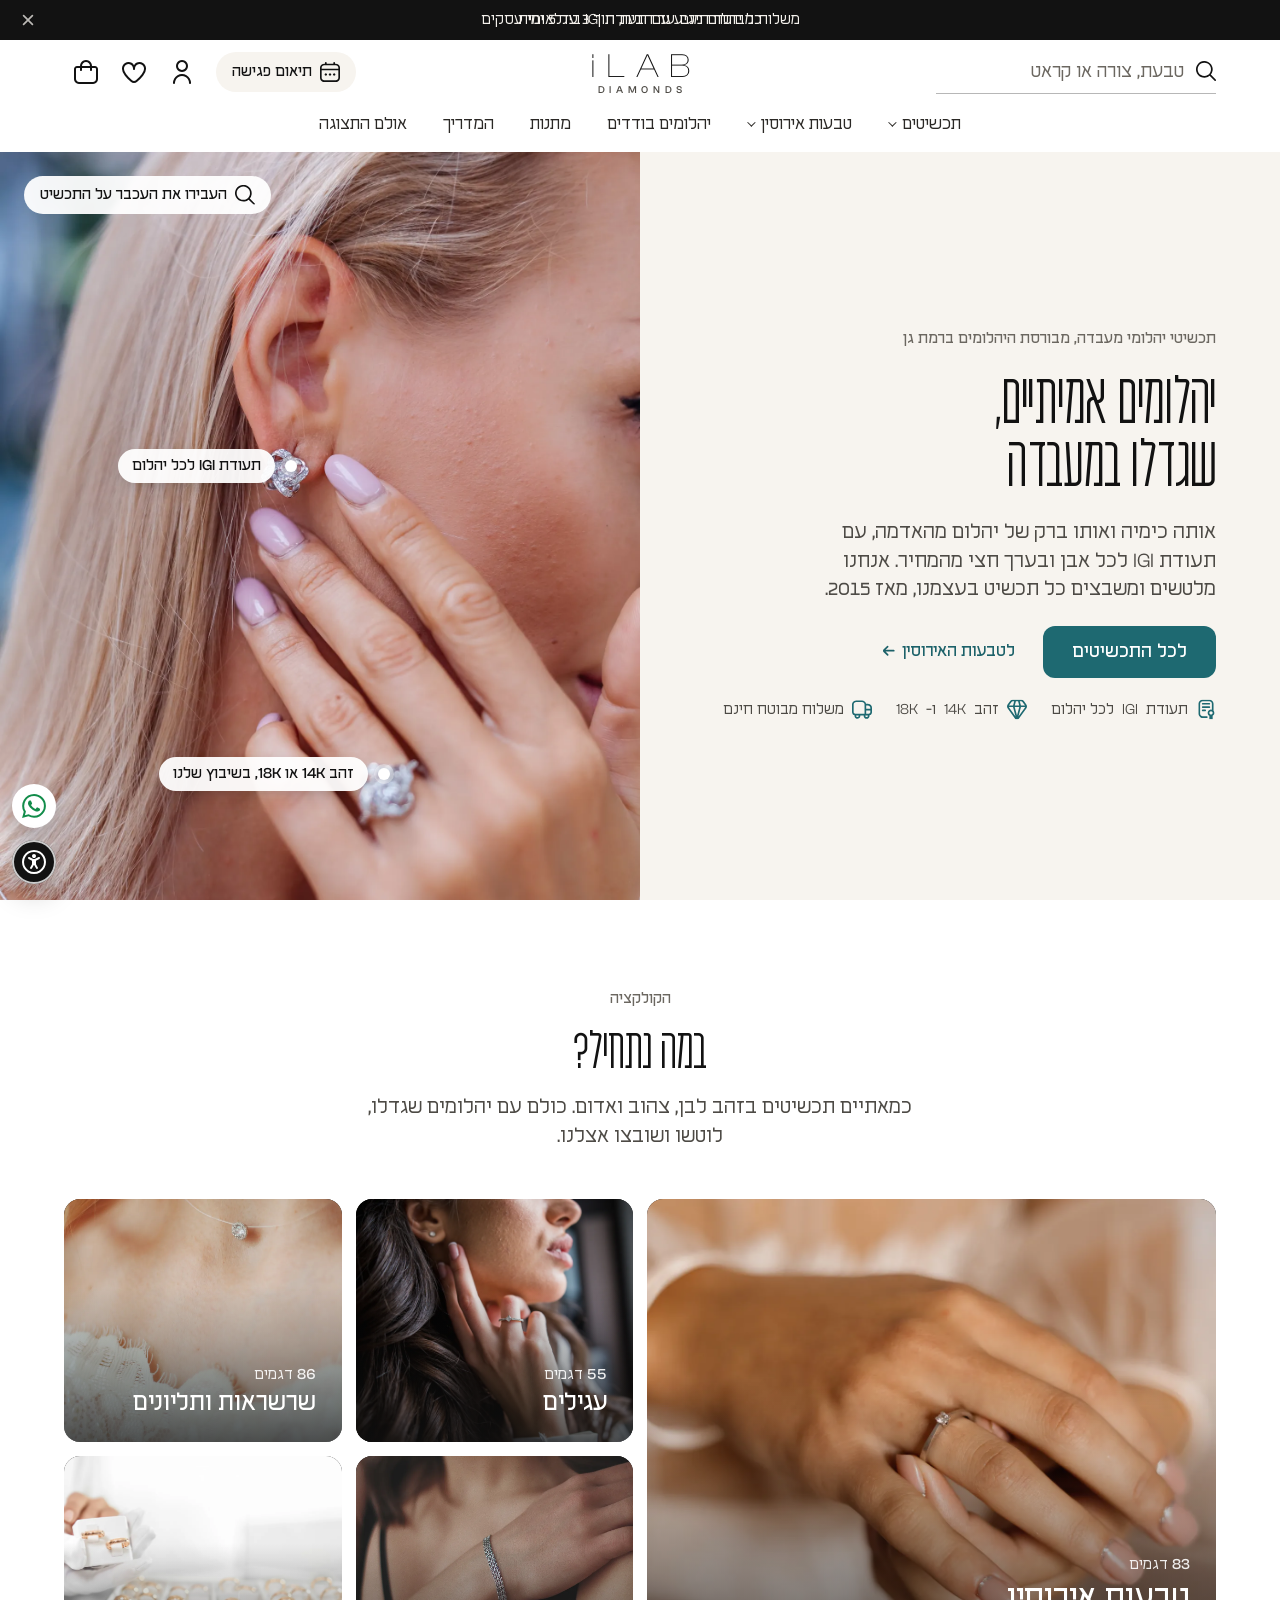
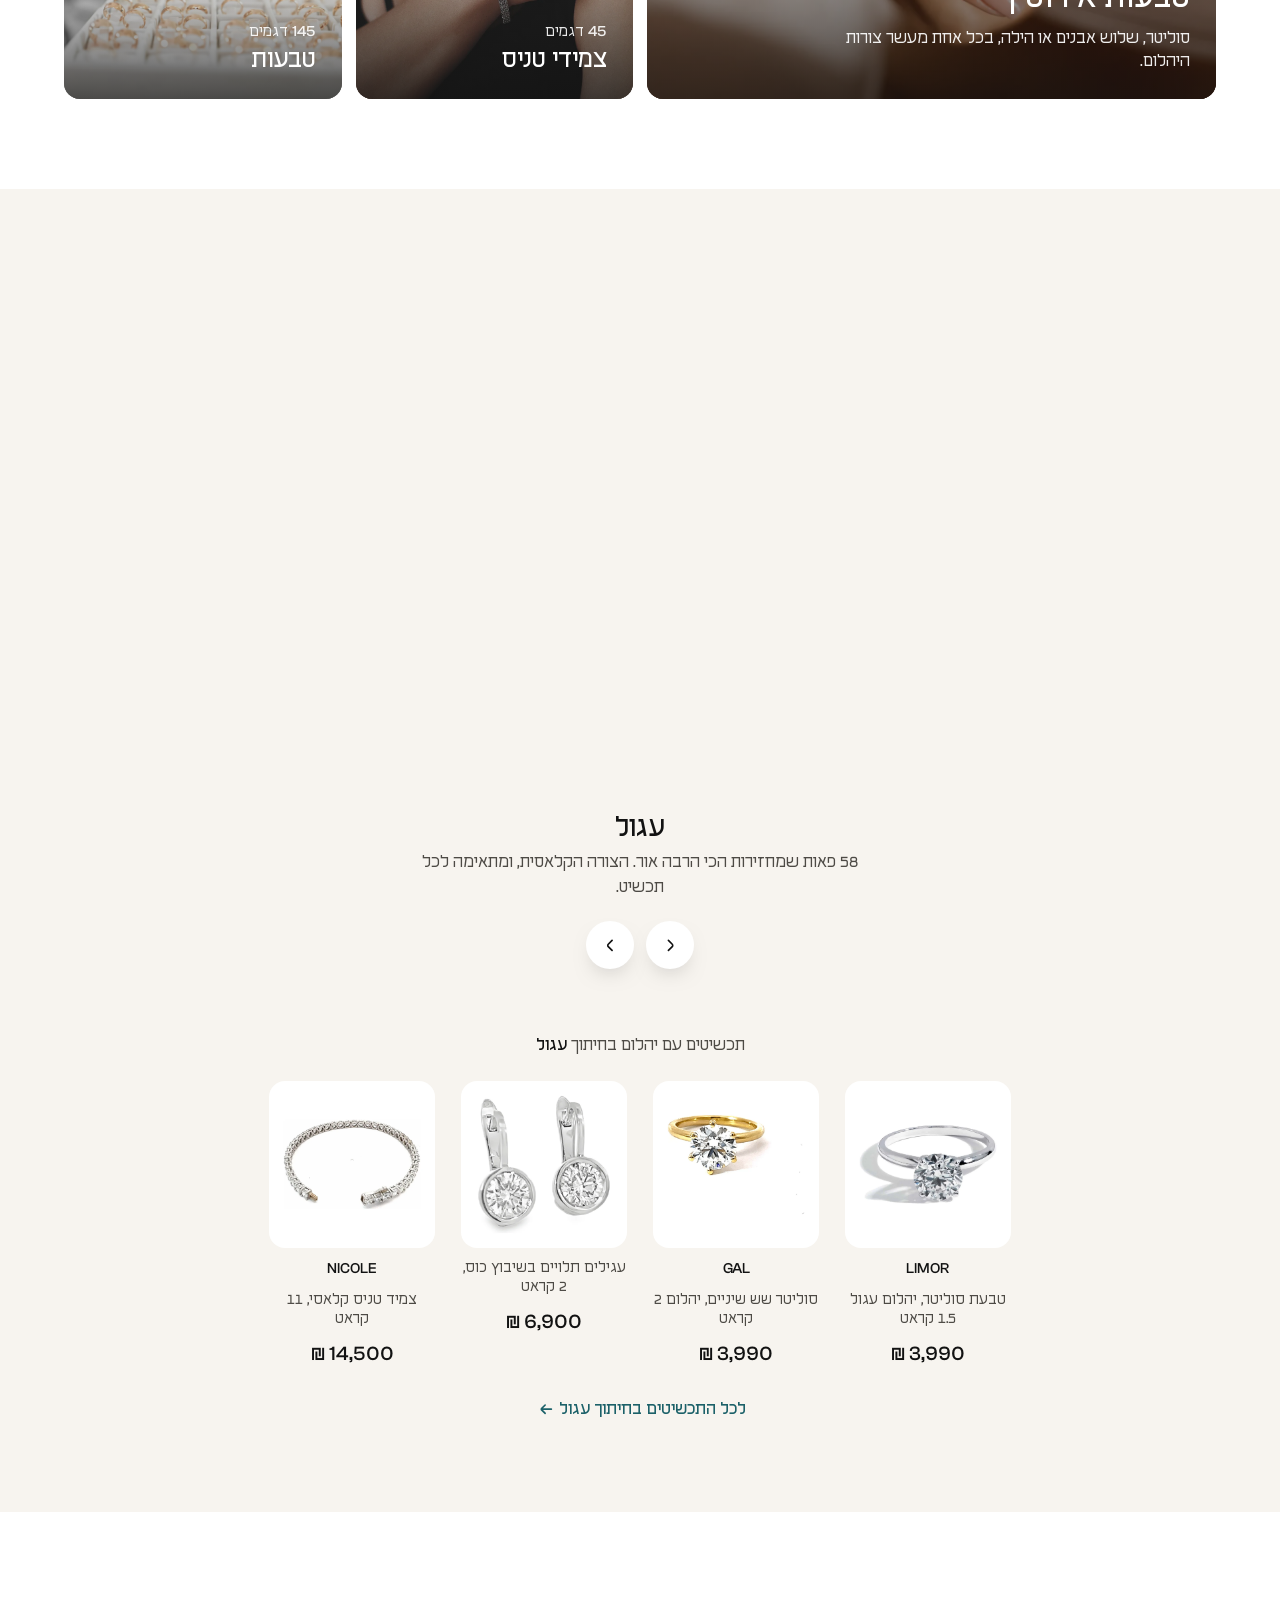
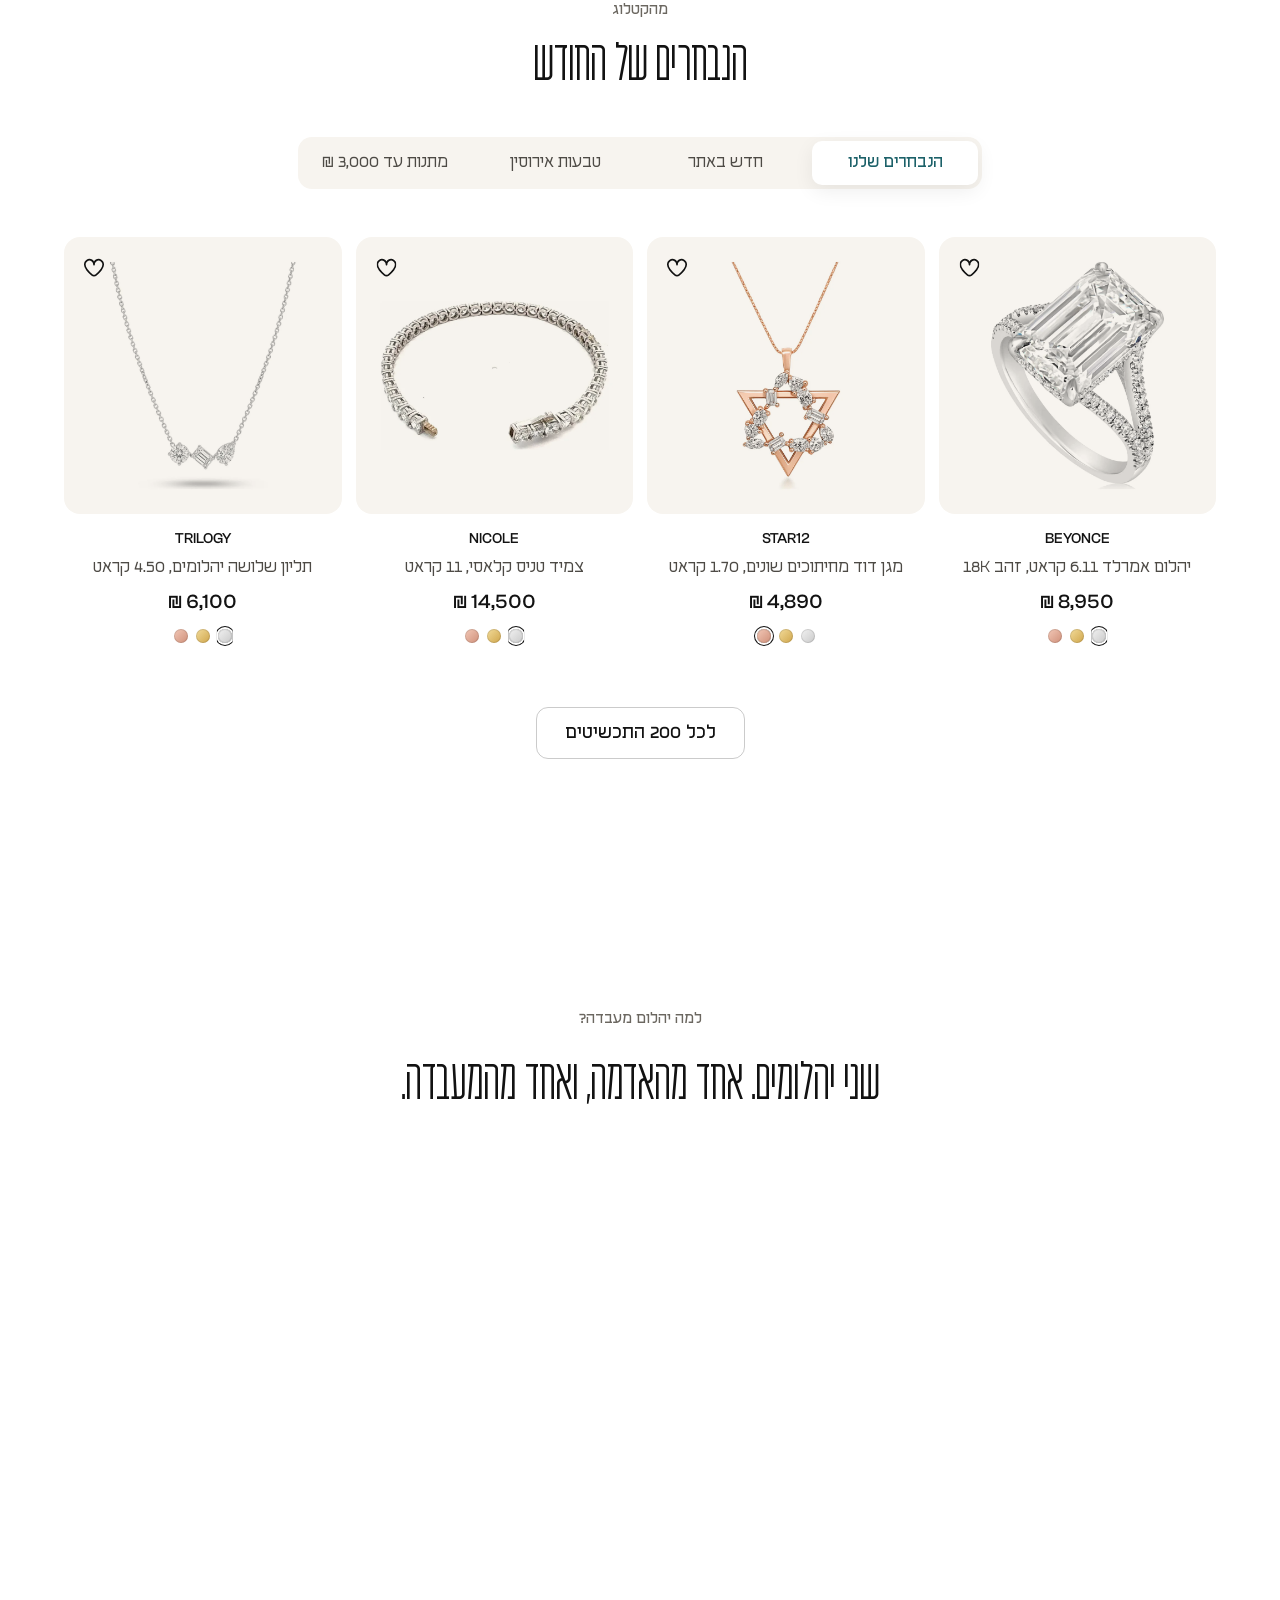
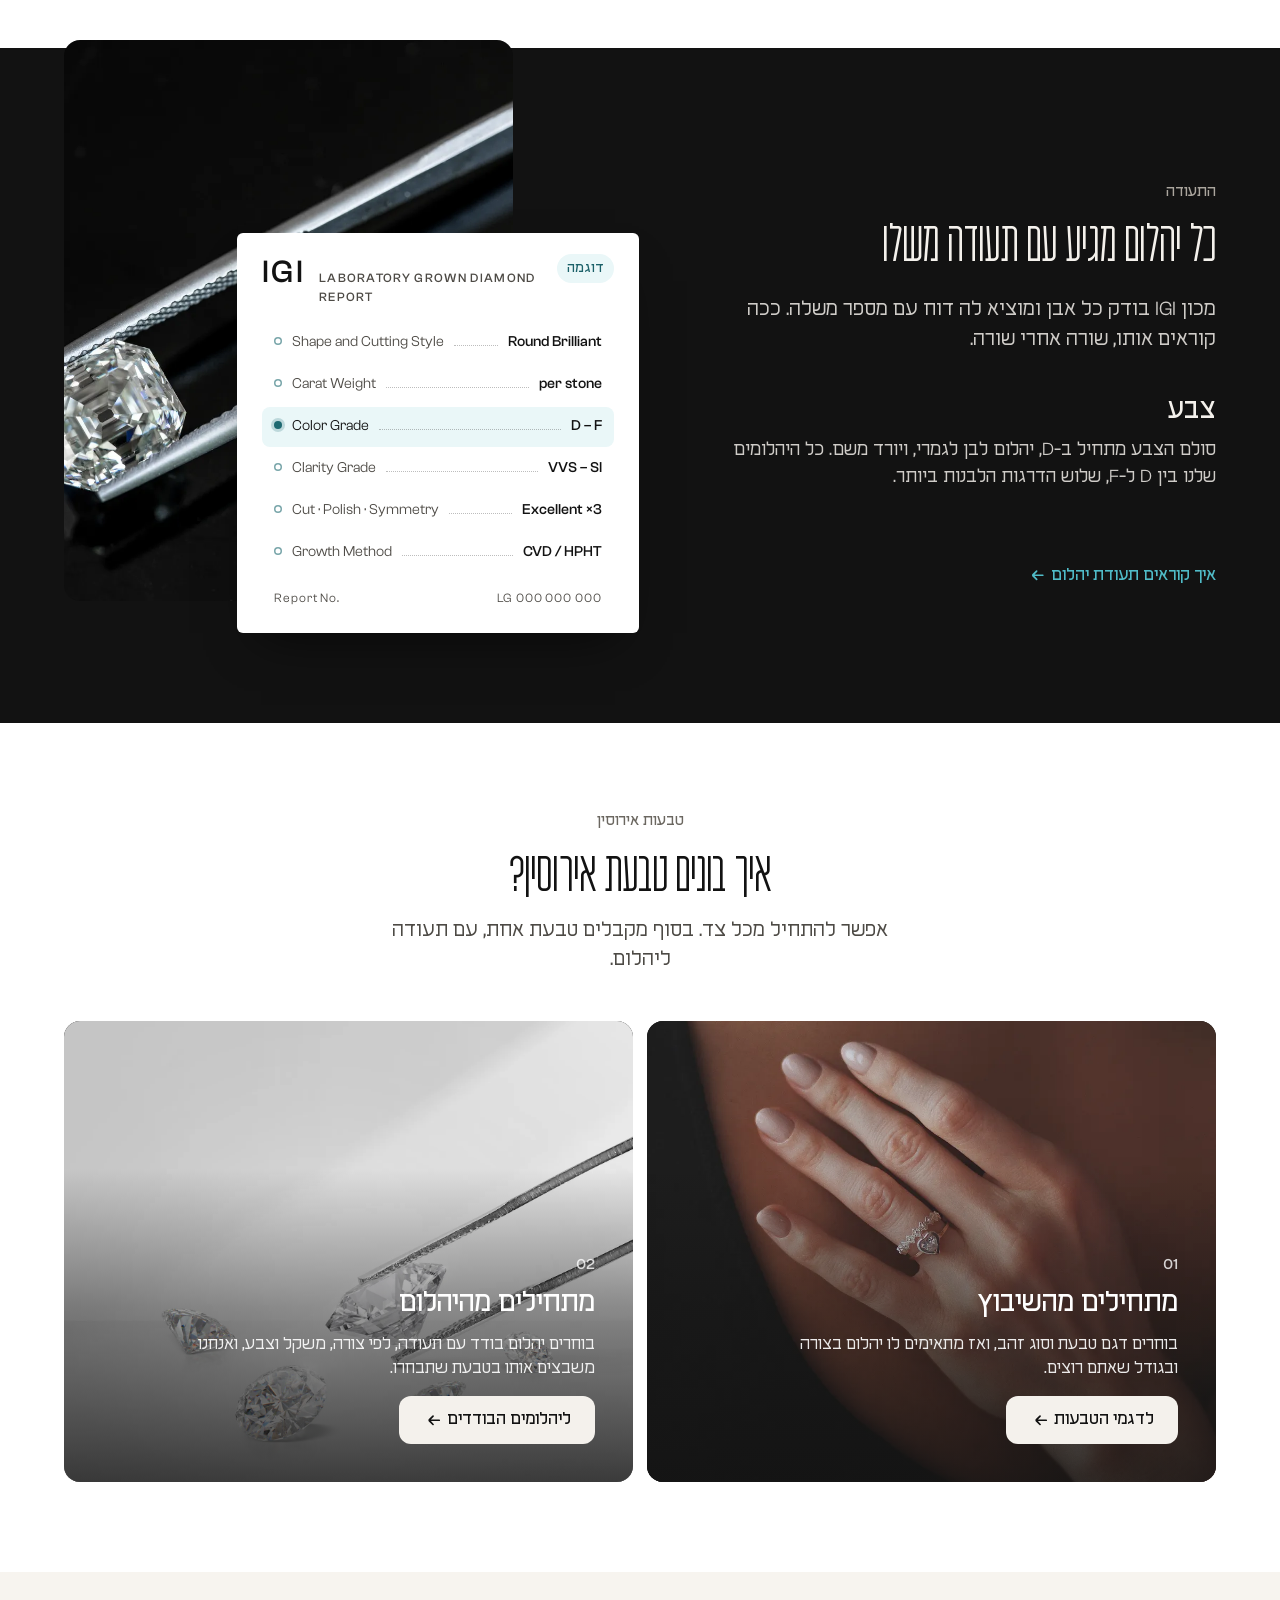
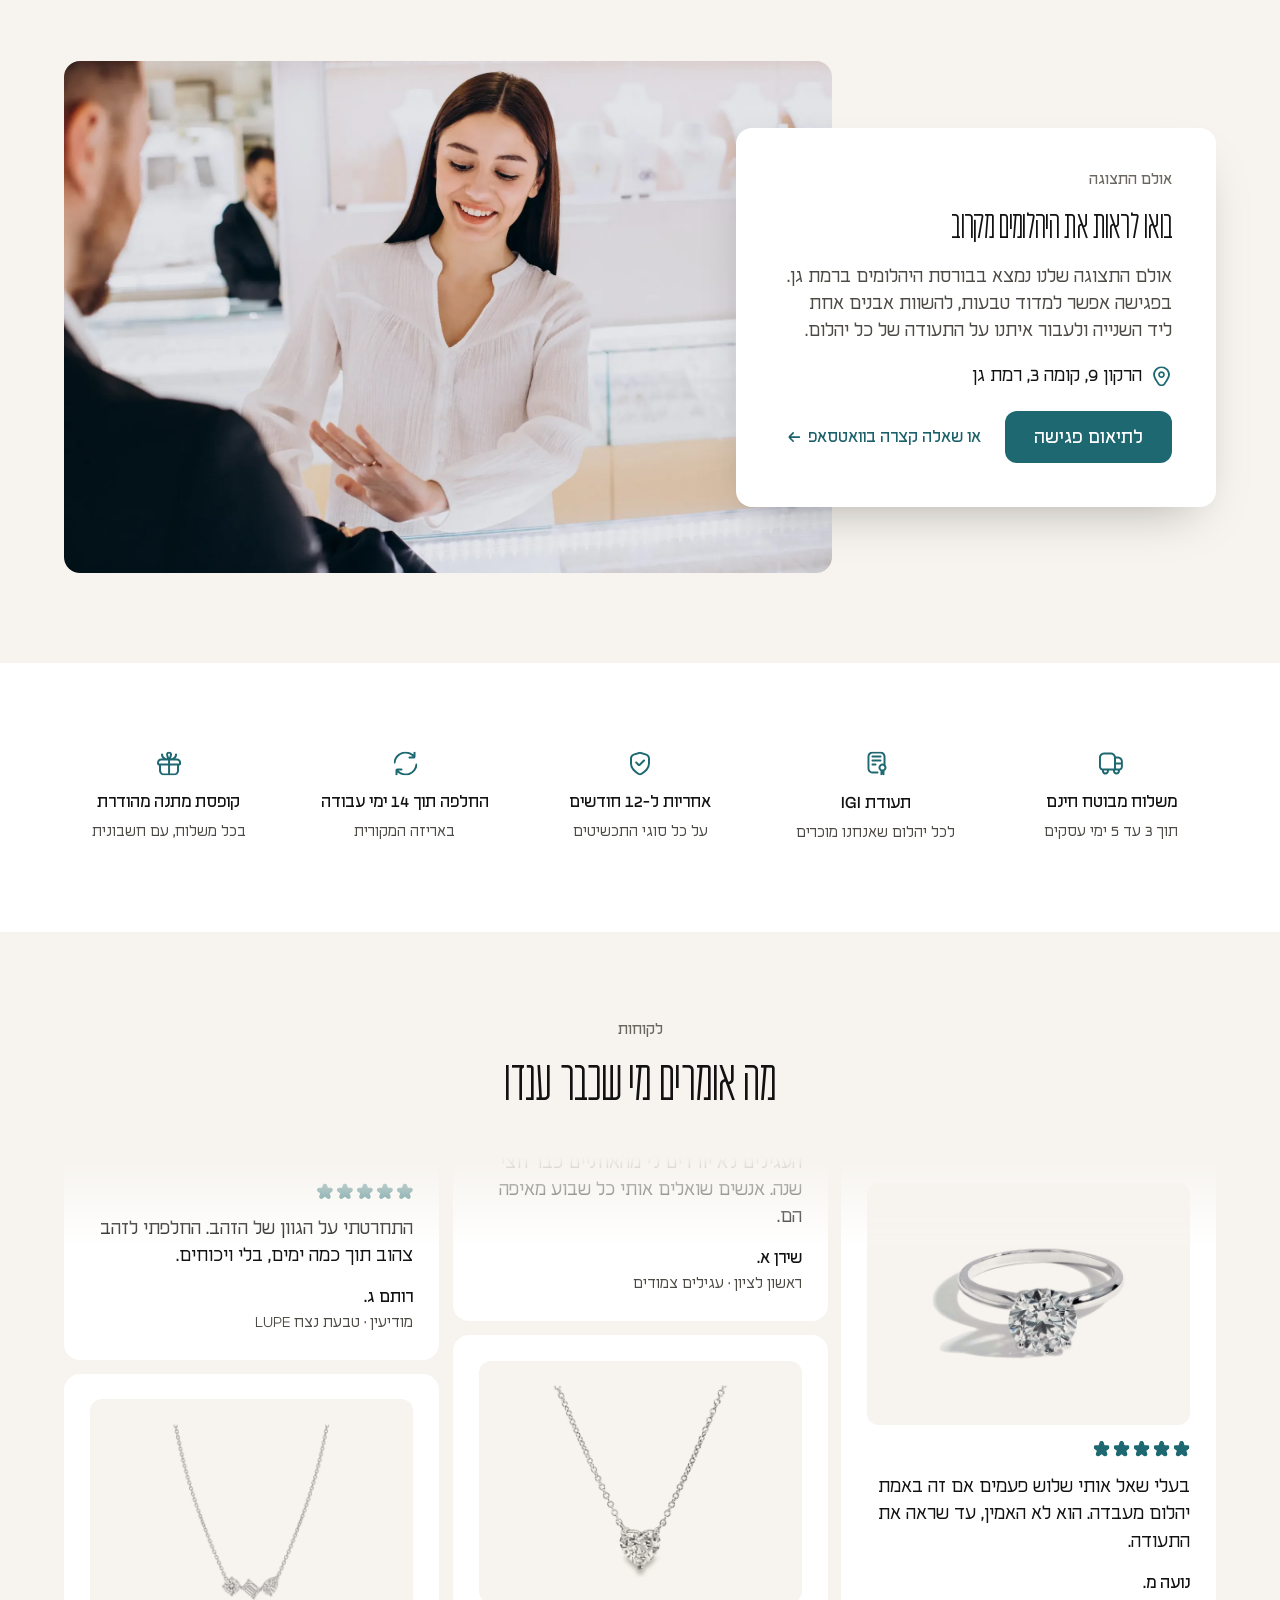
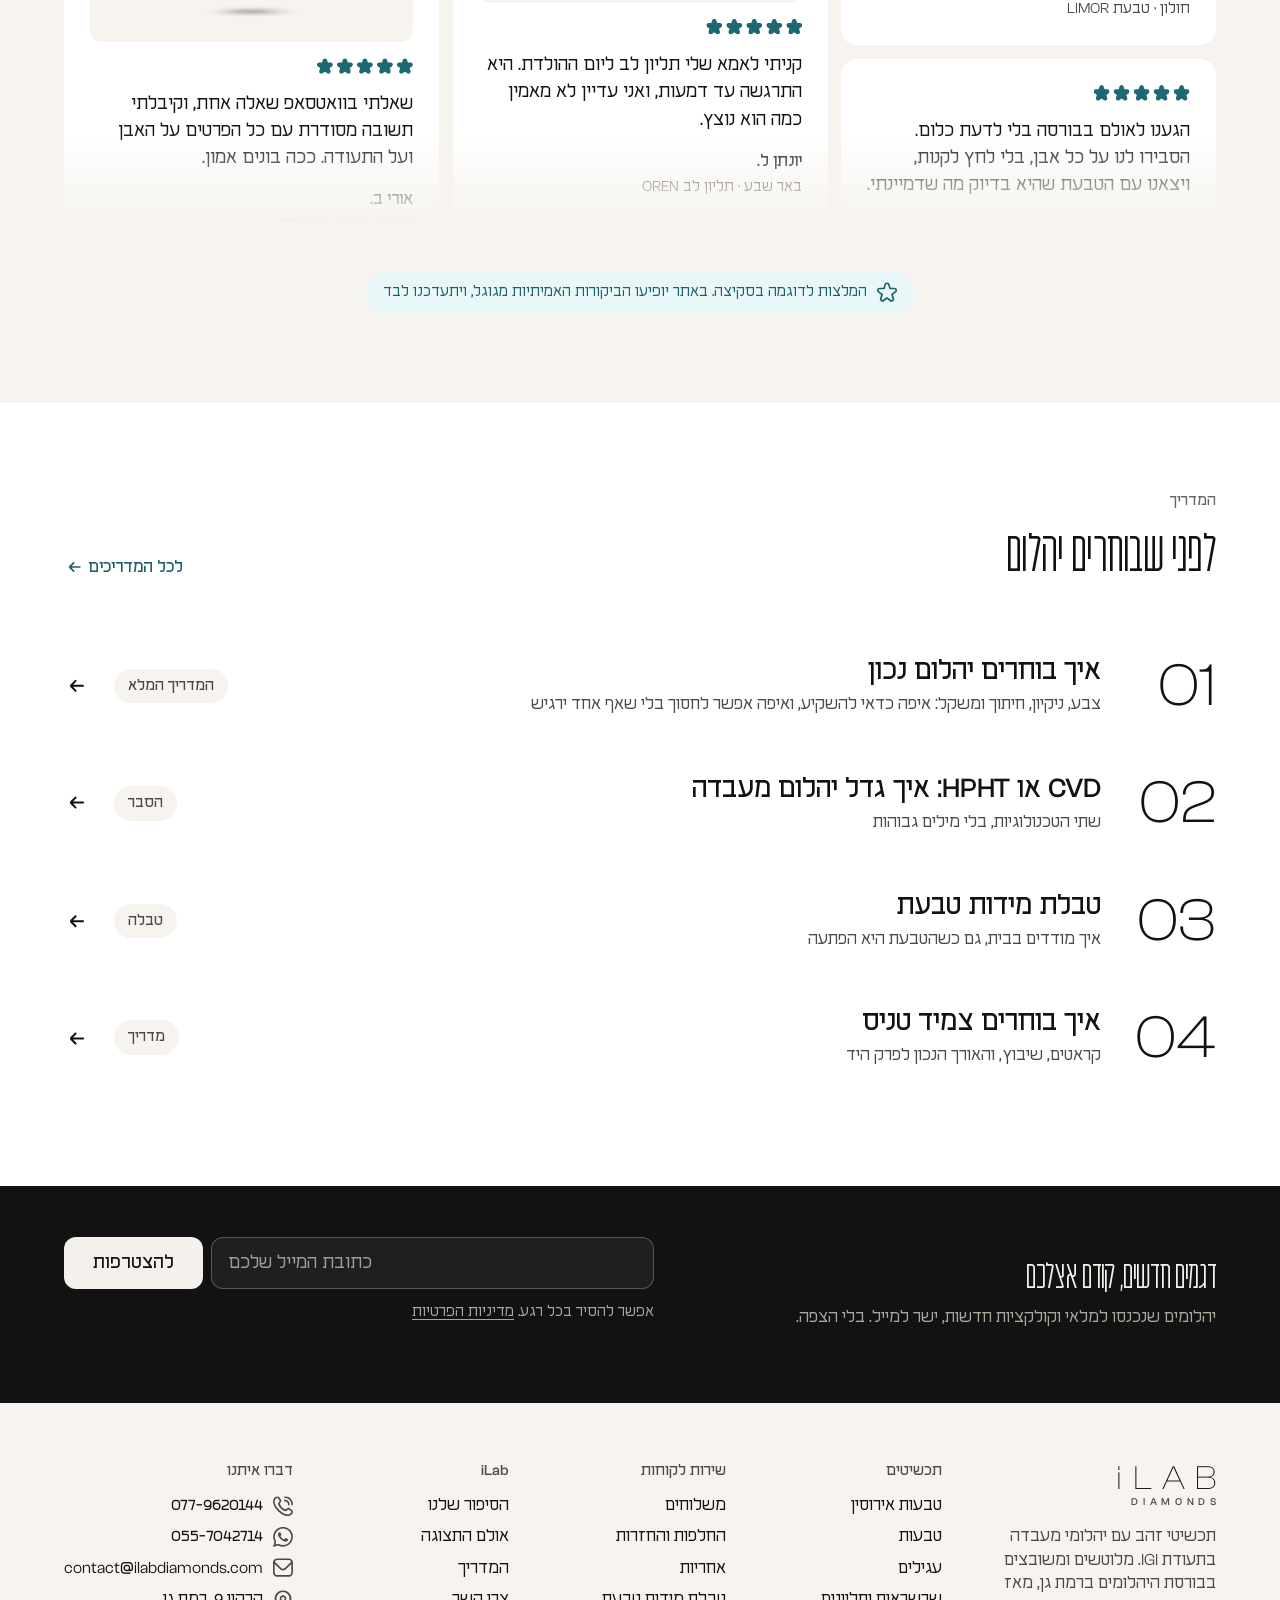
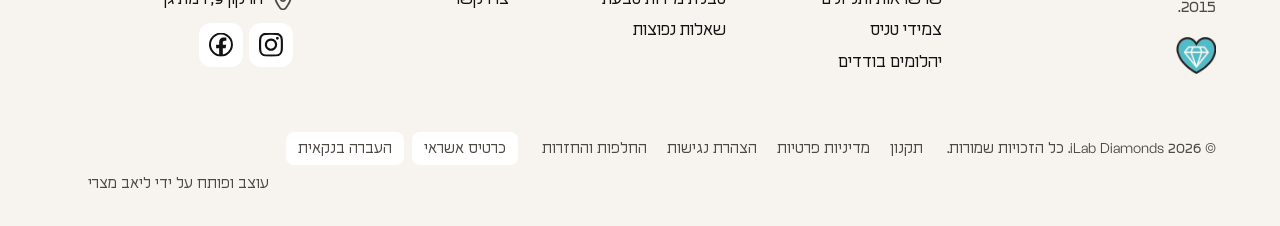
==== commit 0b085fa5: "sketch update 2026-10-05_1542" ====
--- a/index.html
+++ b/index.html
@@ -404,8 +404,8 @@
 
 <script src="vendor/gsap.min.js"></script>
 <script src="vendor/ScrollTrigger.min.js"></script>
-<script src="js/products.js?v=2"></script>
-<script src="js/site.js?v=21"></script>
+<script src="js/products.js?v=3"></script>
+<script src="js/site.js?v=22"></script>
 <script src="js/a11y.js?v=2"></script>
 </body>
 </html>
